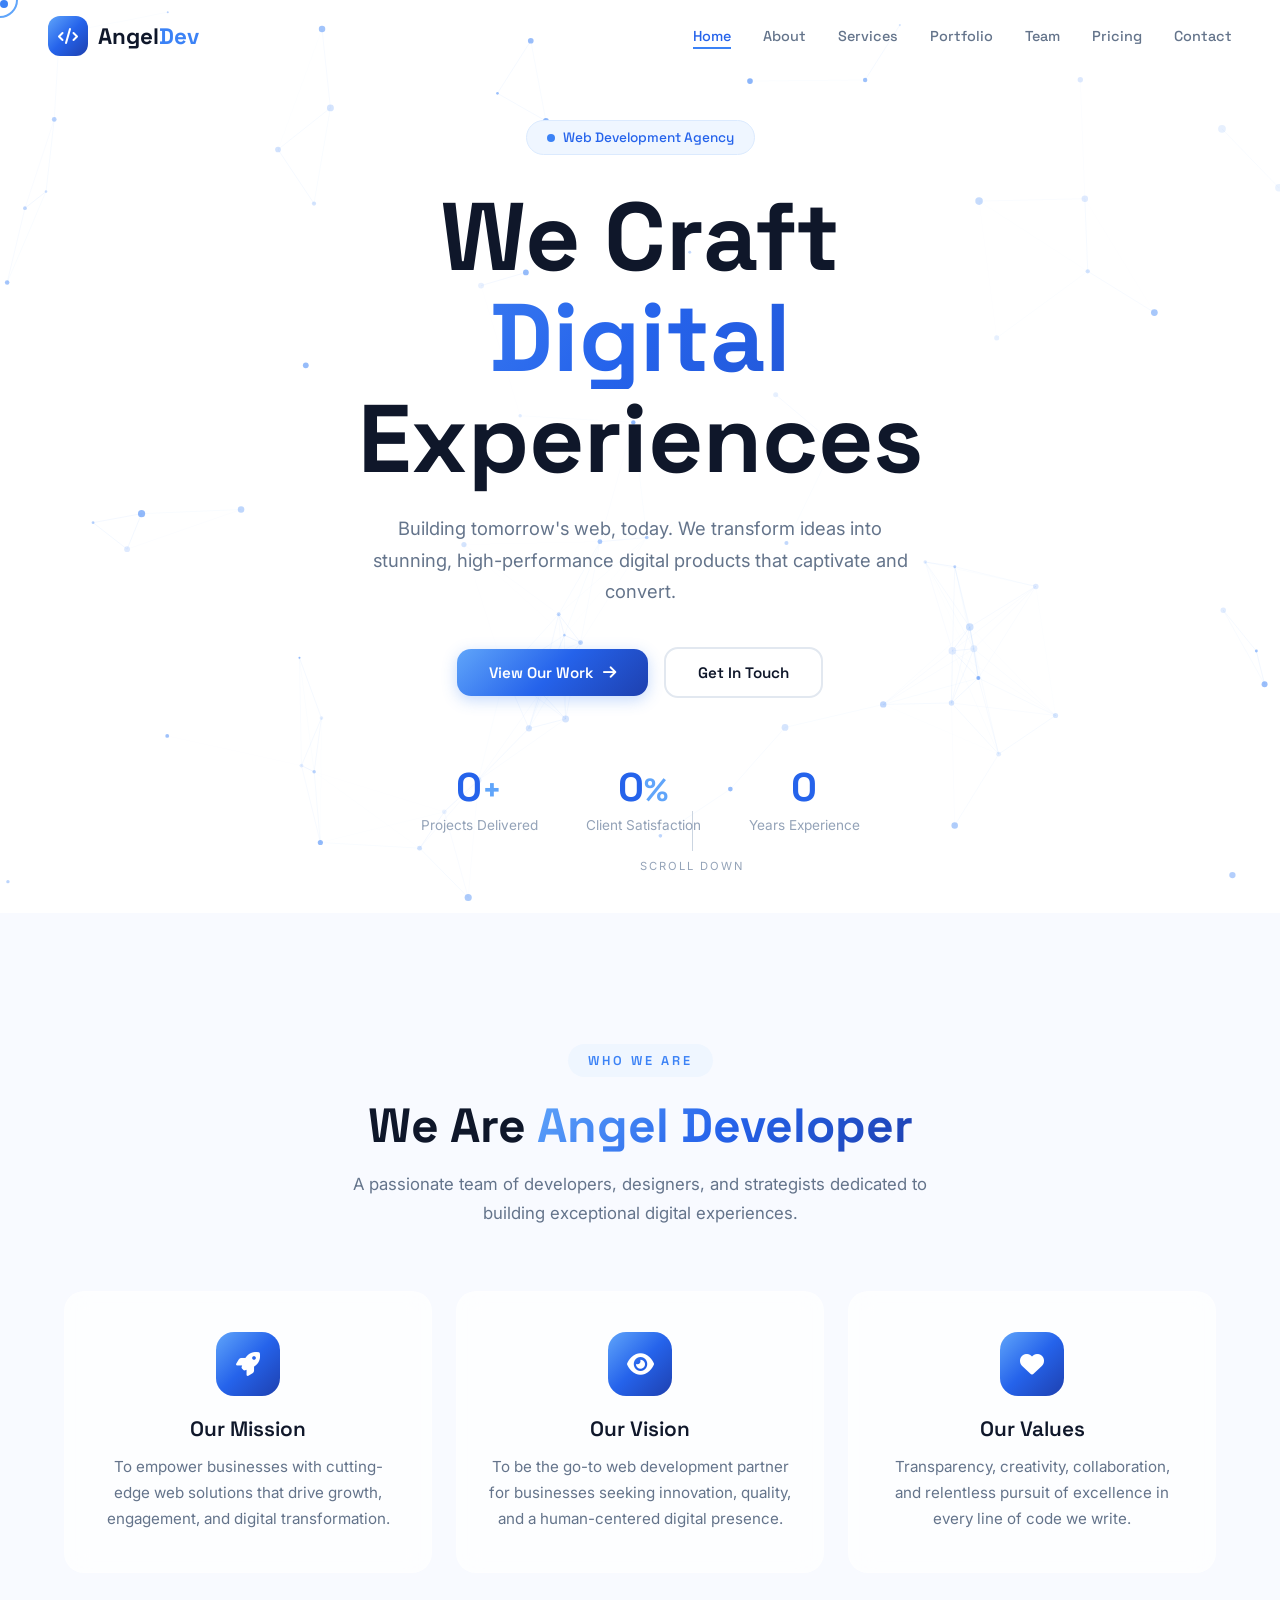
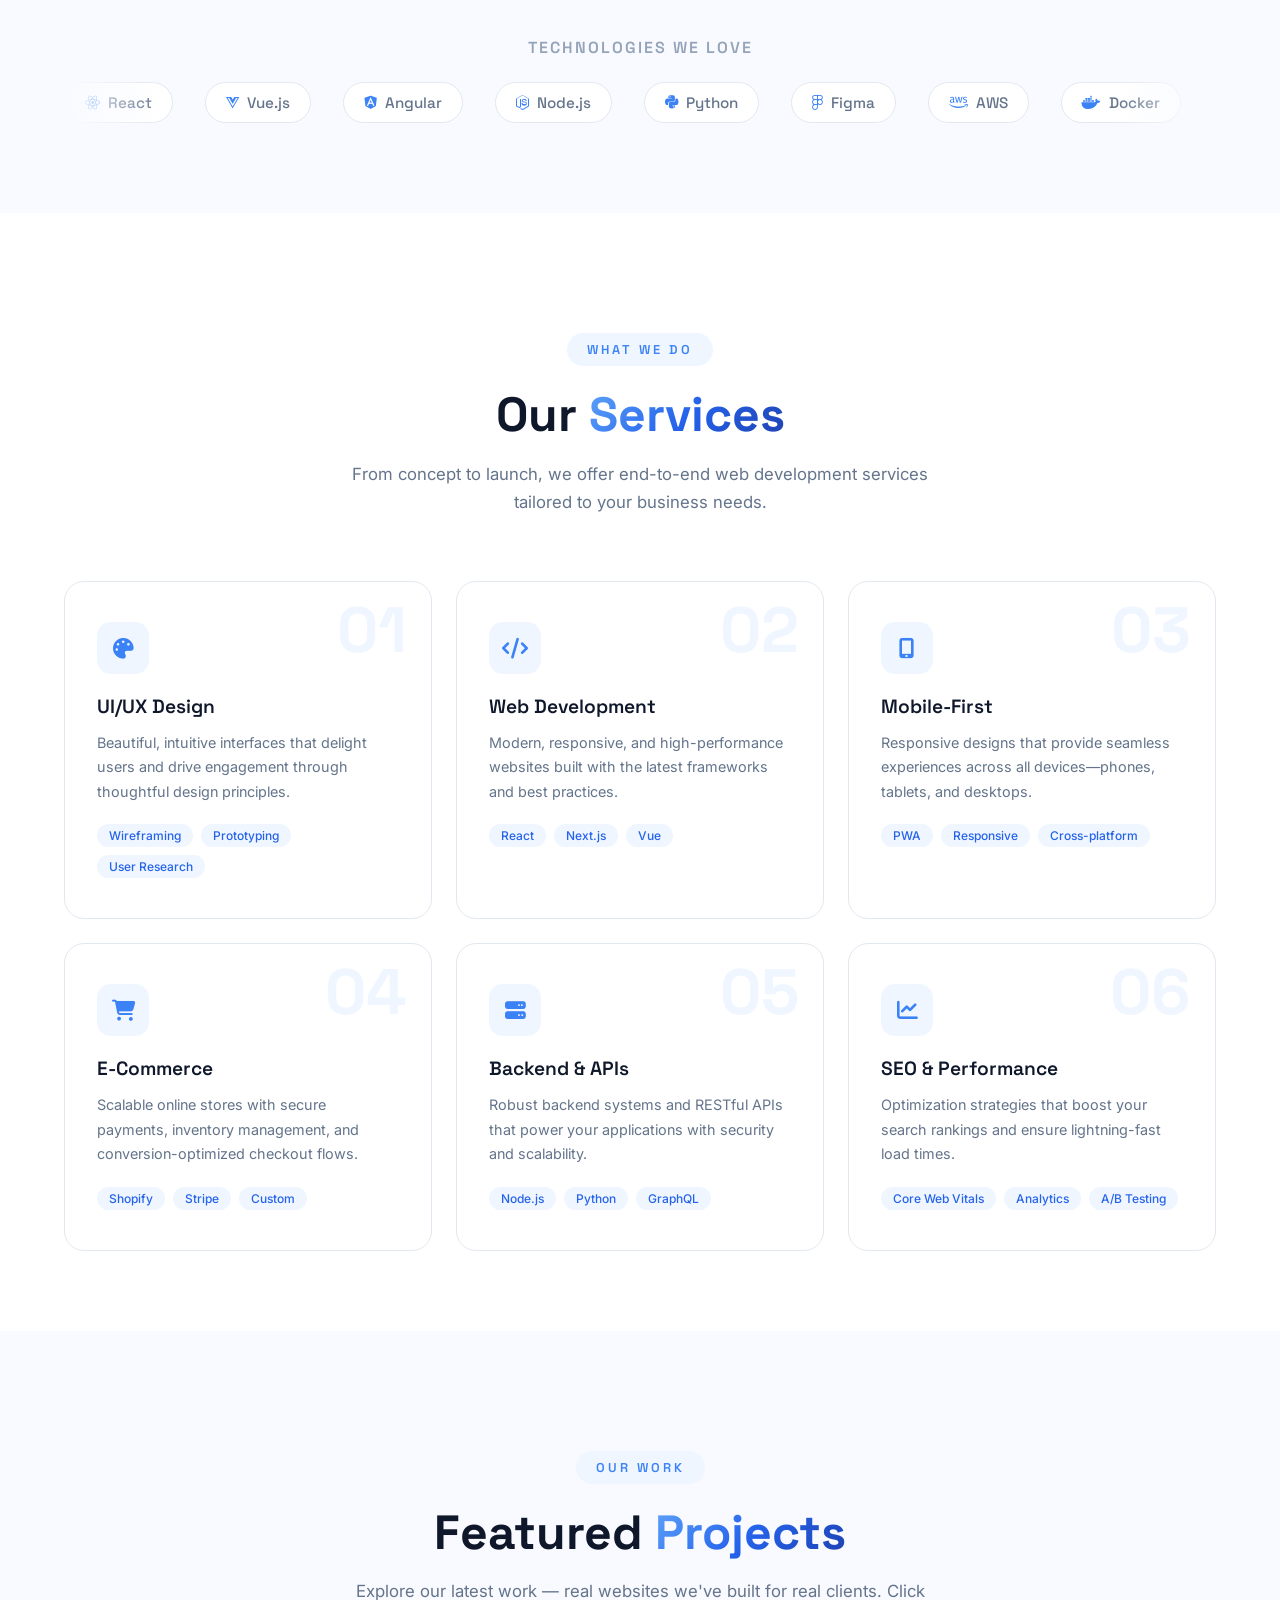
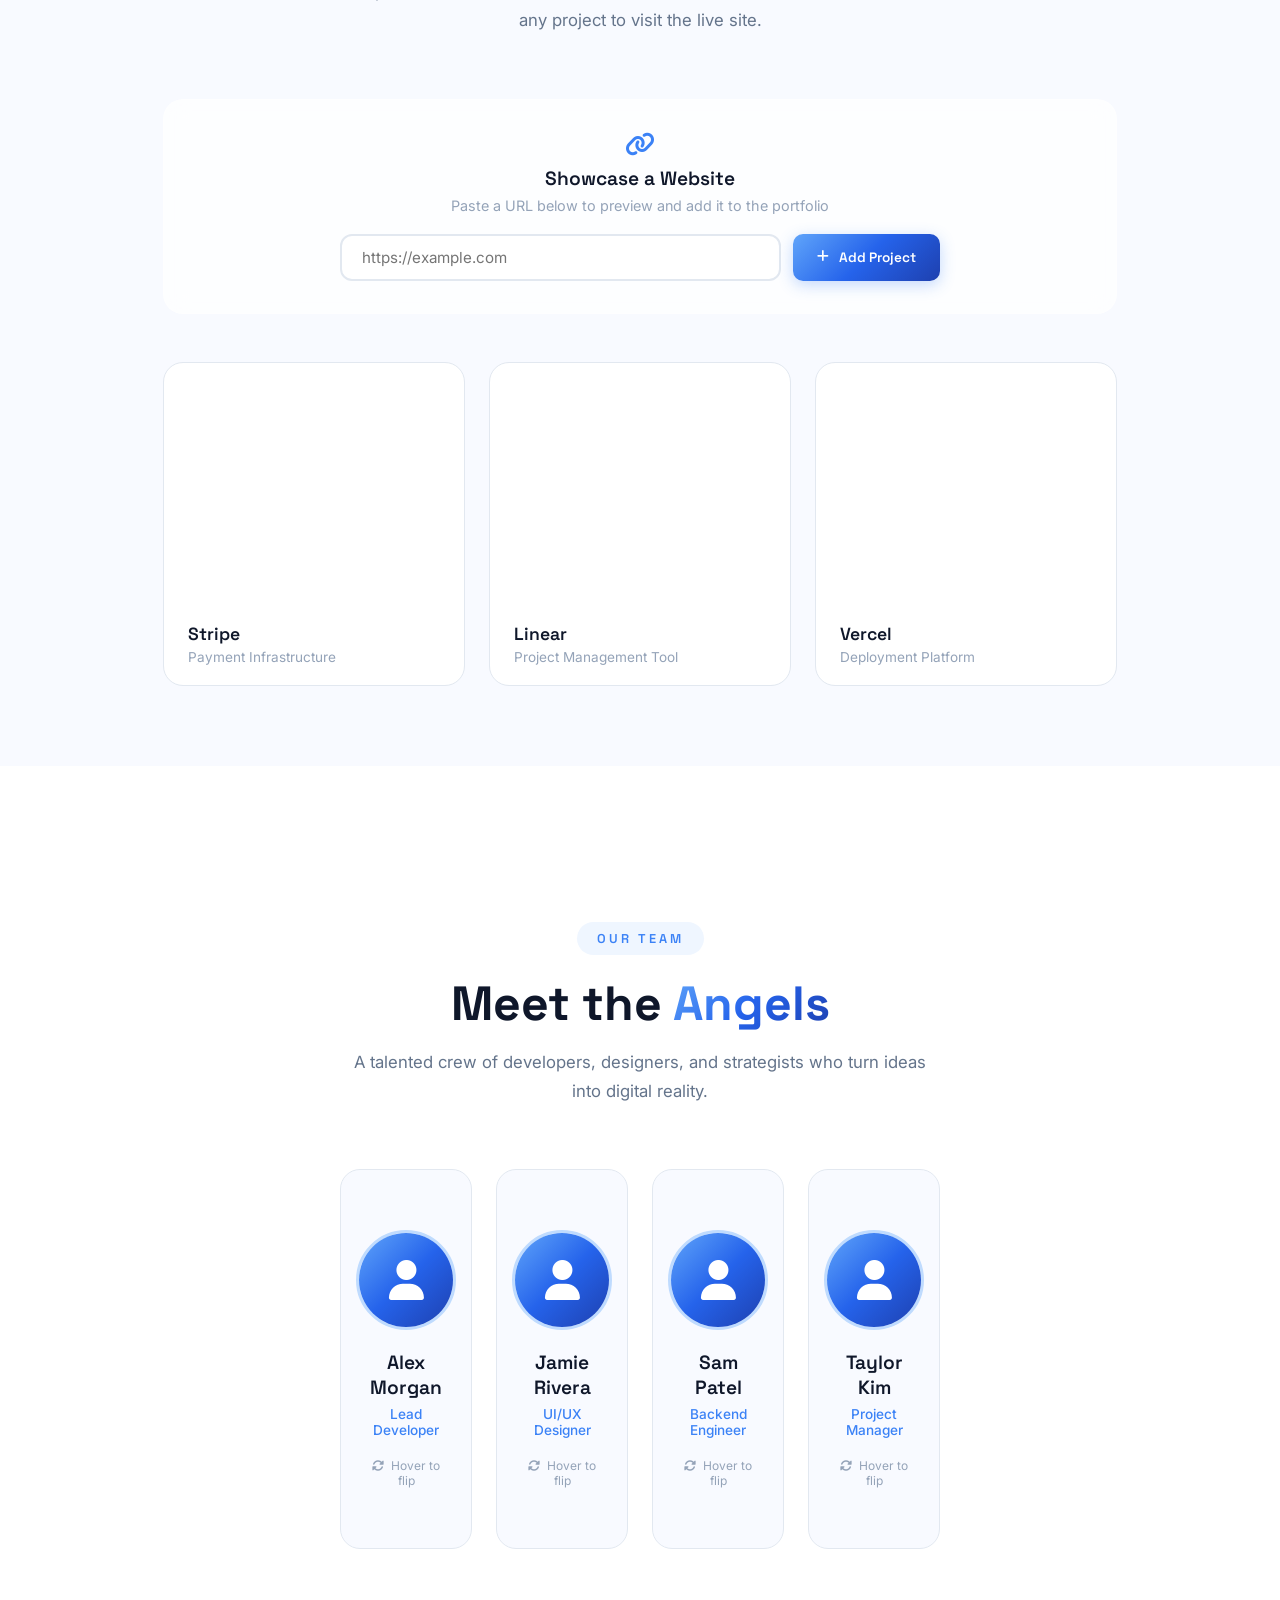
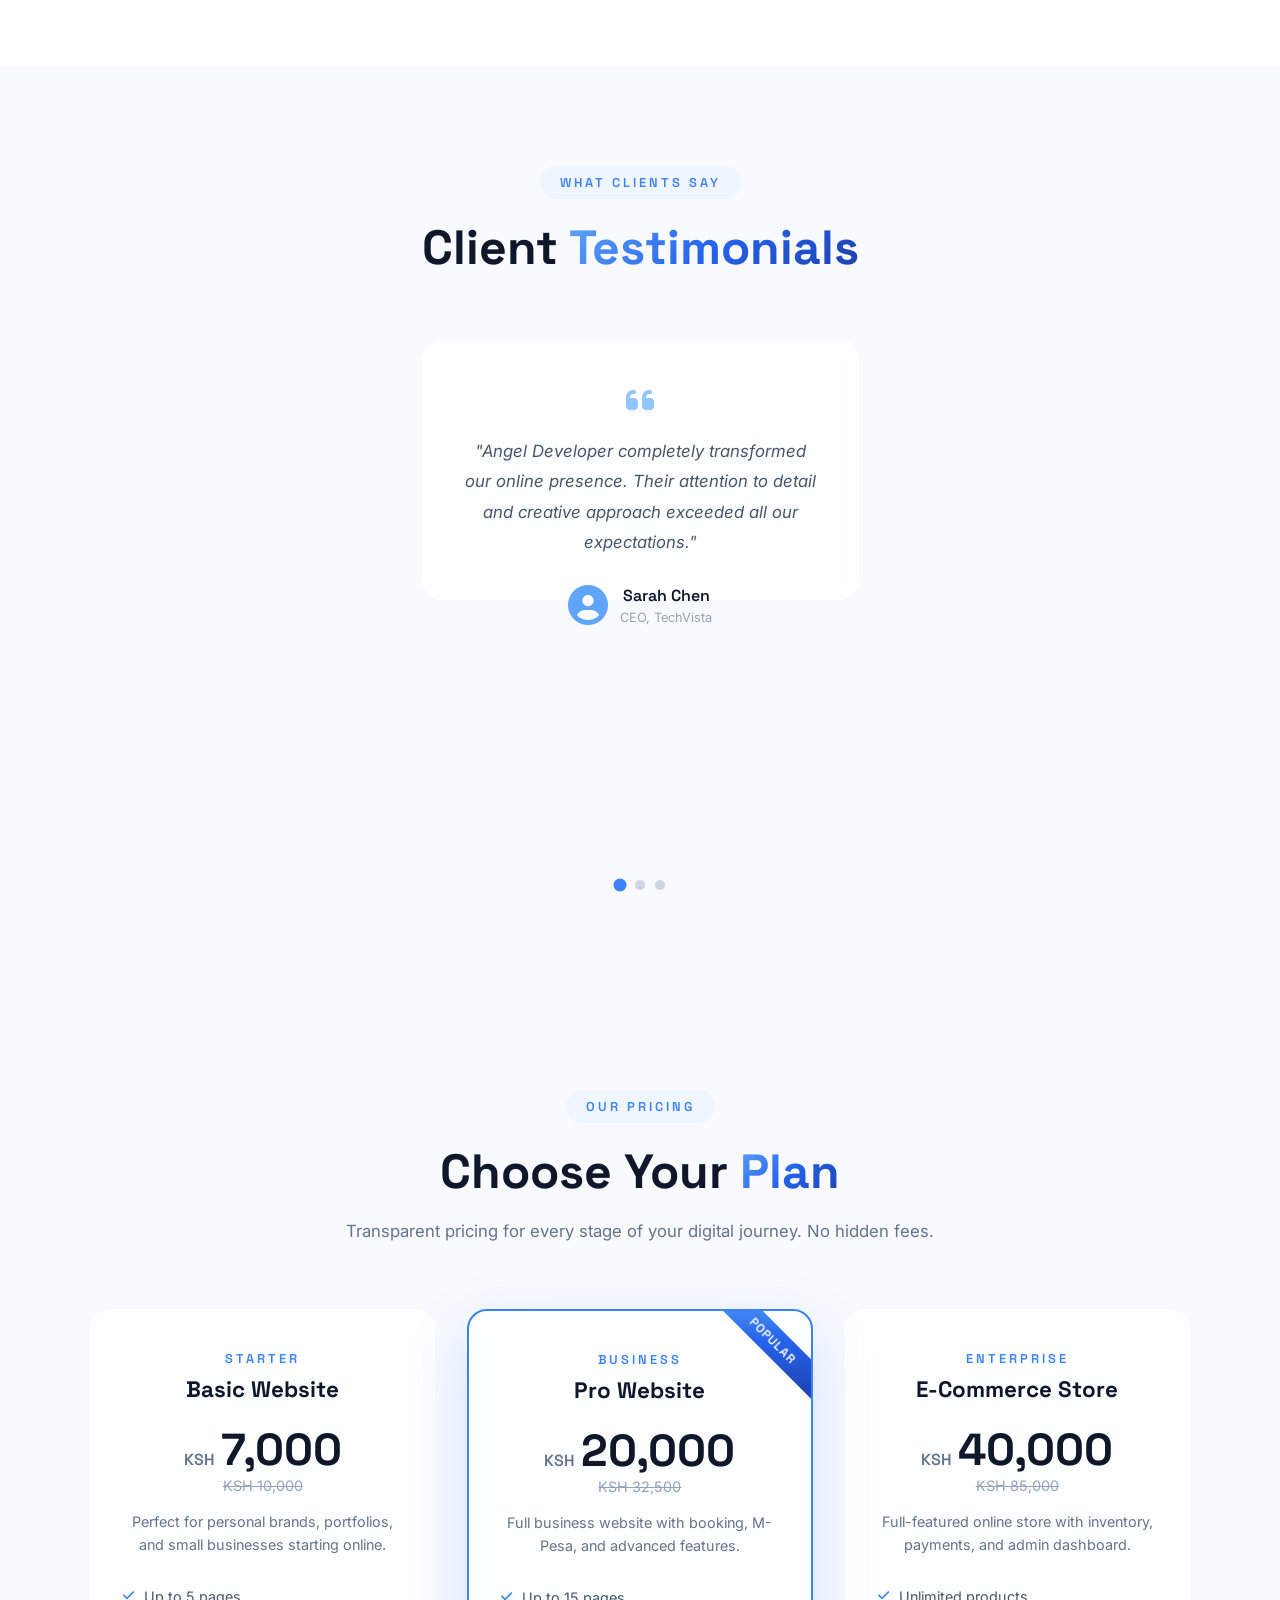
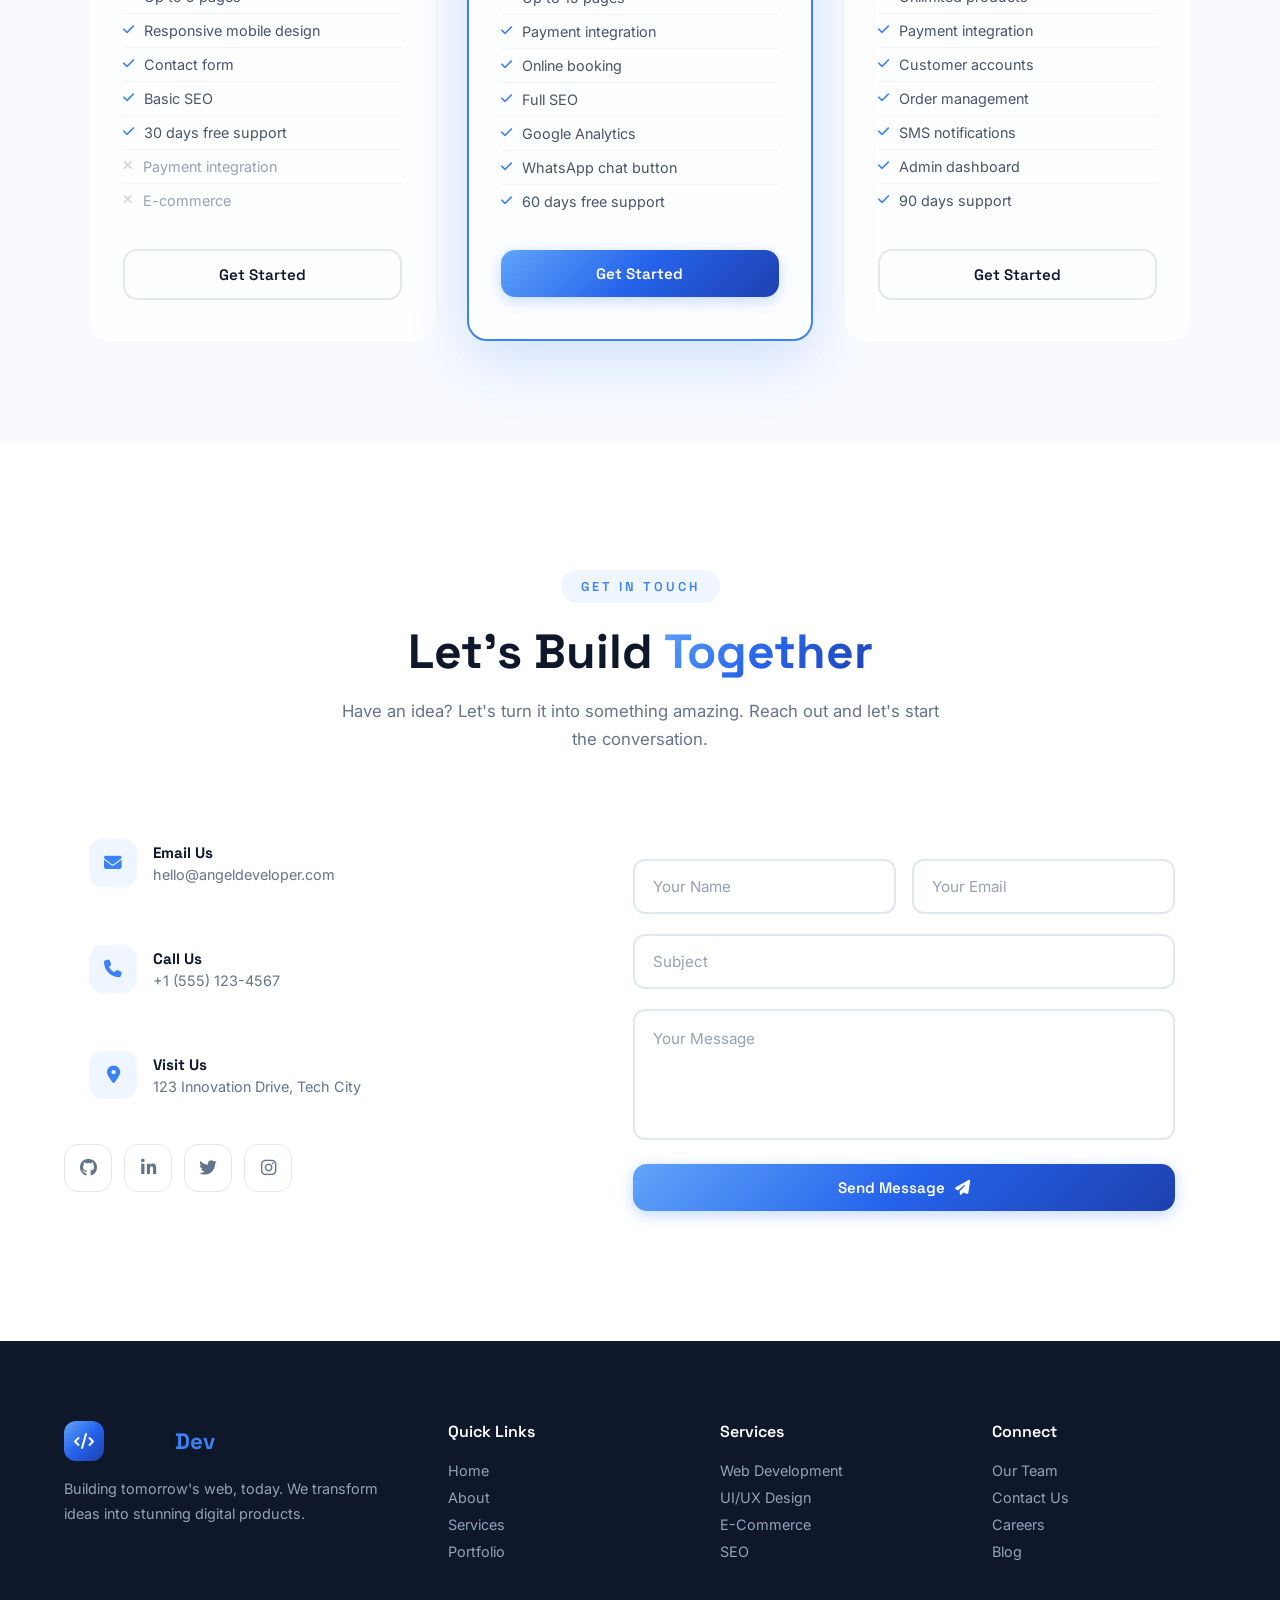
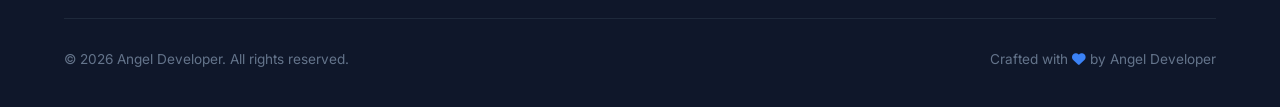
==== index.html @ 8f836504 "Add pricing section with Starter, Business, and Enterprise plans Co-Authored-By: kvukp37799 <austine" ====
<!DOCTYPE html>
<html lang="en">
<head>
  <meta charset="UTF-8" />
  <meta name="viewport" content="width=device-width, initial-scale=1.0" />
  <title>Angel Developer — We Build Digital Experiences</title>
  <link rel="stylesheet" href="css/style.css" />
  <link rel="preconnect" href="https://fonts.googleapis.com" />
  <link rel="preconnect" href="https://fonts.gstatic.com" crossorigin />
  <link href="https://fonts.googleapis.com/css2?family=Space+Grotesk:wght@300;400;500;600;700&family=Inter:wght@300;400;500;600;700&display=swap" rel="stylesheet" />
  <link rel="stylesheet" href="https://cdnjs.cloudflare.com/ajax/libs/font-awesome/6.5.1/css/all.min.css" />
</head>
<body>
  <!-- Custom Cursor -->
  <div class="cursor-dot" id="cursorDot"></div>
  <div class="cursor-ring" id="cursorRing"></div>

  <!-- Loader -->
  <div class="loader" id="loader">
    <div class="loader-content">
      <div class="loader-logo">
        <span class="loader-angel">Angel</span>
        <span class="loader-dev">Developer</span>
      </div>
      <div class="loader-bar">
        <div class="loader-bar-fill"></div>
      </div>
    </div>
  </div>

  <!-- Navigation -->
  <nav class="nav" id="nav">
    <div class="nav-logo">
      <span class="nav-logo-icon"><i class="fas fa-code"></i></span>
      <span class="nav-logo-text">Angel<span class="highlight">Dev</span></span>
    </div>
    <div class="nav-links" id="navLinks">
      <a href="#home" class="nav-link active" data-section="home">Home</a>
      <a href="#about" class="nav-link" data-section="about">About</a>
      <a href="#services" class="nav-link" data-section="services">Services</a>
      <a href="#portfolio" class="nav-link" data-section="portfolio">Portfolio</a>
      <a href="#team" class="nav-link" data-section="team">Team</a>
      <a href="#pricing" class="nav-link" data-section="pricing">Pricing</a>
      <a href="#contact" class="nav-link" data-section="contact">Contact</a>
    </div>
    <button class="nav-toggle" id="navToggle" aria-label="Toggle navigation">
      <span></span><span></span><span></span>
    </button>
  </nav>

  <!-- Mobile Menu Overlay -->
  <div class="mobile-menu" id="mobileMenu">
    <div class="mobile-menu-links">
      <a href="#home" class="mobile-link" data-section="home">Home</a>
      <a href="#about" class="mobile-link" data-section="about">About</a>
      <a href="#services" class="mobile-link" data-section="services">Services</a>
      <a href="#portfolio" class="mobile-link" data-section="portfolio">Portfolio</a>
      <a href="#team" class="mobile-link" data-section="team">Team</a>
      <a href="#pricing" class="mobile-link" data-section="pricing">Pricing</a>
      <a href="#contact" class="mobile-link" data-section="contact">Contact</a>
    </div>
  </div>

  <!-- Hero Section -->
  <section class="section hero" id="home">
    <canvas id="particleCanvas"></canvas>
    <div class="hero-content">
      <div class="hero-badge">
        <span class="badge-dot"></span>
        <span>Web Development Agency</span>
      </div>
      <h1 class="hero-title">
        <span class="title-line" data-delay="0">We Craft</span>
        <span class="title-line gradient-text" data-delay="1">Digital</span>
        <span class="title-line" data-delay="2">Experiences</span>
      </h1>
      <p class="hero-subtitle">Building tomorrow's web, today. We transform ideas into stunning, high-performance digital products that captivate and convert.</p>
      <div class="hero-cta">
        <a href="#portfolio" class="btn btn-primary">
          <span>View Our Work</span>
          <i class="fas fa-arrow-right"></i>
        </a>
        <a href="#contact" class="btn btn-outline">
          <span>Get In Touch</span>
        </a>
      </div>
      <div class="hero-stats">
        <div class="stat">
          <span class="stat-number" data-count="150">0</span><span class="stat-plus">+</span>
          <span class="stat-label">Projects Delivered</span>
        </div>
        <div class="stat">
          <span class="stat-number" data-count="98">0</span><span class="stat-plus">%</span>
          <span class="stat-label">Client Satisfaction</span>
        </div>
        <div class="stat">
          <span class="stat-number" data-count="4">0</span><span class="stat-plus"></span>
          <span class="stat-label">Years Experience</span>
        </div>
      </div>
    </div>
    <div class="scroll-indicator">
      <div class="scroll-line"></div>
      <span>Scroll Down</span>
    </div>
  </section>

  <!-- About Section -->
  <section class="section about" id="about">
    <div class="container">
      <div class="section-header">
        <span class="section-tag">Who We Are</span>
        <h2 class="section-title">We Are <span class="gradient-text">Angel Developer</span></h2>
        <p class="section-desc">A passionate team of developers, designers, and strategists dedicated to building exceptional digital experiences.</p>
      </div>
      <div class="about-grid">
        <div class="about-card glass-card">
          <div class="about-card-icon"><i class="fas fa-rocket"></i></div>
          <h3>Our Mission</h3>
          <p>To empower businesses with cutting-edge web solutions that drive growth, engagement, and digital transformation.</p>
        </div>
        <div class="about-card glass-card">
          <div class="about-card-icon"><i class="fas fa-eye"></i></div>
          <h3>Our Vision</h3>
          <p>To be the go-to web development partner for businesses seeking innovation, quality, and a human-centered digital presence.</p>
        </div>
        <div class="about-card glass-card">
          <div class="about-card-icon"><i class="fas fa-heart"></i></div>
          <h3>Our Values</h3>
          <p>Transparency, creativity, collaboration, and relentless pursuit of excellence in every line of code we write.</p>
        </div>
      </div>
      <div class="about-tech">
        <h3 class="tech-title">Technologies We Love</h3>
        <div class="tech-marquee">
          <div class="tech-track">
            <span class="tech-item"><i class="fab fa-react"></i> React</span>
            <span class="tech-item"><i class="fab fa-vuejs"></i> Vue.js</span>
            <span class="tech-item"><i class="fab fa-angular"></i> Angular</span>
            <span class="tech-item"><i class="fab fa-node-js"></i> Node.js</span>
            <span class="tech-item"><i class="fab fa-python"></i> Python</span>
            <span class="tech-item"><i class="fab fa-figma"></i> Figma</span>
            <span class="tech-item"><i class="fab fa-aws"></i> AWS</span>
            <span class="tech-item"><i class="fab fa-docker"></i> Docker</span>
            <span class="tech-item"><i class="fab fa-js-square"></i> TypeScript</span>
            <span class="tech-item"><i class="fas fa-database"></i> PostgreSQL</span>
            <span class="tech-item"><i class="fab fa-react"></i> React</span>
            <span class="tech-item"><i class="fab fa-vuejs"></i> Vue.js</span>
            <span class="tech-item"><i class="fab fa-angular"></i> Angular</span>
            <span class="tech-item"><i class="fab fa-node-js"></i> Node.js</span>
            <span class="tech-item"><i class="fab fa-python"></i> Python</span>
            <span class="tech-item"><i class="fab fa-figma"></i> Figma</span>
            <span class="tech-item"><i class="fab fa-aws"></i> AWS</span>
            <span class="tech-item"><i class="fab fa-docker"></i> Docker</span>
            <span class="tech-item"><i class="fab fa-js-square"></i> TypeScript</span>
            <span class="tech-item"><i class="fas fa-database"></i> PostgreSQL</span>
          </div>
        </div>
      </div>
    </div>
  </section>

  <!-- Services Section -->
  <section class="section services" id="services">
    <div class="container">
      <div class="section-header">
        <span class="section-tag">What We Do</span>
        <h2 class="section-title">Our <span class="gradient-text">Services</span></h2>
        <p class="section-desc">From concept to launch, we offer end-to-end web development services tailored to your business needs.</p>
      </div>
      <div class="services-grid">
        <div class="service-card" data-tilt>
          <div class="service-number">01</div>
          <div class="service-icon"><i class="fas fa-palette"></i></div>
          <h3>UI/UX Design</h3>
          <p>Beautiful, intuitive interfaces that delight users and drive engagement through thoughtful design principles.</p>
          <div class="service-tags">
            <span>Wireframing</span><span>Prototyping</span><span>User Research</span>
          </div>
        </div>
        <div class="service-card" data-tilt>
          <div class="service-number">02</div>
          <div class="service-icon"><i class="fas fa-code"></i></div>
          <h3>Web Development</h3>
          <p>Modern, responsive, and high-performance websites built with the latest frameworks and best practices.</p>
          <div class="service-tags">
            <span>React</span><span>Next.js</span><span>Vue</span>
          </div>
        </div>
        <div class="service-card" data-tilt>
          <div class="service-number">03</div>
          <div class="service-icon"><i class="fas fa-mobile-alt"></i></div>
          <h3>Mobile-First</h3>
          <p>Responsive designs that provide seamless experiences across all devices—phones, tablets, and desktops.</p>
          <div class="service-tags">
            <span>PWA</span><span>Responsive</span><span>Cross-platform</span>
          </div>
        </div>
        <div class="service-card" data-tilt>
          <div class="service-number">04</div>
          <div class="service-icon"><i class="fas fa-shopping-cart"></i></div>
          <h3>E-Commerce</h3>
          <p>Scalable online stores with secure payments, inventory management, and conversion-optimized checkout flows.</p>
          <div class="service-tags">
            <span>Shopify</span><span>Stripe</span><span>Custom</span>
          </div>
        </div>
        <div class="service-card" data-tilt>
          <div class="service-number">05</div>
          <div class="service-icon"><i class="fas fa-server"></i></div>
          <h3>Backend & APIs</h3>
          <p>Robust backend systems and RESTful APIs that power your applications with security and scalability.</p>
          <div class="service-tags">
            <span>Node.js</span><span>Python</span><span>GraphQL</span>
          </div>
        </div>
        <div class="service-card" data-tilt>
          <div class="service-number">06</div>
          <div class="service-icon"><i class="fas fa-chart-line"></i></div>
          <h3>SEO & Performance</h3>
          <p>Optimization strategies that boost your search rankings and ensure lightning-fast load times.</p>
          <div class="service-tags">
            <span>Core Web Vitals</span><span>Analytics</span><span>A/B Testing</span>
          </div>
        </div>
      </div>
    </div>
  </section>

  <!-- Portfolio Section -->
  <section class="section portfolio" id="portfolio">
    <div class="container">
      <div class="section-header">
        <span class="section-tag">Our Work</span>
        <h2 class="section-title">Featured <span class="gradient-text">Projects</span></h2>
        <p class="section-desc">Explore our latest work — real websites we've built for real clients. Click any project to visit the live site.</p>
      </div>

      <!-- Portfolio Link Input -->
      <div class="portfolio-input-area glass-card">
        <div class="input-header">
          <i class="fas fa-link"></i>
          <h3>Showcase a Website</h3>
          <p>Paste a URL below to preview and add it to the portfolio</p>
        </div>
        <div class="input-group">
          <input type="url" id="portfolioUrl" placeholder="https://example.com" class="url-input" />
          <button id="addPortfolioBtn" class="btn btn-primary btn-sm">
            <i class="fas fa-plus"></i> Add Project
          </button>
        </div>
      </div>

      <!-- Portfolio Grid -->
      <div class="portfolio-grid" id="portfolioGrid">
        <!-- Default showcase items -->
        <div class="portfolio-item" data-url="https://stripe.com">
          <div class="portfolio-preview">
            <div class="portfolio-iframe-wrap">
              <iframe src="https://stripe.com" loading="lazy" sandbox="allow-scripts allow-same-origin" title="Stripe"></iframe>
            </div>
            <div class="portfolio-overlay">
              <a href="https://stripe.com" target="_blank" rel="noopener noreferrer" class="portfolio-visit">
                <i class="fas fa-external-link-alt"></i> Visit Site
              </a>
            </div>
          </div>
          <div class="portfolio-info">
            <h4>Stripe</h4>
            <p>Payment Infrastructure</p>
          </div>
        </div>
        <div class="portfolio-item" data-url="https://linear.app">
          <div class="portfolio-preview">
            <div class="portfolio-iframe-wrap">
              <iframe src="https://linear.app" loading="lazy" sandbox="allow-scripts allow-same-origin" title="Linear"></iframe>
            </div>
            <div class="portfolio-overlay">
              <a href="https://linear.app" target="_blank" rel="noopener noreferrer" class="portfolio-visit">
                <i class="fas fa-external-link-alt"></i> Visit Site
              </a>
            </div>
          </div>
          <div class="portfolio-info">
            <h4>Linear</h4>
            <p>Project Management Tool</p>
          </div>
        </div>
        <div class="portfolio-item" data-url="https://vercel.com">
          <div class="portfolio-preview">
            <div class="portfolio-iframe-wrap">
              <iframe src="https://vercel.com" loading="lazy" sandbox="allow-scripts allow-same-origin" title="Vercel"></iframe>
            </div>
            <div class="portfolio-overlay">
              <a href="https://vercel.com" target="_blank" rel="noopener noreferrer" class="portfolio-visit">
                <i class="fas fa-external-link-alt"></i> Visit Site
              </a>
            </div>
          </div>
          <div class="portfolio-info">
            <h4>Vercel</h4>
            <p>Deployment Platform</p>
          </div>
        </div>
      </div>
    </div>
  </section>

  <!-- Team Section -->
  <section class="section team" id="team">
    <div class="container">
      <div class="section-header">
        <span class="section-tag">Our Team</span>
        <h2 class="section-title">Meet the <span class="gradient-text">Angels</span></h2>
        <p class="section-desc">A talented crew of developers, designers, and strategists who turn ideas into digital reality.</p>
      </div>
      <div class="team-grid">
        <div class="team-card">
          <div class="team-card-inner">
            <div class="team-card-front">
              <div class="team-avatar">
                <div class="avatar-placeholder"><i class="fas fa-user"></i></div>
              </div>
              <h4>Alex Morgan</h4>
              <span class="team-role">Lead Developer</span>
              <div class="team-hover-hint"><i class="fas fa-sync-alt"></i> Hover to flip</div>
            </div>
            <div class="team-card-back">
              <h4>Alex Morgan</h4>
              <p>Full-stack wizard with 5+ years of experience in React, Node.js, and cloud architecture. Loves clean code and strong coffee.</p>
              <div class="team-socials">
                <a href="#"><i class="fab fa-github"></i></a>
                <a href="#"><i class="fab fa-linkedin-in"></i></a>
                <a href="#"><i class="fab fa-twitter"></i></a>
              </div>
            </div>
          </div>
        </div>
        <div class="team-card">
          <div class="team-card-inner">
            <div class="team-card-front">
              <div class="team-avatar">
                <div class="avatar-placeholder"><i class="fas fa-user"></i></div>
              </div>
              <h4>Jamie Rivera</h4>
              <span class="team-role">UI/UX Designer</span>
              <div class="team-hover-hint"><i class="fas fa-sync-alt"></i> Hover to flip</div>
            </div>
            <div class="team-card-back">
              <h4>Jamie Rivera</h4>
              <p>Creative designer passionate about user-centered design. Expert in Figma, motion design, and creating experiences that feel effortless.</p>
              <div class="team-socials">
                <a href="#"><i class="fab fa-dribbble"></i></a>
                <a href="#"><i class="fab fa-linkedin-in"></i></a>
                <a href="#"><i class="fab fa-behance"></i></a>
              </div>
            </div>
          </div>
        </div>
        <div class="team-card">
          <div class="team-card-inner">
            <div class="team-card-front">
              <div class="team-avatar">
                <div class="avatar-placeholder"><i class="fas fa-user"></i></div>
              </div>
              <h4>Sam Patel</h4>
              <span class="team-role">Backend Engineer</span>
              <div class="team-hover-hint"><i class="fas fa-sync-alt"></i> Hover to flip</div>
            </div>
            <div class="team-card-back">
              <h4>Sam Patel</h4>
              <p>API architect and database guru. Specializes in building scalable, secure backend systems with Python, Go, and PostgreSQL.</p>
              <div class="team-socials">
                <a href="#"><i class="fab fa-github"></i></a>
                <a href="#"><i class="fab fa-linkedin-in"></i></a>
                <a href="#"><i class="fab fa-stack-overflow"></i></a>
              </div>
            </div>
          </div>
        </div>
        <div class="team-card">
          <div class="team-card-inner">
            <div class="team-card-front">
              <div class="team-avatar">
                <div class="avatar-placeholder"><i class="fas fa-user"></i></div>
              </div>
              <h4>Taylor Kim</h4>
              <span class="team-role">Project Manager</span>
              <div class="team-hover-hint"><i class="fas fa-sync-alt"></i> Hover to flip</div>
            </div>
            <div class="team-card-back">
              <h4>Taylor Kim</h4>
              <p>Strategic thinker who keeps projects on track. Expert in Agile methodologies, client communication, and turning chaos into clarity.</p>
              <div class="team-socials">
                <a href="#"><i class="fab fa-linkedin-in"></i></a>
                <a href="#"><i class="fab fa-twitter"></i></a>
                <a href="#"><i class="fas fa-envelope"></i></a>
              </div>
            </div>
          </div>
        </div>
      </div>
    </div>
  </section>

  <!-- Testimonials -->
  <section class="section testimonials" id="testimonials">
    <div class="container">
      <div class="section-header">
        <span class="section-tag">What Clients Say</span>
        <h2 class="section-title">Client <span class="gradient-text">Testimonials</span></h2>
      </div>
      <div class="testimonial-carousel" id="testimonialCarousel">
        <div class="testimonial-card glass-card active">
          <div class="testimonial-quote"><i class="fas fa-quote-left"></i></div>
          <p>"Angel Developer completely transformed our online presence. Their attention to detail and creative approach exceeded all our expectations."</p>
          <div class="testimonial-author">
            <div class="author-avatar"><i class="fas fa-user-circle"></i></div>
            <div>
              <strong>Sarah Chen</strong>
              <span>CEO, TechVista</span>
            </div>
          </div>
        </div>
        <div class="testimonial-card glass-card">
          <div class="testimonial-quote"><i class="fas fa-quote-left"></i></div>
          <p>"Working with this team was a game-changer. They delivered a pixel-perfect, high-performance site that boosted our conversions by 40%."</p>
          <div class="testimonial-author">
            <div class="author-avatar"><i class="fas fa-user-circle"></i></div>
            <div>
              <strong>Marcus Lee</strong>
              <span>Founder, GrowthLab</span>
            </div>
          </div>
        </div>
        <div class="testimonial-card glass-card">
          <div class="testimonial-quote"><i class="fas fa-quote-left"></i></div>
          <p>"Professional, responsive, and incredibly talented. Angel Developer is our go-to team for all web projects. Highly recommended!"</p>
          <div class="testimonial-author">
            <div class="author-avatar"><i class="fas fa-user-circle"></i></div>
            <div>
              <strong>Priya Sharma</strong>
              <span>CMO, BrightPath</span>
            </div>
          </div>
        </div>
      </div>
      <div class="testimonial-dots" id="testimonialDots">
        <span class="dot active" data-index="0"></span>
        <span class="dot" data-index="1"></span>
        <span class="dot" data-index="2"></span>
      </div>
    </div>
  </section>

  <!-- Pricing Section -->
  <section class="section pricing" id="pricing">
    <div class="container">
      <div class="section-header">
        <span class="section-tag">Our Pricing</span>
        <h2 class="section-title">Choose Your <span class="gradient-text">Plan</span></h2>
        <p class="section-desc">Transparent pricing for every stage of your digital journey. No hidden fees.</p>
      </div>
      <div class="pricing-grid">
        <!-- Starter Plan -->
        <div class="pricing-card glass-card">
          <div class="pricing-tier">Starter</div>
          <h3 class="pricing-name">Basic Website</h3>
          <div class="pricing-price">
            <span class="pricing-currency">KSH</span>
            <span class="pricing-amount">7,000</span>
          </div>
          <div class="pricing-original">KSH 10,000</div>
          <p class="pricing-desc">Perfect for personal brands, portfolios, and small businesses starting online.</p>
          <ul class="pricing-features">
            <li class="included"><i class="fas fa-check"></i> Up to 5 pages</li>
            <li class="included"><i class="fas fa-check"></i> Responsive mobile design</li>
            <li class="included"><i class="fas fa-check"></i> Contact form</li>
            <li class="included"><i class="fas fa-check"></i> Basic SEO</li>
            <li class="included"><i class="fas fa-check"></i> 30 days free support</li>
            <li class="excluded"><i class="fas fa-times"></i> Payment integration</li>
            <li class="excluded"><i class="fas fa-times"></i> E-commerce</li>
          </ul>
          <a href="#contact" class="btn btn-outline btn-full">Get Started</a>
        </div>
        <!-- Business Plan -->
        <div class="pricing-card glass-card popular">
          <div class="pricing-badge">Popular</div>
          <div class="pricing-tier">Business</div>
          <h3 class="pricing-name">Pro Website</h3>
          <div class="pricing-price">
            <span class="pricing-currency">KSH</span>
            <span class="pricing-amount">20,000</span>
          </div>
          <div class="pricing-original">KSH 32,500</div>
          <p class="pricing-desc">Full business website with booking, M-Pesa, and advanced features.</p>
          <ul class="pricing-features">
            <li class="included"><i class="fas fa-check"></i> Up to 15 pages</li>
            <li class="included"><i class="fas fa-check"></i> Payment integration</li>
            <li class="included"><i class="fas fa-check"></i> Online booking</li>
            <li class="included"><i class="fas fa-check"></i> Full SEO</li>
            <li class="included"><i class="fas fa-check"></i> Google Analytics</li>
            <li class="included"><i class="fas fa-check"></i> WhatsApp chat button</li>
            <li class="included"><i class="fas fa-check"></i> 60 days free support</li>
          </ul>
          <a href="#contact" class="btn btn-primary btn-full">Get Started</a>
        </div>
        <!-- Enterprise Plan -->
        <div class="pricing-card glass-card">
          <div class="pricing-tier">Enterprise</div>
          <h3 class="pricing-name">E-Commerce Store</h3>
          <div class="pricing-price">
            <span class="pricing-currency">KSH</span>
            <span class="pricing-amount">40,000</span>
          </div>
          <div class="pricing-original">KSH 85,000</div>
          <p class="pricing-desc">Full-featured online store with inventory, payments, and admin dashboard.</p>
          <ul class="pricing-features">
            <li class="included"><i class="fas fa-check"></i> Unlimited products</li>
            <li class="included"><i class="fas fa-check"></i> Payment integration</li>
            <li class="included"><i class="fas fa-check"></i> Customer accounts</li>
            <li class="included"><i class="fas fa-check"></i> Order management</li>
            <li class="included"><i class="fas fa-check"></i> SMS notifications</li>
            <li class="included"><i class="fas fa-check"></i> Admin dashboard</li>
            <li class="included"><i class="fas fa-check"></i> 90 days support</li>
          </ul>
          <a href="#contact" class="btn btn-outline btn-full">Get Started</a>
        </div>
      </div>
    </div>
  </section>

  <!-- Contact Section -->
  <section class="section contact" id="contact">
    <div class="container">
      <div class="section-header">
        <span class="section-tag">Get In Touch</span>
        <h2 class="section-title">Let's Build <span class="gradient-text">Together</span></h2>
        <p class="section-desc">Have an idea? Let's turn it into something amazing. Reach out and let's start the conversation.</p>
      </div>
      <div class="contact-grid">
        <div class="contact-info">
          <div class="contact-info-item glass-card">
            <i class="fas fa-envelope"></i>
            <div>
              <strong>Email Us</strong>
              <p>hello@angeldeveloper.com</p>
            </div>
          </div>
          <div class="contact-info-item glass-card">
            <i class="fas fa-phone"></i>
            <div>
              <strong>Call Us</strong>
              <p>+1 (555) 123-4567</p>
            </div>
          </div>
          <div class="contact-info-item glass-card">
            <i class="fas fa-map-marker-alt"></i>
            <div>
              <strong>Visit Us</strong>
              <p>123 Innovation Drive, Tech City</p>
            </div>
          </div>
          <div class="contact-socials">
            <a href="#" class="social-link"><i class="fab fa-github"></i></a>
            <a href="#" class="social-link"><i class="fab fa-linkedin-in"></i></a>
            <a href="#" class="social-link"><i class="fab fa-twitter"></i></a>
            <a href="#" class="social-link"><i class="fab fa-instagram"></i></a>
          </div>
        </div>
        <form class="contact-form glass-card" id="contactForm">
          <div class="form-row">
            <div class="form-group">
              <input type="text" id="name" placeholder=" " required />
              <label for="name">Your Name</label>
            </div>
            <div class="form-group">
              <input type="email" id="email" placeholder=" " required />
              <label for="email">Your Email</label>
            </div>
          </div>
          <div class="form-group">
            <input type="text" id="subject" placeholder=" " />
            <label for="subject">Subject</label>
          </div>
          <div class="form-group">
            <textarea id="message" rows="5" placeholder=" " required></textarea>
            <label for="message">Your Message</label>
          </div>
          <button type="submit" class="btn btn-primary btn-full">
            <span>Send Message</span>
            <i class="fas fa-paper-plane"></i>
          </button>
        </form>
      </div>
    </div>
  </section>

  <!-- Footer -->
  <footer class="footer">
    <div class="container">
      <div class="footer-grid">
        <div class="footer-brand">
          <div class="nav-logo">
            <span class="nav-logo-icon"><i class="fas fa-code"></i></span>
            <span class="nav-logo-text">Angel<span class="highlight">Dev</span></span>
          </div>
          <p>Building tomorrow's web, today. We transform ideas into stunning digital products.</p>
        </div>
        <div class="footer-links">
          <h4>Quick Links</h4>
          <a href="#home">Home</a>
          <a href="#about">About</a>
          <a href="#services">Services</a>
          <a href="#portfolio">Portfolio</a>
        </div>
        <div class="footer-links">
          <h4>Services</h4>
          <a href="#services">Web Development</a>
          <a href="#services">UI/UX Design</a>
          <a href="#services">E-Commerce</a>
          <a href="#services">SEO</a>
        </div>
        <div class="footer-links">
          <h4>Connect</h4>
          <a href="#team">Our Team</a>
          <a href="#contact">Contact Us</a>
          <a href="#">Careers</a>
          <a href="#">Blog</a>
        </div>
      </div>
      <div class="footer-bottom">
        <p>&copy; 2026 Angel Developer. All rights reserved.</p>
        <p>Crafted with <i class="fas fa-heart" style="color: var(--blue-500);"></i> by Angel Developer</p>
      </div>
    </div>
  </footer>

  <script src="js/main.js"></script>
</body>
</html>
---- css/style.css ----
/* ===== VARIABLES ===== */
:root {
  --white: #ffffff;
  --off-white: #f8faff;
  --blue-50: #eff6ff;
  --blue-100: #dbeafe;
  --blue-200: #bfdbfe;
  --blue-300: #93c5fd;
  --blue-400: #60a5fa;
  --blue-500: #3b82f6;
  --blue-600: #2563eb;
  --blue-700: #1d4ed8;
  --blue-800: #1e40af;
  --blue-900: #1e3a8a;
  --dark: #0f172a;
  --dark-light: #1e293b;
  --gray-100: #f1f5f9;
  --gray-200: #e2e8f0;
  --gray-300: #cbd5e1;
  --gray-400: #94a3b8;
  --gray-500: #64748b;
  --gray-600: #475569;
  --gradient-blue: linear-gradient(135deg, var(--blue-400), var(--blue-600), var(--blue-800));
  --gradient-light: linear-gradient(135deg, var(--blue-50), var(--white), var(--blue-100));
  --glass-bg: rgba(255, 255, 255, 0.7);
  --glass-border: rgba(255, 255, 255, 0.3);
  --shadow-sm: 0 1px 3px rgba(0, 0, 0, 0.06);
  --shadow-md: 0 4px 20px rgba(59, 130, 246, 0.1);
  --shadow-lg: 0 10px 40px rgba(59, 130, 246, 0.15);
  --shadow-xl: 0 20px 60px rgba(59, 130, 246, 0.2);
  --font-primary: 'Space Grotesk', sans-serif;
  --font-secondary: 'Inter', sans-serif;
  --transition: all 0.4s cubic-bezier(0.4, 0, 0.2, 1);
}

/* ===== RESET ===== */
*, *::before, *::after { margin: 0; padding: 0; box-sizing: border-box; }

html {
  scroll-behavior: smooth;
  font-size: 16px;
  overflow-x: hidden;
}

body {
  font-family: var(--font-secondary);
  color: var(--dark);
  background: var(--off-white);
  overflow-x: hidden;
  cursor: none;
}

a { text-decoration: none; color: inherit; cursor: none; }
button { cursor: none; }
img { max-width: 100%; display: block; }
ul { list-style: none; }

/* ===== CUSTOM CURSOR ===== */
.cursor-dot {
  position: fixed;
  width: 8px;
  height: 8px;
  background: var(--blue-500);
  border-radius: 50%;
  pointer-events: none;
  z-index: 10001;
  transition: transform 0.1s ease;
}

.cursor-ring {
  position: fixed;
  width: 36px;
  height: 36px;
  border: 2px solid var(--blue-400);
  border-radius: 50%;
  pointer-events: none;
  z-index: 10000;
  transition: transform 0.15s ease, width 0.3s ease, height 0.3s ease, border-color 0.3s ease;
}

.cursor-ring.hover {
  width: 56px;
  height: 56px;
  border-color: var(--blue-600);
  background: rgba(59, 130, 246, 0.08);
}

/* ===== LOADER ===== */
.loader {
  position: fixed;
  inset: 0;
  background: var(--white);
  z-index: 9999;
  display: flex;
  align-items: center;
  justify-content: center;
  transition: opacity 0.6s ease, visibility 0.6s ease;
}

.loader.hidden {
  opacity: 0;
  visibility: hidden;
}

.loader-content { text-align: center; }

.loader-logo {
  display: flex;
  flex-direction: column;
  gap: 4px;
  margin-bottom: 32px;
}

.loader-angel {
  font-family: var(--font-primary);
  font-size: 2.5rem;
  font-weight: 700;
  color: var(--dark);
}

.loader-dev {
  font-family: var(--font-primary);
  font-size: 1.2rem;
  font-weight: 400;
  color: var(--blue-500);
  letter-spacing: 6px;
  text-transform: uppercase;
}

.loader-bar {
  width: 200px;
  height: 3px;
  background: var(--gray-200);
  border-radius: 3px;
  overflow: hidden;
  margin: 0 auto;
}

.loader-bar-fill {
  height: 100%;
  width: 0;
  background: var(--gradient-blue);
  border-radius: 3px;
  animation: loaderFill 1.8s ease-in-out forwards;
}

@keyframes loaderFill {
  0% { width: 0; }
  100% { width: 100%; }
}

/* ===== NAVIGATION ===== */
.nav {
  position: fixed;
  top: 0;
  left: 0;
  right: 0;
  z-index: 1000;
  display: flex;
  align-items: center;
  justify-content: space-between;
  padding: 16px 48px;
  transition: var(--transition);
}

.nav.scrolled {
  background: rgba(255, 255, 255, 0.85);
  backdrop-filter: blur(20px);
  -webkit-backdrop-filter: blur(20px);
  box-shadow: var(--shadow-sm);
  padding: 12px 48px;
}

.nav-logo {
  display: flex;
  align-items: center;
  gap: 10px;
}

.nav-logo-icon {
  width: 40px;
  height: 40px;
  background: var(--gradient-blue);
  border-radius: 12px;
  display: flex;
  align-items: center;
  justify-content: center;
  color: var(--white);
  font-size: 1rem;
}

.nav-logo-text {
  font-family: var(--font-primary);
  font-size: 1.4rem;
  font-weight: 700;
  color: var(--dark);
}

.nav-logo-text .highlight { color: var(--blue-500); }

.nav-links {
  display: flex;
  align-items: center;
  gap: 32px;
}

.nav-link {
  font-family: var(--font-primary);
  font-size: 0.9rem;
  font-weight: 500;
  color: var(--gray-500);
  position: relative;
  transition: var(--transition);
}

.nav-link::after {
  content: '';
  position: absolute;
  bottom: -4px;
  left: 0;
  width: 0;
  height: 2px;
  background: var(--blue-500);
  transition: width 0.3s ease;
}

.nav-link:hover,
.nav-link.active {
  color: var(--blue-600);
}

.nav-link:hover::after,
.nav-link.active::after {
  width: 100%;
}

.nav-toggle {
  display: none;
  flex-direction: column;
  gap: 5px;
  background: none;
  border: none;
  padding: 4px;
}

.nav-toggle span {
  display: block;
  width: 24px;
  height: 2px;
  background: var(--dark);
  border-radius: 2px;
  transition: var(--transition);
}

.nav-toggle.active span:nth-child(1) { transform: rotate(45deg) translate(5px, 5px); }
.nav-toggle.active span:nth-child(2) { opacity: 0; }
.nav-toggle.active span:nth-child(3) { transform: rotate(-45deg) translate(5px, -5px); }

/* Mobile Menu */
.mobile-menu {
  position: fixed;
  inset: 0;
  background: rgba(255, 255, 255, 0.95);
  backdrop-filter: blur(20px);
  z-index: 999;
  display: flex;
  align-items: center;
  justify-content: center;
  opacity: 0;
  visibility: hidden;
  transition: var(--transition);
}

.mobile-menu.active {
  opacity: 1;
  visibility: visible;
}

.mobile-menu-links {
  display: flex;
  flex-direction: column;
  align-items: center;
  gap: 24px;
}

.mobile-link {
  font-family: var(--font-primary);
  font-size: 2rem;
  font-weight: 600;
  color: var(--dark);
  transition: var(--transition);
}

.mobile-link:hover { color: var(--blue-500); }

/* ===== COMMON ===== */
.container {
  max-width: 1200px;
  margin: 0 auto;
  padding: 0 24px;
}

.section {
  min-height: 100vh;
  display: flex;
  flex-direction: column;
  justify-content: center;
  padding: 120px 0 80px;
  position: relative;
}

.section-header {
  text-align: center;
  margin-bottom: 64px;
}

.section-tag {
  display: inline-block;
  font-family: var(--font-primary);
  font-size: 0.8rem;
  font-weight: 600;
  letter-spacing: 3px;
  text-transform: uppercase;
  color: var(--blue-500);
  background: var(--blue-50);
  padding: 8px 20px;
  border-radius: 30px;
  margin-bottom: 20px;
}

.section-title {
  font-family: var(--font-primary);
  font-size: clamp(2rem, 5vw, 3rem);
  font-weight: 700;
  color: var(--dark);
  line-height: 1.2;
  margin-bottom: 16px;
}

.section-desc {
  font-size: 1.05rem;
  color: var(--gray-500);
  max-width: 600px;
  margin: 0 auto;
  line-height: 1.7;
}

.gradient-text {
  background: var(--gradient-blue);
  -webkit-background-clip: text;
  -webkit-text-fill-color: transparent;
  background-clip: text;
}

.glass-card {
  background: var(--glass-bg);
  backdrop-filter: blur(12px);
  -webkit-backdrop-filter: blur(12px);
  border: 1px solid var(--glass-border);
  border-radius: 20px;
}

/* Buttons */
.btn {
  display: inline-flex;
  align-items: center;
  gap: 10px;
  padding: 14px 32px;
  border-radius: 14px;
  font-family: var(--font-primary);
  font-size: 0.95rem;
  font-weight: 600;
  border: none;
  transition: var(--transition);
}

.btn-primary {
  background: var(--gradient-blue);
  color: var(--white);
  box-shadow: 0 4px 15px rgba(59, 130, 246, 0.3);
}

.btn-primary:hover {
  transform: translateY(-2px);
  box-shadow: 0 8px 25px rgba(59, 130, 246, 0.4);
}

.btn-outline {
  background: transparent;
  color: var(--dark);
  border: 2px solid var(--gray-200);
}

.btn-outline:hover {
  border-color: var(--blue-500);
  color: var(--blue-500);
  transform: translateY(-2px);
}

.btn-sm {
  padding: 10px 24px;
  font-size: 0.85rem;
  border-radius: 10px;
}

.btn-full { width: 100%; justify-content: center; }

/* ===== HERO ===== */
.hero {
  position: relative;
  background: var(--white);
  overflow: hidden;
}

#particleCanvas {
  position: absolute;
  inset: 0;
  width: 100%;
  height: 100%;
  z-index: 0;
}

.hero-content {
  position: relative;
  z-index: 1;
  text-align: center;
  padding: 0 24px;
}

.hero-badge {
  display: inline-flex;
  align-items: center;
  gap: 8px;
  background: var(--blue-50);
  border: 1px solid var(--blue-100);
  padding: 8px 20px;
  border-radius: 30px;
  font-family: var(--font-primary);
  font-size: 0.85rem;
  font-weight: 500;
  color: var(--blue-600);
  margin-bottom: 32px;
  opacity: 0;
  animation: fadeInUp 0.8s ease forwards 2s;
}

.badge-dot {
  width: 8px;
  height: 8px;
  background: var(--blue-500);
  border-radius: 50%;
  animation: pulse 2s ease infinite;
}

@keyframes pulse {
  0%, 100% { opacity: 1; transform: scale(1); }
  50% { opacity: 0.5; transform: scale(1.5); }
}

.hero-title {
  font-family: var(--font-primary);
  font-size: clamp(3rem, 8vw, 6rem);
  font-weight: 700;
  line-height: 1.05;
  margin-bottom: 24px;
}

.title-line {
  display: block;
  opacity: 0;
  animation: fadeInUp 0.8s ease forwards;
}

.title-line[data-delay="0"] { animation-delay: 2.1s; }
.title-line[data-delay="1"] { animation-delay: 2.3s; }
.title-line[data-delay="2"] { animation-delay: 2.5s; }

.hero-subtitle {
  font-size: 1.15rem;
  color: var(--gray-500);
  max-width: 560px;
  margin: 0 auto 40px;
  line-height: 1.7;
  opacity: 0;
  animation: fadeInUp 0.8s ease forwards 2.7s;
}

.hero-cta {
  display: flex;
  align-items: center;
  justify-content: center;
  gap: 16px;
  margin-bottom: 64px;
  opacity: 0;
  animation: fadeInUp 0.8s ease forwards 2.9s;
}

.hero-stats {
  display: flex;
  align-items: center;
  justify-content: center;
  gap: 48px;
  opacity: 0;
  animation: fadeInUp 0.8s ease forwards 3.1s;
}

.stat { text-align: center; }

.stat-number {
  font-family: var(--font-primary);
  font-size: 2.5rem;
  font-weight: 700;
  color: var(--blue-600);
}

.stat-plus {
  font-family: var(--font-primary);
  font-size: 2rem;
  font-weight: 700;
  color: var(--blue-400);
}

.stat-label {
  display: block;
  font-size: 0.85rem;
  color: var(--gray-400);
  margin-top: 4px;
}

@keyframes fadeInUp {
  from { opacity: 0; transform: translateY(30px); }
  to { opacity: 1; transform: translateY(0); }
}

.scroll-indicator {
  position: absolute;
  bottom: 40px;
  left: 50%;
  transform: translateX(-50%);
  display: flex;
  flex-direction: column;
  align-items: center;
  gap: 8px;
  opacity: 0;
  animation: fadeInUp 0.8s ease forwards 3.3s;
}

.scroll-line {
  width: 1px;
  height: 40px;
  background: var(--gray-300);
  position: relative;
  overflow: hidden;
}

.scroll-line::after {
  content: '';
  position: absolute;
  top: -40px;
  left: 0;
  width: 100%;
  height: 40px;
  background: var(--blue-500);
  animation: scrollAnim 2s ease infinite;
}

@keyframes scrollAnim {
  0% { top: -40px; }
  100% { top: 40px; }
}

.scroll-indicator span {
  font-size: 0.7rem;
  letter-spacing: 2px;
  text-transform: uppercase;
  color: var(--gray-400);
}

/* ===== ABOUT ===== */
.about {
  background: var(--off-white);
}

.about-grid {
  display: grid;
  grid-template-columns: repeat(3, 1fr);
  gap: 24px;
  margin-bottom: 64px;
}

.about-card {
  padding: 40px 32px;
  text-align: center;
  transition: var(--transition);
}

.about-card:hover {
  transform: translateY(-8px);
  box-shadow: var(--shadow-lg);
}

.about-card-icon {
  width: 64px;
  height: 64px;
  background: var(--gradient-blue);
  border-radius: 18px;
  display: flex;
  align-items: center;
  justify-content: center;
  color: var(--white);
  font-size: 1.5rem;
  margin: 0 auto 20px;
}

.about-card h3 {
  font-family: var(--font-primary);
  font-size: 1.3rem;
  font-weight: 600;
  margin-bottom: 12px;
}

.about-card p {
  font-size: 0.95rem;
  color: var(--gray-500);
  line-height: 1.7;
}

/* Tech Marquee */
.about-tech {
  text-align: center;
}

.tech-title {
  font-family: var(--font-primary);
  font-size: 1rem;
  font-weight: 600;
  color: var(--gray-400);
  letter-spacing: 2px;
  text-transform: uppercase;
  margin-bottom: 24px;
}

.tech-marquee {
  overflow: hidden;
  position: relative;
}

.tech-marquee::before,
.tech-marquee::after {
  content: '';
  position: absolute;
  top: 0;
  bottom: 0;
  width: 100px;
  z-index: 2;
}

.tech-marquee::before {
  left: 0;
  background: linear-gradient(to right, var(--off-white), transparent);
}

.tech-marquee::after {
  right: 0;
  background: linear-gradient(to left, var(--off-white), transparent);
}

.tech-track {
  display: flex;
  gap: 32px;
  animation: marquee 30s linear infinite;
  width: max-content;
}

.tech-item {
  display: flex;
  align-items: center;
  gap: 8px;
  font-family: var(--font-primary);
  font-size: 0.95rem;
  font-weight: 500;
  color: var(--gray-500);
  white-space: nowrap;
  padding: 10px 20px;
  border: 1px solid var(--gray-200);
  border-radius: 30px;
  background: var(--white);
}

.tech-item i { color: var(--blue-500); }

@keyframes marquee {
  0% { transform: translateX(0); }
  100% { transform: translateX(-50%); }
}

/* ===== SERVICES ===== */
.services {
  background: var(--white);
}

.services-grid {
  display: grid;
  grid-template-columns: repeat(3, 1fr);
  gap: 24px;
}

.service-card {
  position: relative;
  background: var(--white);
  border: 1px solid var(--gray-200);
  border-radius: 20px;
  padding: 40px 32px;
  transition: var(--transition);
  overflow: hidden;
}

.service-card::before {
  content: '';
  position: absolute;
  top: 0;
  left: 0;
  right: 0;
  height: 3px;
  background: var(--gradient-blue);
  transform: scaleX(0);
  transition: transform 0.4s ease;
}

.service-card:hover::before {
  transform: scaleX(1);
}

.service-card:hover {
  transform: translateY(-8px);
  box-shadow: var(--shadow-lg);
  border-color: var(--blue-100);
}

.service-number {
  font-family: var(--font-primary);
  font-size: 4rem;
  font-weight: 700;
  color: var(--blue-50);
  position: absolute;
  top: 16px;
  right: 24px;
  line-height: 1;
  transition: var(--transition);
}

.service-card:hover .service-number {
  color: var(--blue-100);
}

.service-icon {
  width: 52px;
  height: 52px;
  background: var(--blue-50);
  border-radius: 14px;
  display: flex;
  align-items: center;
  justify-content: center;
  color: var(--blue-500);
  font-size: 1.3rem;
  margin-bottom: 20px;
  transition: var(--transition);
}

.service-card:hover .service-icon {
  background: var(--gradient-blue);
  color: var(--white);
}

.service-card h3 {
  font-family: var(--font-primary);
  font-size: 1.2rem;
  font-weight: 600;
  margin-bottom: 12px;
}

.service-card p {
  font-size: 0.9rem;
  color: var(--gray-500);
  line-height: 1.7;
  margin-bottom: 20px;
}

.service-tags {
  display: flex;
  flex-wrap: wrap;
  gap: 8px;
}

.service-tags span {
  font-size: 0.75rem;
  font-weight: 500;
  color: var(--blue-600);
  background: var(--blue-50);
  padding: 4px 12px;
  border-radius: 20px;
}

/* ===== PORTFOLIO ===== */
.portfolio {
  background: var(--off-white);
}

.portfolio-input-area {
  padding: 32px;
  margin-bottom: 48px;
  text-align: center;
}

.input-header {
  margin-bottom: 20px;
}

.input-header i {
  font-size: 1.5rem;
  color: var(--blue-500);
  margin-bottom: 10px;
}

.input-header h3 {
  font-family: var(--font-primary);
  font-size: 1.2rem;
  font-weight: 600;
  margin-bottom: 6px;
}

.input-header p {
  font-size: 0.9rem;
  color: var(--gray-400);
}

.input-group {
  display: flex;
  gap: 12px;
  max-width: 600px;
  margin: 0 auto;
}

.url-input {
  flex: 1;
  padding: 12px 20px;
  border: 2px solid var(--gray-200);
  border-radius: 12px;
  font-family: var(--font-secondary);
  font-size: 0.95rem;
  outline: none;
  transition: var(--transition);
  background: var(--white);
}

.url-input:focus {
  border-color: var(--blue-500);
  box-shadow: 0 0 0 4px rgba(59, 130, 246, 0.1);
}

.portfolio-grid {
  display: grid;
  grid-template-columns: repeat(3, 1fr);
  gap: 24px;
}

.portfolio-item {
  border-radius: 20px;
  overflow: hidden;
  background: var(--white);
  border: 1px solid var(--gray-200);
  transition: var(--transition);
}

.portfolio-item:hover {
  transform: translateY(-8px);
  box-shadow: var(--shadow-lg);
}

.portfolio-preview {
  position: relative;
  height: 240px;
  overflow: hidden;
}

.portfolio-iframe-wrap {
  width: 200%;
  height: 200%;
  transform: scale(0.5);
  transform-origin: top left;
  pointer-events: none;
}

.portfolio-iframe-wrap iframe {
  width: 100%;
  height: 100%;
  border: none;
}

.portfolio-overlay {
  position: absolute;
  inset: 0;
  background: rgba(15, 23, 42, 0.6);
  display: flex;
  align-items: center;
  justify-content: center;
  opacity: 0;
  transition: var(--transition);
}

.portfolio-item:hover .portfolio-overlay {
  opacity: 1;
}

.portfolio-visit {
  padding: 12px 28px;
  background: var(--white);
  color: var(--dark);
  border-radius: 12px;
  font-family: var(--font-primary);
  font-size: 0.9rem;
  font-weight: 600;
  transition: var(--transition);
}

.portfolio-visit:hover {
  background: var(--blue-500);
  color: var(--white);
}

.portfolio-info {
  padding: 20px 24px;
}

.portfolio-info h4 {
  font-family: var(--font-primary);
  font-size: 1.1rem;
  font-weight: 600;
  margin-bottom: 4px;
}

.portfolio-info p {
  font-size: 0.85rem;
  color: var(--gray-400);
}

/* ===== TEAM ===== */
.team {
  background: var(--white);
}

.team-grid {
  display: grid;
  grid-template-columns: repeat(4, 1fr);
  gap: 24px;
}

.team-card {
  perspective: 1000px;
  height: 380px;
}

.team-card-inner {
  position: relative;
  width: 100%;
  height: 100%;
  transition: transform 0.7s cubic-bezier(0.4, 0, 0.2, 1);
  transform-style: preserve-3d;
}

.team-card:hover .team-card-inner {
  transform: rotateY(180deg);
}

.team-card-front,
.team-card-back {
  position: absolute;
  inset: 0;
  backface-visibility: hidden;
  border-radius: 20px;
  padding: 40px 24px;
  display: flex;
  flex-direction: column;
  align-items: center;
  justify-content: center;
  text-align: center;
}

.team-card-front {
  background: var(--off-white);
  border: 1px solid var(--gray-200);
}

.team-card-back {
  background: var(--gradient-blue);
  color: var(--white);
  transform: rotateY(180deg);
}

.team-avatar {
  width: 100px;
  height: 100px;
  border-radius: 50%;
  margin-bottom: 20px;
  overflow: hidden;
  border: 3px solid var(--blue-200);
}

.avatar-placeholder {
  width: 100%;
  height: 100%;
  background: var(--gradient-blue);
  display: flex;
  align-items: center;
  justify-content: center;
  color: var(--white);
  font-size: 2.5rem;
}

.team-card-front h4 {
  font-family: var(--font-primary);
  font-size: 1.2rem;
  font-weight: 600;
  margin-bottom: 6px;
}

.team-role {
  font-size: 0.85rem;
  color: var(--blue-500);
  font-weight: 500;
}

.team-hover-hint {
  margin-top: 20px;
  font-size: 0.75rem;
  color: var(--gray-400);
}

.team-hover-hint i { margin-right: 4px; }

.team-card-back h4 {
  font-family: var(--font-primary);
  font-size: 1.3rem;
  font-weight: 600;
  margin-bottom: 16px;
}

.team-card-back p {
  font-size: 0.9rem;
  line-height: 1.7;
  opacity: 0.9;
  margin-bottom: 24px;
}

.team-socials {
  display: flex;
  gap: 12px;
}

.team-socials a {
  width: 40px;
  height: 40px;
  border-radius: 50%;
  border: 2px solid rgba(255, 255, 255, 0.3);
  display: flex;
  align-items: center;
  justify-content: center;
  color: var(--white);
  transition: var(--transition);
}

.team-socials a:hover {
  background: var(--white);
  color: var(--blue-600);
}

/* ===== TESTIMONIALS ===== */
.testimonials {
  background: var(--off-white);
  min-height: auto;
  padding: 100px 0;
}

.testimonial-carousel {
  position: relative;
  max-width: 700px;
  margin: 0 auto;
  min-height: 260px;
}

.testimonial-card {
  position: absolute;
  inset: 0;
  padding: 40px;
  text-align: center;
  opacity: 0;
  transform: translateX(60px);
  transition: all 0.6s cubic-bezier(0.4, 0, 0.2, 1);
  pointer-events: none;
}

.testimonial-card.active {
  opacity: 1;
  transform: translateX(0);
  pointer-events: all;
}

.testimonial-quote {
  font-size: 2rem;
  color: var(--blue-300);
  margin-bottom: 16px;
}

.testimonial-card p {
  font-size: 1.05rem;
  color: var(--gray-600);
  line-height: 1.8;
  font-style: italic;
  margin-bottom: 24px;
}

.testimonial-author {
  display: flex;
  align-items: center;
  justify-content: center;
  gap: 12px;
}

.author-avatar {
  font-size: 2.5rem;
  color: var(--blue-400);
}

.testimonial-author strong {
  display: block;
  font-family: var(--font-primary);
  font-weight: 600;
  font-size: 1rem;
}

.testimonial-author span {
  font-size: 0.8rem;
  color: var(--gray-400);
}

.testimonial-dots {
  display: flex;
  justify-content: center;
  gap: 10px;
  margin-top: 280px;
}

.dot {
  width: 10px;
  height: 10px;
  border-radius: 50%;
  background: var(--gray-300);
  cursor: pointer;
  transition: var(--transition);
}

.dot.active {
  background: var(--blue-500);
  transform: scale(1.3);
}

/* ===== PRICING ===== */
.pricing {
  background: var(--off-white);
  min-height: auto;
  padding: 100px 0;
}

.pricing-grid {
  display: grid;
  grid-template-columns: repeat(3, 1fr);
  gap: 32px;
  max-width: 1100px;
  margin: 0 auto;
}

.pricing-card {
  padding: 40px 32px;
  text-align: center;
  position: relative;
  transition: var(--transition);
  overflow: hidden;
}

.pricing-card:hover {
  transform: translateY(-8px);
  box-shadow: var(--shadow-lg);
}

.pricing-card.popular {
  border: 2px solid var(--blue-500);
  transform: scale(1.05);
  box-shadow: var(--shadow-xl);
}

.pricing-card.popular:hover {
  transform: scale(1.05) translateY(-8px);
}

.pricing-badge {
  position: absolute;
  top: 16px;
  right: -32px;
  background: var(--gradient-blue);
  color: var(--white);
  font-family: var(--font-primary);
  font-size: 0.75rem;
  font-weight: 600;
  letter-spacing: 1px;
  text-transform: uppercase;
  padding: 6px 40px;
  transform: rotate(45deg);
}

.pricing-tier {
  font-family: var(--font-primary);
  font-size: 0.8rem;
  font-weight: 600;
  letter-spacing: 3px;
  text-transform: uppercase;
  color: var(--blue-500);
  margin-bottom: 8px;
}

.pricing-name {
  font-family: var(--font-primary);
  font-size: 1.4rem;
  font-weight: 700;
  color: var(--dark);
  margin-bottom: 24px;
}

.pricing-price {
  display: flex;
  align-items: baseline;
  justify-content: center;
  gap: 6px;
  margin-bottom: 4px;
}

.pricing-currency {
  font-family: var(--font-primary);
  font-size: 1rem;
  font-weight: 600;
  color: var(--gray-500);
}

.pricing-amount {
  font-family: var(--font-primary);
  font-size: 2.8rem;
  font-weight: 700;
  color: var(--dark);
  line-height: 1;
}

.pricing-original {
  font-size: 0.9rem;
  color: var(--gray-400);
  text-decoration: line-through;
  margin-bottom: 16px;
}

.pricing-desc {
  font-size: 0.9rem;
  color: var(--gray-500);
  line-height: 1.6;
  margin-bottom: 24px;
}

.pricing-features {
  text-align: left;
  margin-bottom: 32px;
}

.pricing-features li {
  display: flex;
  align-items: center;
  gap: 10px;
  padding: 8px 0;
  font-size: 0.9rem;
  color: var(--gray-600);
  border-bottom: 1px solid var(--gray-100);
}

.pricing-features li:last-child {
  border-bottom: none;
}

.pricing-features li.included i {
  color: var(--blue-500);
  font-size: 0.8rem;
}

.pricing-features li.excluded {
  color: var(--gray-400);
}

.pricing-features li.excluded i {
  color: var(--gray-300);
  font-size: 0.8rem;
}

.btn-full {
  width: 100%;
  justify-content: center;
}

/* ===== CONTACT ===== */
.contact {
  background: var(--white);
}

.contact-grid {
  display: grid;
  grid-template-columns: 1fr 1.3fr;
  gap: 48px;
  align-items: start;
}

.contact-info {
  display: flex;
  flex-direction: column;
  gap: 16px;
}

.contact-info-item {
  display: flex;
  align-items: center;
  gap: 16px;
  padding: 20px 24px;
}

.contact-info-item i {
  width: 48px;
  height: 48px;
  background: var(--blue-50);
  border-radius: 14px;
  display: flex;
  align-items: center;
  justify-content: center;
  color: var(--blue-500);
  font-size: 1.1rem;
  flex-shrink: 0;
}

.contact-info-item strong {
  font-family: var(--font-primary);
  font-size: 0.95rem;
  display: block;
  margin-bottom: 4px;
}

.contact-info-item p {
  font-size: 0.9rem;
  color: var(--gray-500);
}

.contact-socials {
  display: flex;
  gap: 12px;
  margin-top: 8px;
}

.social-link {
  width: 48px;
  height: 48px;
  border-radius: 14px;
  border: 1px solid var(--gray-200);
  display: flex;
  align-items: center;
  justify-content: center;
  color: var(--gray-500);
  font-size: 1.1rem;
  transition: var(--transition);
}

.social-link:hover {
  background: var(--gradient-blue);
  color: var(--white);
  border-color: transparent;
  transform: translateY(-4px);
}

.contact-form {
  padding: 40px;
}

.form-row {
  display: grid;
  grid-template-columns: 1fr 1fr;
  gap: 16px;
}

.form-group {
  position: relative;
  margin-bottom: 20px;
}

.form-group input,
.form-group textarea {
  width: 100%;
  padding: 16px 20px;
  border: 2px solid var(--gray-200);
  border-radius: 12px;
  font-family: var(--font-secondary);
  font-size: 0.95rem;
  outline: none;
  transition: var(--transition);
  background: var(--white);
  resize: none;
}

.form-group label {
  position: absolute;
  left: 20px;
  top: 50%;
  transform: translateY(-50%);
  font-size: 0.95rem;
  color: var(--gray-400);
  pointer-events: none;
  transition: var(--transition);
}

.form-group textarea ~ label {
  top: 20px;
  transform: none;
}

.form-group input:focus,
.form-group textarea:focus {
  border-color: var(--blue-500);
  box-shadow: 0 0 0 4px rgba(59, 130, 246, 0.1);
}

.form-group input:focus ~ label,
.form-group input:not(:placeholder-shown) ~ label,
.form-group textarea:focus ~ label,
.form-group textarea:not(:placeholder-shown) ~ label {
  top: -8px;
  left: 16px;
  font-size: 0.75rem;
  color: var(--blue-500);
  background: var(--white);
  padding: 0 6px;
}

/* ===== FOOTER ===== */
.footer {
  background: var(--dark);
  color: var(--white);
  padding: 80px 0 40px;
}

.footer-grid {
  display: grid;
  grid-template-columns: 1.5fr 1fr 1fr 1fr;
  gap: 48px;
  margin-bottom: 48px;
}

.footer-brand p {
  margin-top: 16px;
  font-size: 0.9rem;
  color: var(--gray-400);
  line-height: 1.7;
}

.footer-links h4 {
  font-family: var(--font-primary);
  font-size: 1rem;
  font-weight: 600;
  margin-bottom: 20px;
}

.footer-links a {
  display: block;
  font-size: 0.9rem;
  color: var(--gray-400);
  margin-bottom: 10px;
  transition: var(--transition);
}

.footer-links a:hover {
  color: var(--blue-400);
  transform: translateX(4px);
}

.footer-bottom {
  display: flex;
  justify-content: space-between;
  align-items: center;
  padding-top: 32px;
  border-top: 1px solid var(--dark-light);
  font-size: 0.85rem;
  color: var(--gray-500);
}

/* ===== SCROLL REVEAL ===== */
.reveal {
  opacity: 0;
  transform: translateY(40px);
  transition: all 0.8s cubic-bezier(0.4, 0, 0.2, 1);
}

.reveal.revealed {
  opacity: 1;
  transform: translateY(0);
}

/* ===== RESPONSIVE ===== */
@media (max-width: 1024px) {
  .services-grid { grid-template-columns: repeat(2, 1fr); }
  .team-grid { grid-template-columns: repeat(2, 1fr); }
  .pricing-grid { grid-template-columns: 1fr; max-width: 480px; }
  .pricing-card.popular { transform: none; }
  .pricing-card.popular:hover { transform: translateY(-8px); }
  .footer-grid { grid-template-columns: repeat(2, 1fr); }
}

@media (max-width: 768px) {
  .cursor-dot, .cursor-ring { display: none; }
  body { cursor: auto; }
  a, button { cursor: pointer; }

  .nav { padding: 12px 24px; }
  .nav-links { display: none; }
  .nav-toggle { display: flex; }

  .hero-title { font-size: clamp(2.5rem, 10vw, 4rem); }

  .hero-stats {
    flex-direction: column;
    gap: 20px;
  }

  .hero-cta { flex-direction: column; }

  .about-grid { grid-template-columns: 1fr; }
  .services-grid { grid-template-columns: 1fr; }
  .portfolio-grid { grid-template-columns: 1fr; }
  .team-grid { grid-template-columns: repeat(2, 1fr); }

  .pricing-grid { max-width: 400px; }
  .contact-grid { grid-template-columns: 1fr; }
  .form-row { grid-template-columns: 1fr; }

  .footer-grid { grid-template-columns: 1fr; }
  .footer-bottom { flex-direction: column; gap: 8px; text-align: center; }

  .input-group { flex-direction: column; }
}

@media (max-width: 480px) {
  .team-grid { grid-template-columns: 1fr; }
  .team-card { height: 340px; }
}
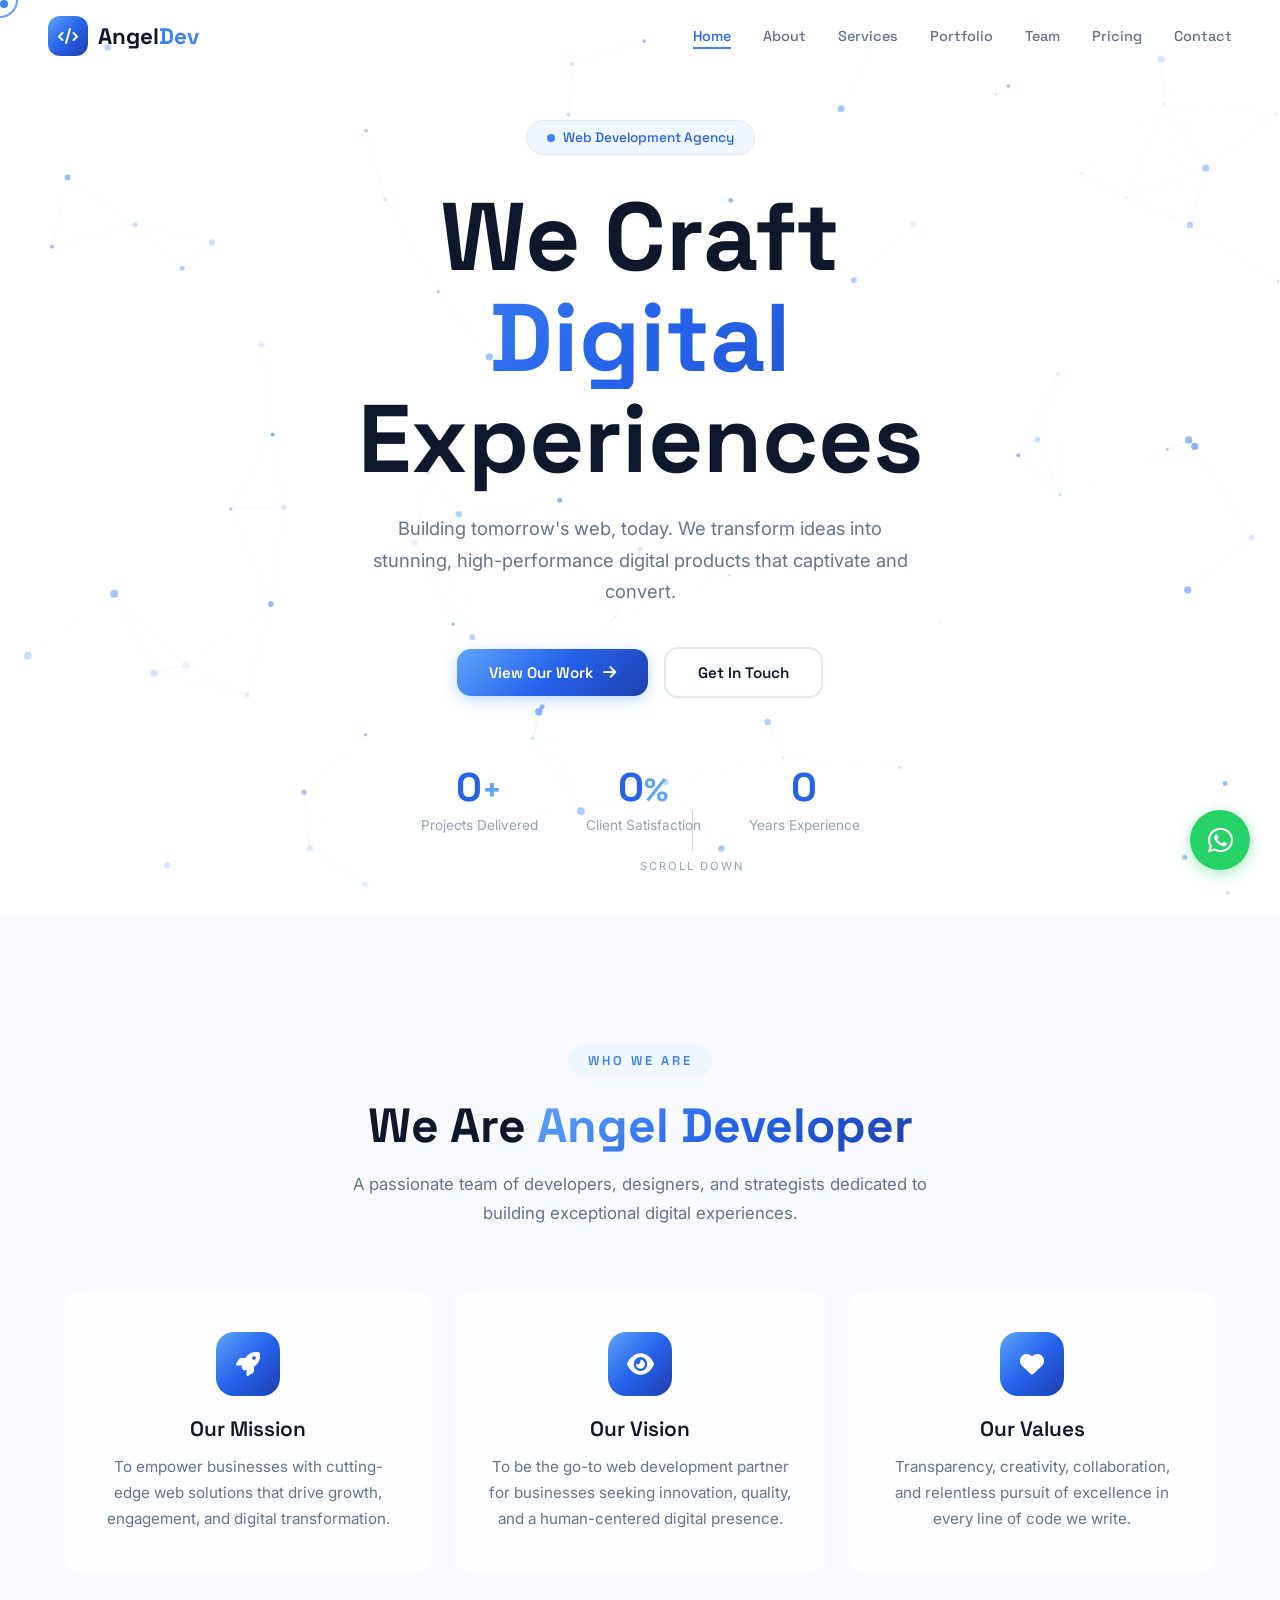
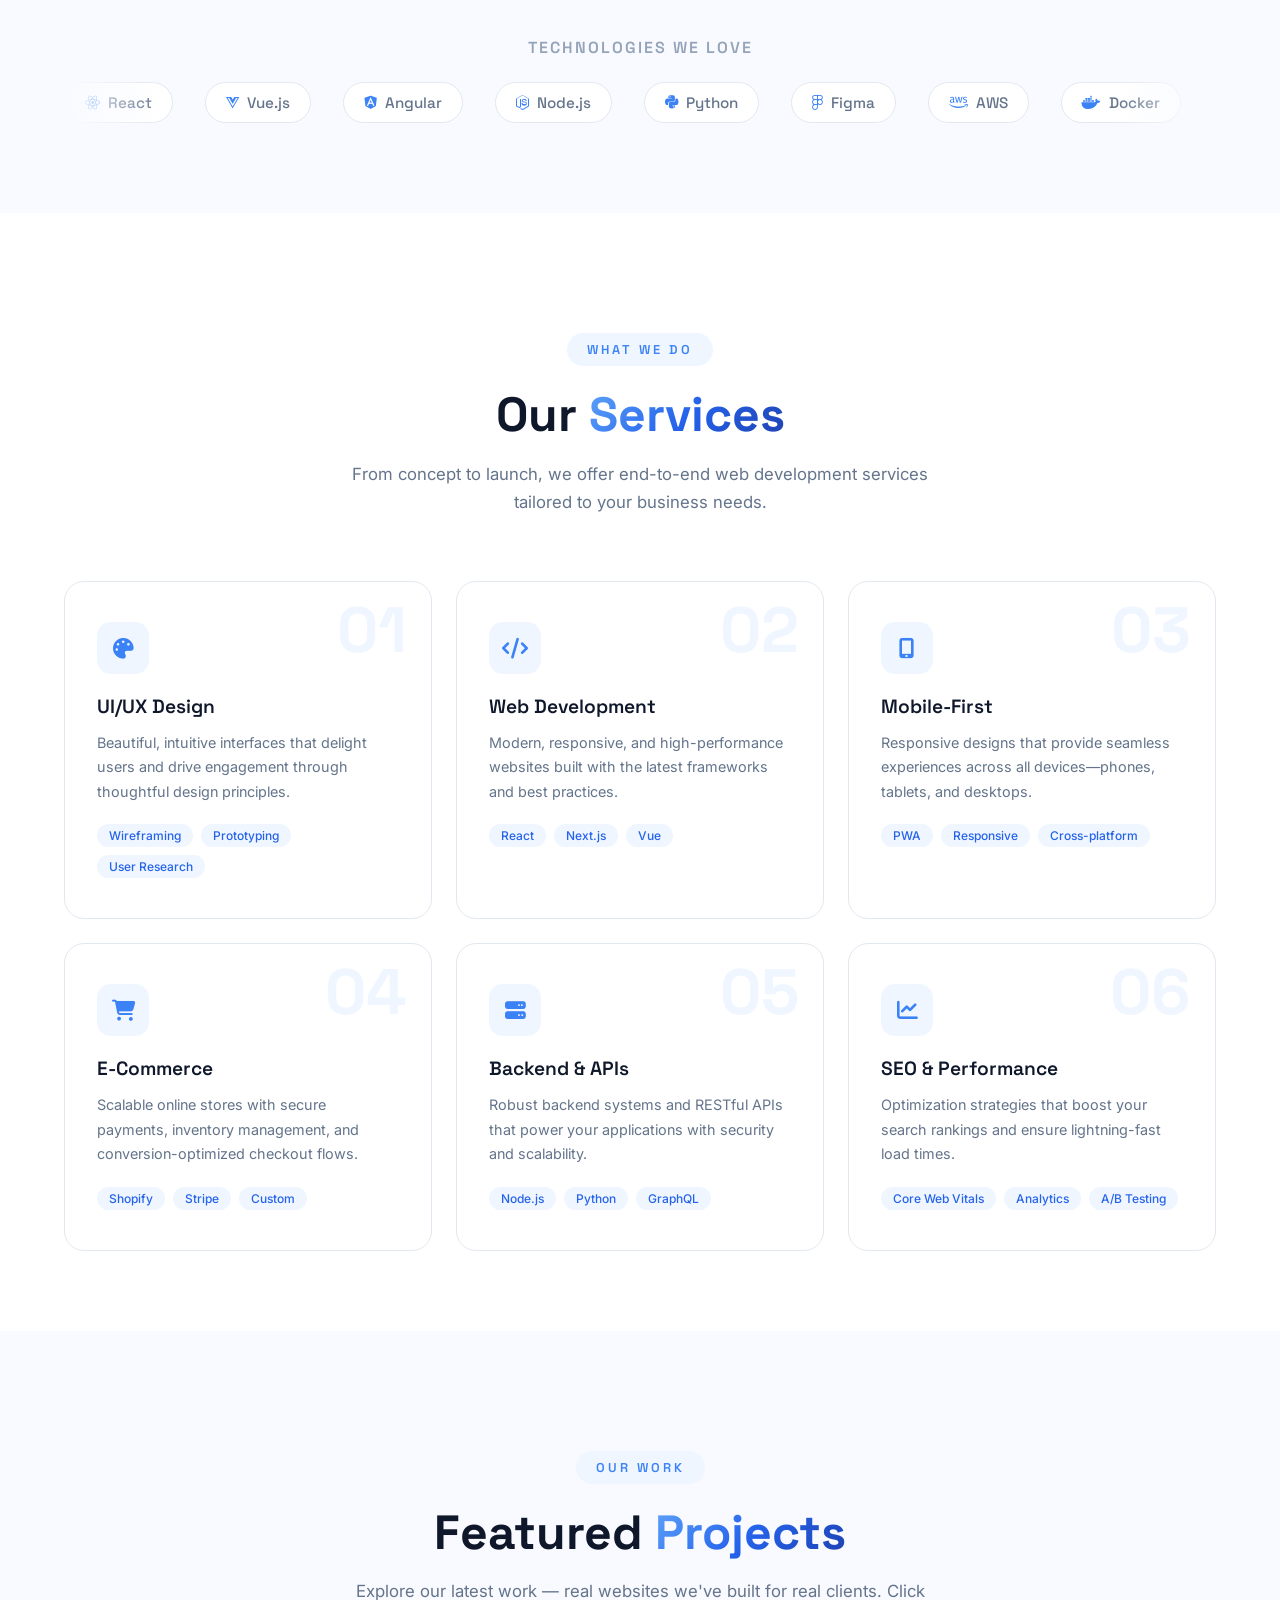
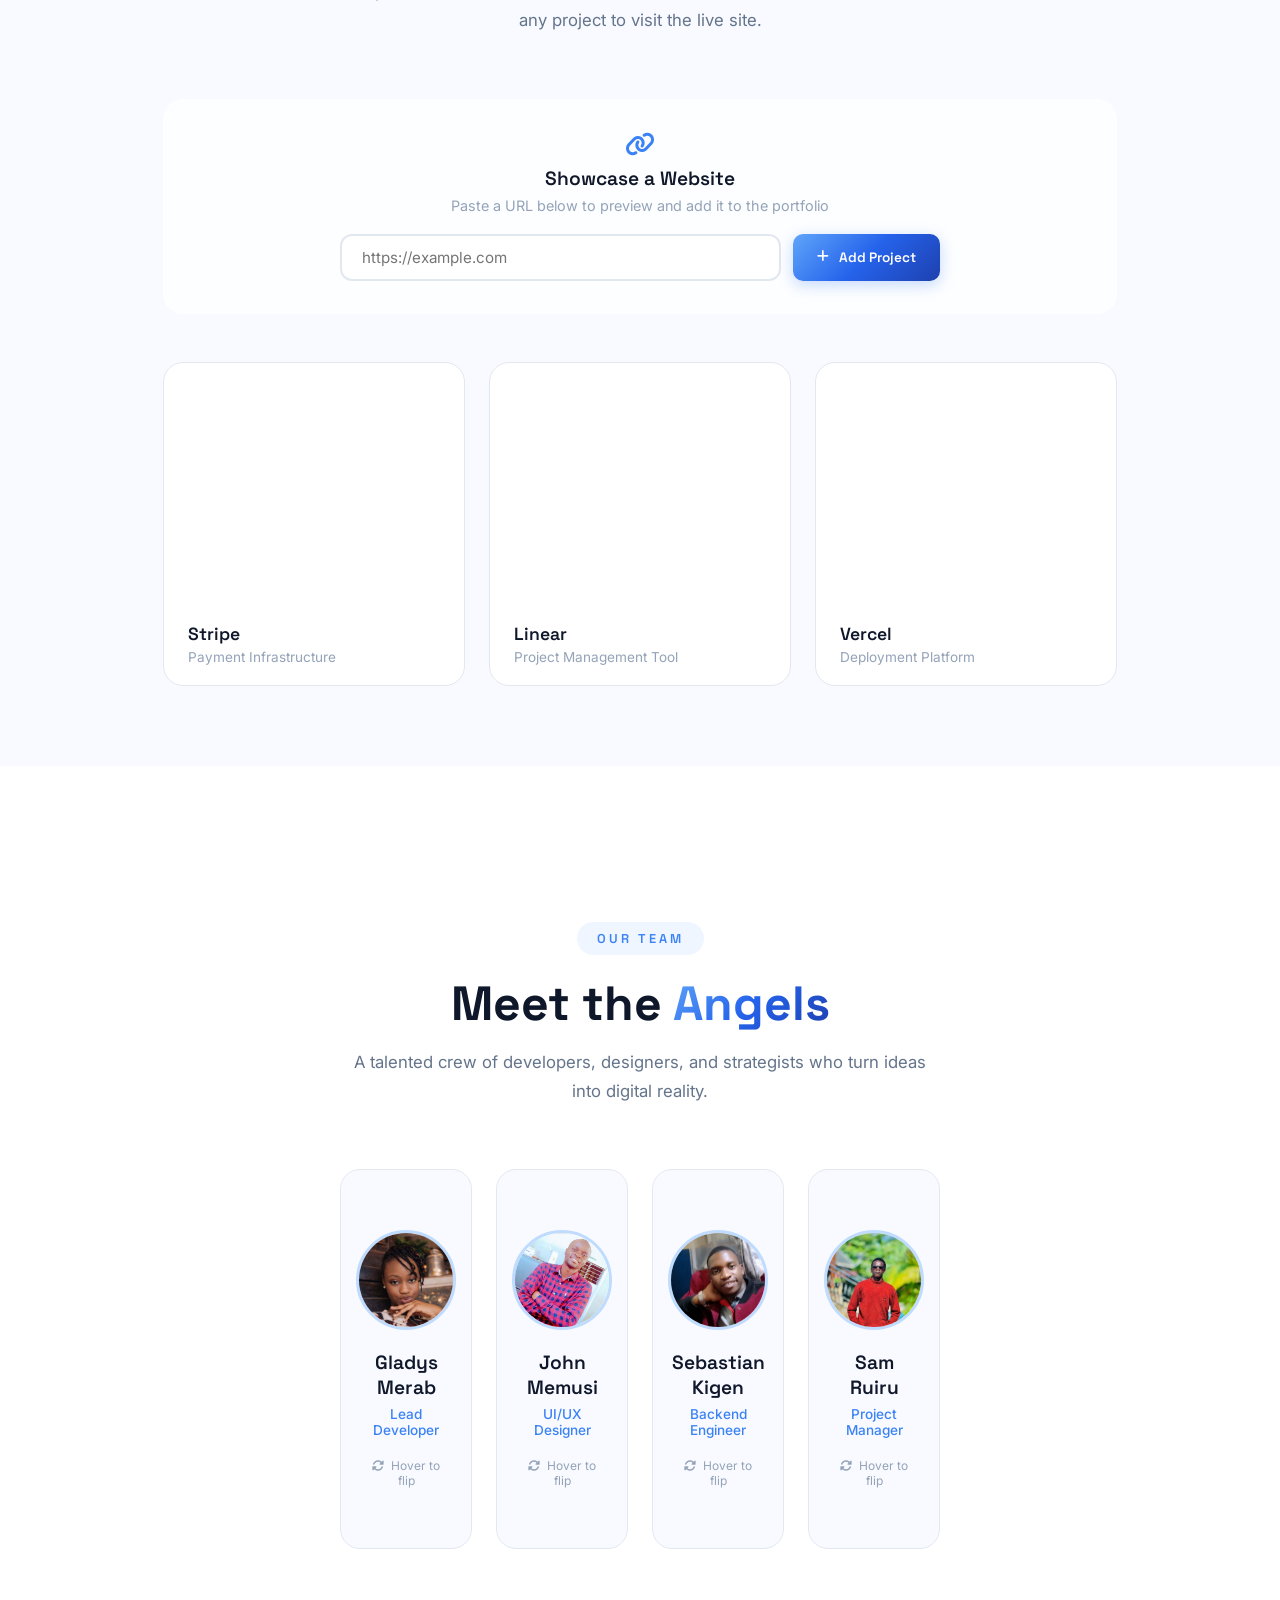
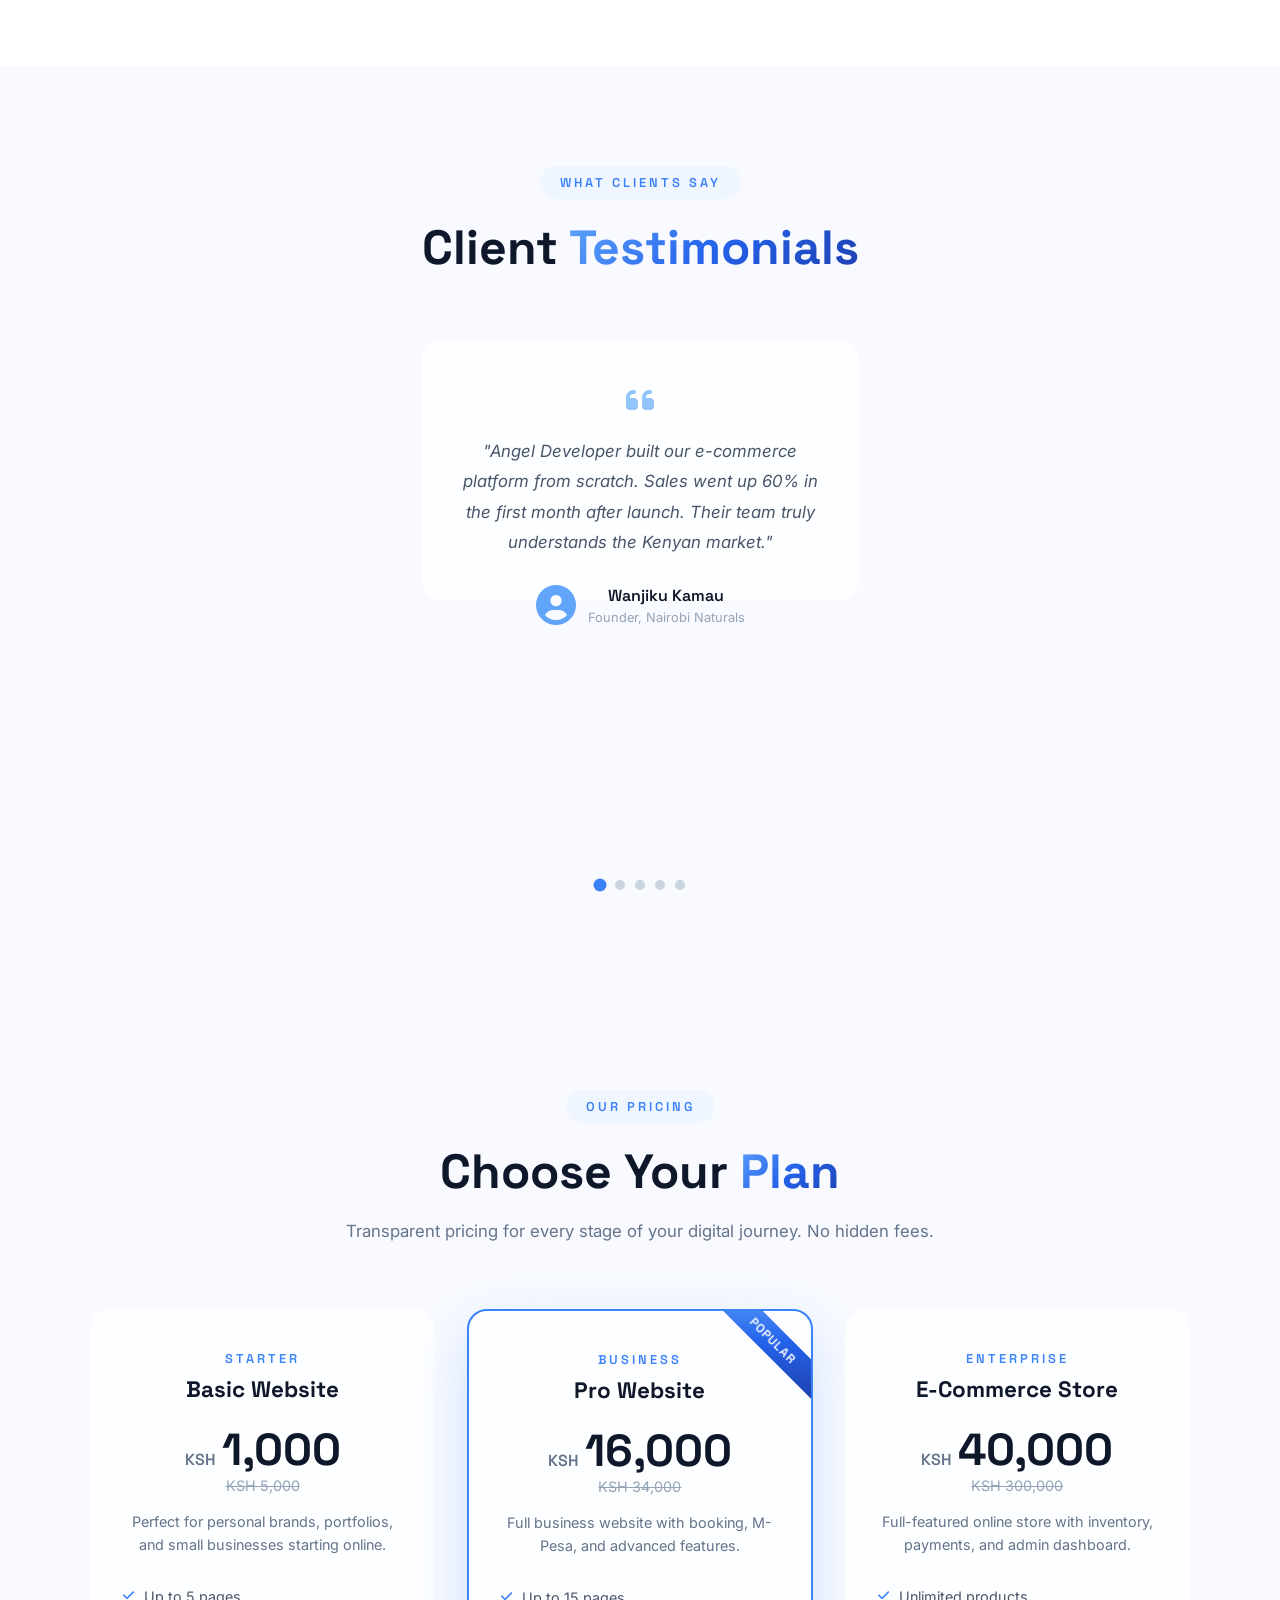
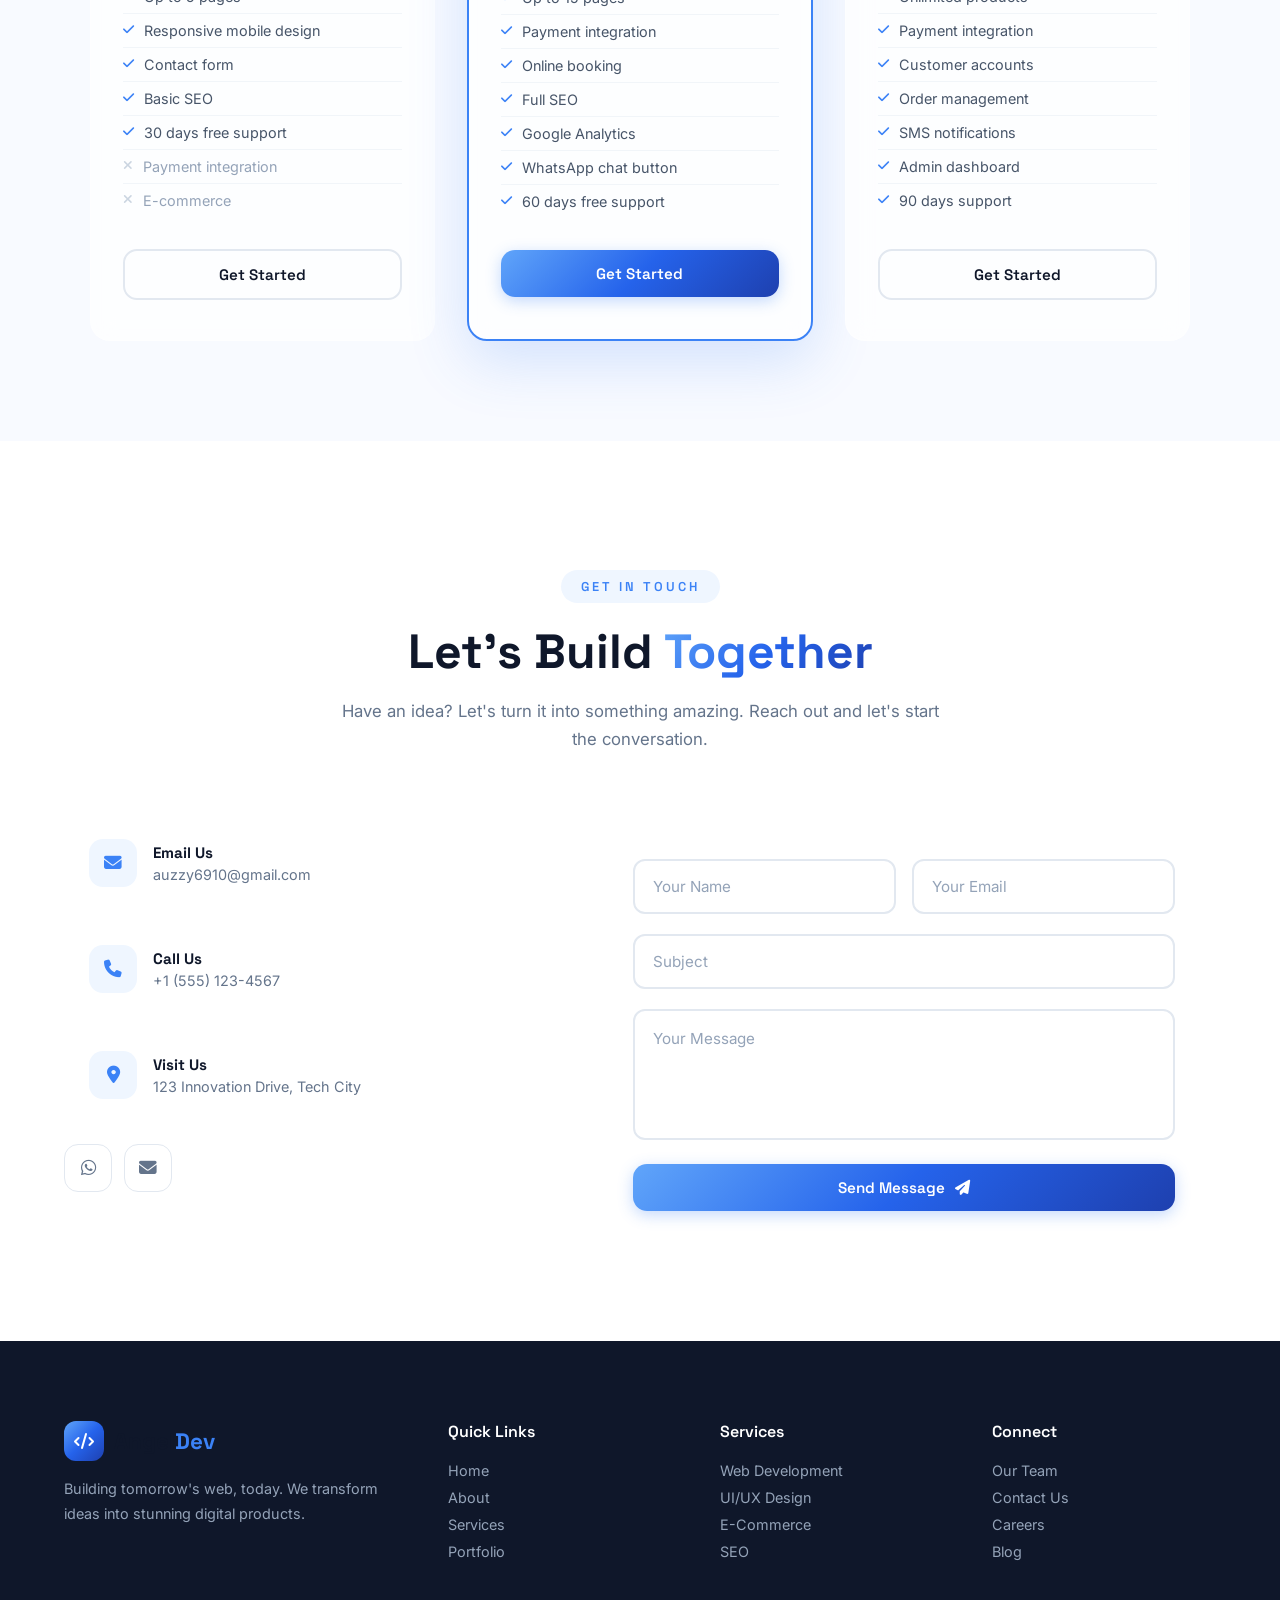
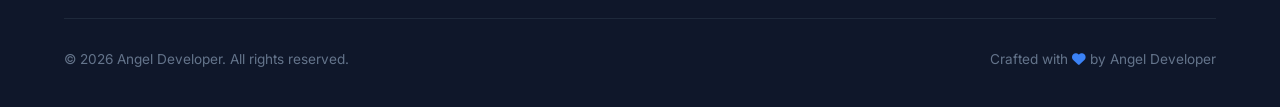
==== commit 0fa84b7c: "Update team, pricing, testimonials, WhatsApp button, and contact info - Replace team members with Gl" ====
--- a/index.html
+++ b/index.html
@@ -319,19 +319,17 @@
           <div class="team-card-inner">
             <div class="team-card-front">
               <div class="team-avatar">
-                <div class="avatar-placeholder"><i class="fas fa-user"></i></div>
-              </div>
-              <h4>Alex Morgan</h4>
+                <img src="images/gladys.jpg" alt="Gladys Merab" />
+              </div>
+              <h4>Gladys Merab</h4>
               <span class="team-role">Lead Developer</span>
               <div class="team-hover-hint"><i class="fas fa-sync-alt"></i> Hover to flip</div>
             </div>
             <div class="team-card-back">
-              <h4>Alex Morgan</h4>
-              <p>Full-stack wizard with 5+ years of experience in React, Node.js, and cloud architecture. Loves clean code and strong coffee.</p>
+              <h4>Gladys Merab</h4>
+              <p>Full-stack developer with expertise in React, Node.js, and cloud architecture. Passionate about building clean, scalable solutions.</p>
               <div class="team-socials">
-                <a href="#"><i class="fab fa-github"></i></a>
-                <a href="#"><i class="fab fa-linkedin-in"></i></a>
-                <a href="#"><i class="fab fa-twitter"></i></a>
+                <a href="https://wa.me/254714207523" target="_blank"><i class="fab fa-whatsapp"></i></a>
               </div>
             </div>
           </div>
@@ -340,19 +338,17 @@
           <div class="team-card-inner">
             <div class="team-card-front">
               <div class="team-avatar">
-                <div class="avatar-placeholder"><i class="fas fa-user"></i></div>
-              </div>
-              <h4>Jamie Rivera</h4>
+                <img src="images/john.jpg" alt="John Memusi" />
+              </div>
+              <h4>John Memusi</h4>
               <span class="team-role">UI/UX Designer</span>
               <div class="team-hover-hint"><i class="fas fa-sync-alt"></i> Hover to flip</div>
             </div>
             <div class="team-card-back">
-              <h4>Jamie Rivera</h4>
-              <p>Creative designer passionate about user-centered design. Expert in Figma, motion design, and creating experiences that feel effortless.</p>
+              <h4>John Memusi</h4>
+              <p>Creative designer passionate about user-centered design. Expert in Figma, motion design, and crafting experiences that feel effortless.</p>
               <div class="team-socials">
-                <a href="#"><i class="fab fa-dribbble"></i></a>
-                <a href="#"><i class="fab fa-linkedin-in"></i></a>
-                <a href="#"><i class="fab fa-behance"></i></a>
+                <a href="https://wa.me/254714207523" target="_blank"><i class="fab fa-whatsapp"></i></a>
               </div>
             </div>
           </div>
@@ -361,19 +357,17 @@
           <div class="team-card-inner">
             <div class="team-card-front">
               <div class="team-avatar">
-                <div class="avatar-placeholder"><i class="fas fa-user"></i></div>
-              </div>
-              <h4>Sam Patel</h4>
+                <img src="images/sebastian.jpg" alt="Sebastian Kigen" />
+              </div>
+              <h4>Sebastian Kigen</h4>
               <span class="team-role">Backend Engineer</span>
               <div class="team-hover-hint"><i class="fas fa-sync-alt"></i> Hover to flip</div>
             </div>
             <div class="team-card-back">
-              <h4>Sam Patel</h4>
-              <p>API architect and database guru. Specializes in building scalable, secure backend systems with Python, Go, and PostgreSQL.</p>
+              <h4>Sebastian Kigen</h4>
+              <p>API architect and database expert. Specializes in building scalable, secure backend systems with Python, Node.js, and PostgreSQL.</p>
               <div class="team-socials">
-                <a href="#"><i class="fab fa-github"></i></a>
-                <a href="#"><i class="fab fa-linkedin-in"></i></a>
-                <a href="#"><i class="fab fa-stack-overflow"></i></a>
+                <a href="https://wa.me/254714207523" target="_blank"><i class="fab fa-whatsapp"></i></a>
               </div>
             </div>
           </div>
@@ -382,19 +376,17 @@
           <div class="team-card-inner">
             <div class="team-card-front">
               <div class="team-avatar">
-                <div class="avatar-placeholder"><i class="fas fa-user"></i></div>
-              </div>
-              <h4>Taylor Kim</h4>
+                <img src="images/sam.jpg" alt="Sam Ruiru" />
+              </div>
+              <h4>Sam Ruiru</h4>
               <span class="team-role">Project Manager</span>
               <div class="team-hover-hint"><i class="fas fa-sync-alt"></i> Hover to flip</div>
             </div>
             <div class="team-card-back">
-              <h4>Taylor Kim</h4>
-              <p>Strategic thinker who keeps projects on track. Expert in Agile methodologies, client communication, and turning chaos into clarity.</p>
+              <h4>Sam Ruiru</h4>
+              <p>Strategic thinker who keeps projects on track. Expert in Agile methodologies, client communication, and delivering results on time.</p>
               <div class="team-socials">
-                <a href="#"><i class="fab fa-linkedin-in"></i></a>
-                <a href="#"><i class="fab fa-twitter"></i></a>
-                <a href="#"><i class="fas fa-envelope"></i></a>
+                <a href="https://wa.me/254714207523" target="_blank"><i class="fab fa-whatsapp"></i></a>
               </div>
             </div>
           </div>
@@ -413,34 +405,56 @@
       <div class="testimonial-carousel" id="testimonialCarousel">
         <div class="testimonial-card glass-card active">
           <div class="testimonial-quote"><i class="fas fa-quote-left"></i></div>
-          <p>"Angel Developer completely transformed our online presence. Their attention to detail and creative approach exceeded all our expectations."</p>
+          <p>"Angel Developer built our e-commerce platform from scratch. Sales went up 60% in the first month after launch. Their team truly understands the Kenyan market."</p>
           <div class="testimonial-author">
             <div class="author-avatar"><i class="fas fa-user-circle"></i></div>
             <div>
-              <strong>Sarah Chen</strong>
-              <span>CEO, TechVista</span>
+              <strong>Wanjiku Kamau</strong>
+              <span>Founder, Nairobi Naturals</span>
             </div>
           </div>
         </div>
         <div class="testimonial-card glass-card">
           <div class="testimonial-quote"><i class="fas fa-quote-left"></i></div>
-          <p>"Working with this team was a game-changer. They delivered a pixel-perfect, high-performance site that boosted our conversions by 40%."</p>
+          <p>"We needed a modern website for our safari tour business. Angel Developer delivered a stunning site with online booking and M-Pesa integration. Highly recommend!"</p>
           <div class="testimonial-author">
             <div class="author-avatar"><i class="fas fa-user-circle"></i></div>
             <div>
-              <strong>Marcus Lee</strong>
-              <span>Founder, GrowthLab</span>
+              <strong>James Ochieng</strong>
+              <span>CEO, Savanna Adventures</span>
             </div>
           </div>
         </div>
         <div class="testimonial-card glass-card">
           <div class="testimonial-quote"><i class="fas fa-quote-left"></i></div>
-          <p>"Professional, responsive, and incredibly talented. Angel Developer is our go-to team for all web projects. Highly recommended!"</p>
+          <p>"Professional, fast, and affordable. They redesigned our restaurant website and added WhatsApp ordering. Our online orders doubled within weeks!"</p>
           <div class="testimonial-author">
             <div class="author-avatar"><i class="fas fa-user-circle"></i></div>
             <div>
-              <strong>Priya Sharma</strong>
-              <span>CMO, BrightPath</span>
+              <strong>Amina Mwangi</strong>
+              <span>Owner, Mama's Kitchen Mombasa</span>
+            </div>
+          </div>
+        </div>
+        <div class="testimonial-card glass-card">
+          <div class="testimonial-quote"><i class="fas fa-quote-left"></i></div>
+          <p>"Angel Developer helped digitize our real estate listings. The site loads fast, looks amazing on mobile, and our client inquiries have tripled since launch."</p>
+          <div class="testimonial-author">
+            <div class="author-avatar"><i class="fas fa-user-circle"></i></div>
+            <div>
+              <strong>Kevin Mutua</strong>
+              <span>Director, Nyali Properties</span>
+            </div>
+          </div>
+        </div>
+        <div class="testimonial-card glass-card">
+          <div class="testimonial-quote"><i class="fas fa-quote-left"></i></div>
+          <p>"As a Nairobi-based startup, we needed a partner who understood our vision. Angel Developer delivered a world-class web app on time and within budget."</p>
+          <div class="testimonial-author">
+            <div class="author-avatar"><i class="fas fa-user-circle"></i></div>
+            <div>
+              <strong>Grace Njeri</strong>
+              <span>Co-founder, PaySoko</span>
             </div>
           </div>
         </div>
@@ -449,6 +463,8 @@
         <span class="dot active" data-index="0"></span>
         <span class="dot" data-index="1"></span>
         <span class="dot" data-index="2"></span>
+        <span class="dot" data-index="3"></span>
+        <span class="dot" data-index="4"></span>
       </div>
     </div>
   </section>
@@ -468,9 +484,9 @@
           <h3 class="pricing-name">Basic Website</h3>
           <div class="pricing-price">
             <span class="pricing-currency">KSH</span>
-            <span class="pricing-amount">7,000</span>
-          </div>
-          <div class="pricing-original">KSH 10,000</div>
+            <span class="pricing-amount">1,000</span>
+          </div>
+          <div class="pricing-original">KSH 5,000</div>
           <p class="pricing-desc">Perfect for personal brands, portfolios, and small businesses starting online.</p>
           <ul class="pricing-features">
             <li class="included"><i class="fas fa-check"></i> Up to 5 pages</li>
@@ -490,9 +506,9 @@
           <h3 class="pricing-name">Pro Website</h3>
           <div class="pricing-price">
             <span class="pricing-currency">KSH</span>
-            <span class="pricing-amount">20,000</span>
-          </div>
-          <div class="pricing-original">KSH 32,500</div>
+            <span class="pricing-amount">16,000</span>
+          </div>
+          <div class="pricing-original">KSH 34,000</div>
           <p class="pricing-desc">Full business website with booking, M-Pesa, and advanced features.</p>
           <ul class="pricing-features">
             <li class="included"><i class="fas fa-check"></i> Up to 15 pages</li>
@@ -513,7 +529,7 @@
             <span class="pricing-currency">KSH</span>
             <span class="pricing-amount">40,000</span>
           </div>
-          <div class="pricing-original">KSH 85,000</div>
+          <div class="pricing-original">KSH 300,000</div>
           <p class="pricing-desc">Full-featured online store with inventory, payments, and admin dashboard.</p>
           <ul class="pricing-features">
             <li class="included"><i class="fas fa-check"></i> Unlimited products</li>
@@ -544,7 +560,7 @@
             <i class="fas fa-envelope"></i>
             <div>
               <strong>Email Us</strong>
-              <p>hello@angeldeveloper.com</p>
+              <p>auzzy6910@gmail.com</p>
             </div>
           </div>
           <div class="contact-info-item glass-card">
@@ -562,10 +578,8 @@
             </div>
           </div>
           <div class="contact-socials">
-            <a href="#" class="social-link"><i class="fab fa-github"></i></a>
-            <a href="#" class="social-link"><i class="fab fa-linkedin-in"></i></a>
-            <a href="#" class="social-link"><i class="fab fa-twitter"></i></a>
-            <a href="#" class="social-link"><i class="fab fa-instagram"></i></a>
+            <a href="https://wa.me/254714207523" target="_blank" class="social-link"><i class="fab fa-whatsapp"></i></a>
+            <a href="mailto:auzzy6910@gmail.com" class="social-link"><i class="fas fa-envelope"></i></a>
           </div>
         </div>
         <form class="contact-form glass-card" id="contactForm">
@@ -636,6 +650,11 @@
     </div>
   </footer>
 
+  <!-- WhatsApp Floating Button -->
+  <a href="https://wa.me/254714207523" target="_blank" class="whatsapp-float" aria-label="Chat on WhatsApp">
+    <i class="fab fa-whatsapp"></i>
+  </a>
+
   <script src="js/main.js"></script>
 </body>
 </html>
--- a/css/style.css
+++ b/css/style.css
@@ -1006,6 +1006,12 @@
   border: 3px solid var(--blue-200);
 }
 
+.team-avatar img {
+  width: 100%;
+  height: 100%;
+  object-fit: cover;
+}
+
 .avatar-placeholder {
   width: 100%;
   height: 100%;
@@ -1559,3 +1565,38 @@
   .team-grid { grid-template-columns: 1fr; }
   .team-card { height: 340px; }
 }
+
+/* WhatsApp Floating Button */
+.whatsapp-float {
+  position: fixed;
+  bottom: 30px;
+  right: 30px;
+  width: 60px;
+  height: 60px;
+  background-color: #25D366;
+  color: white;
+  border-radius: 50%;
+  display: flex;
+  align-items: center;
+  justify-content: center;
+  font-size: 1.8rem;
+  box-shadow: 0 4px 15px rgba(37, 211, 102, 0.4);
+  z-index: 9999;
+  text-decoration: none;
+  transition: transform 0.3s ease, box-shadow 0.3s ease;
+}
+
+.whatsapp-float:hover {
+  transform: scale(1.1);
+  box-shadow: 0 6px 20px rgba(37, 211, 102, 0.6);
+}
+
+@media (max-width: 768px) {
+  .whatsapp-float {
+    bottom: 20px;
+    right: 20px;
+    width: 50px;
+    height: 50px;
+    font-size: 1.5rem;
+  }
+}
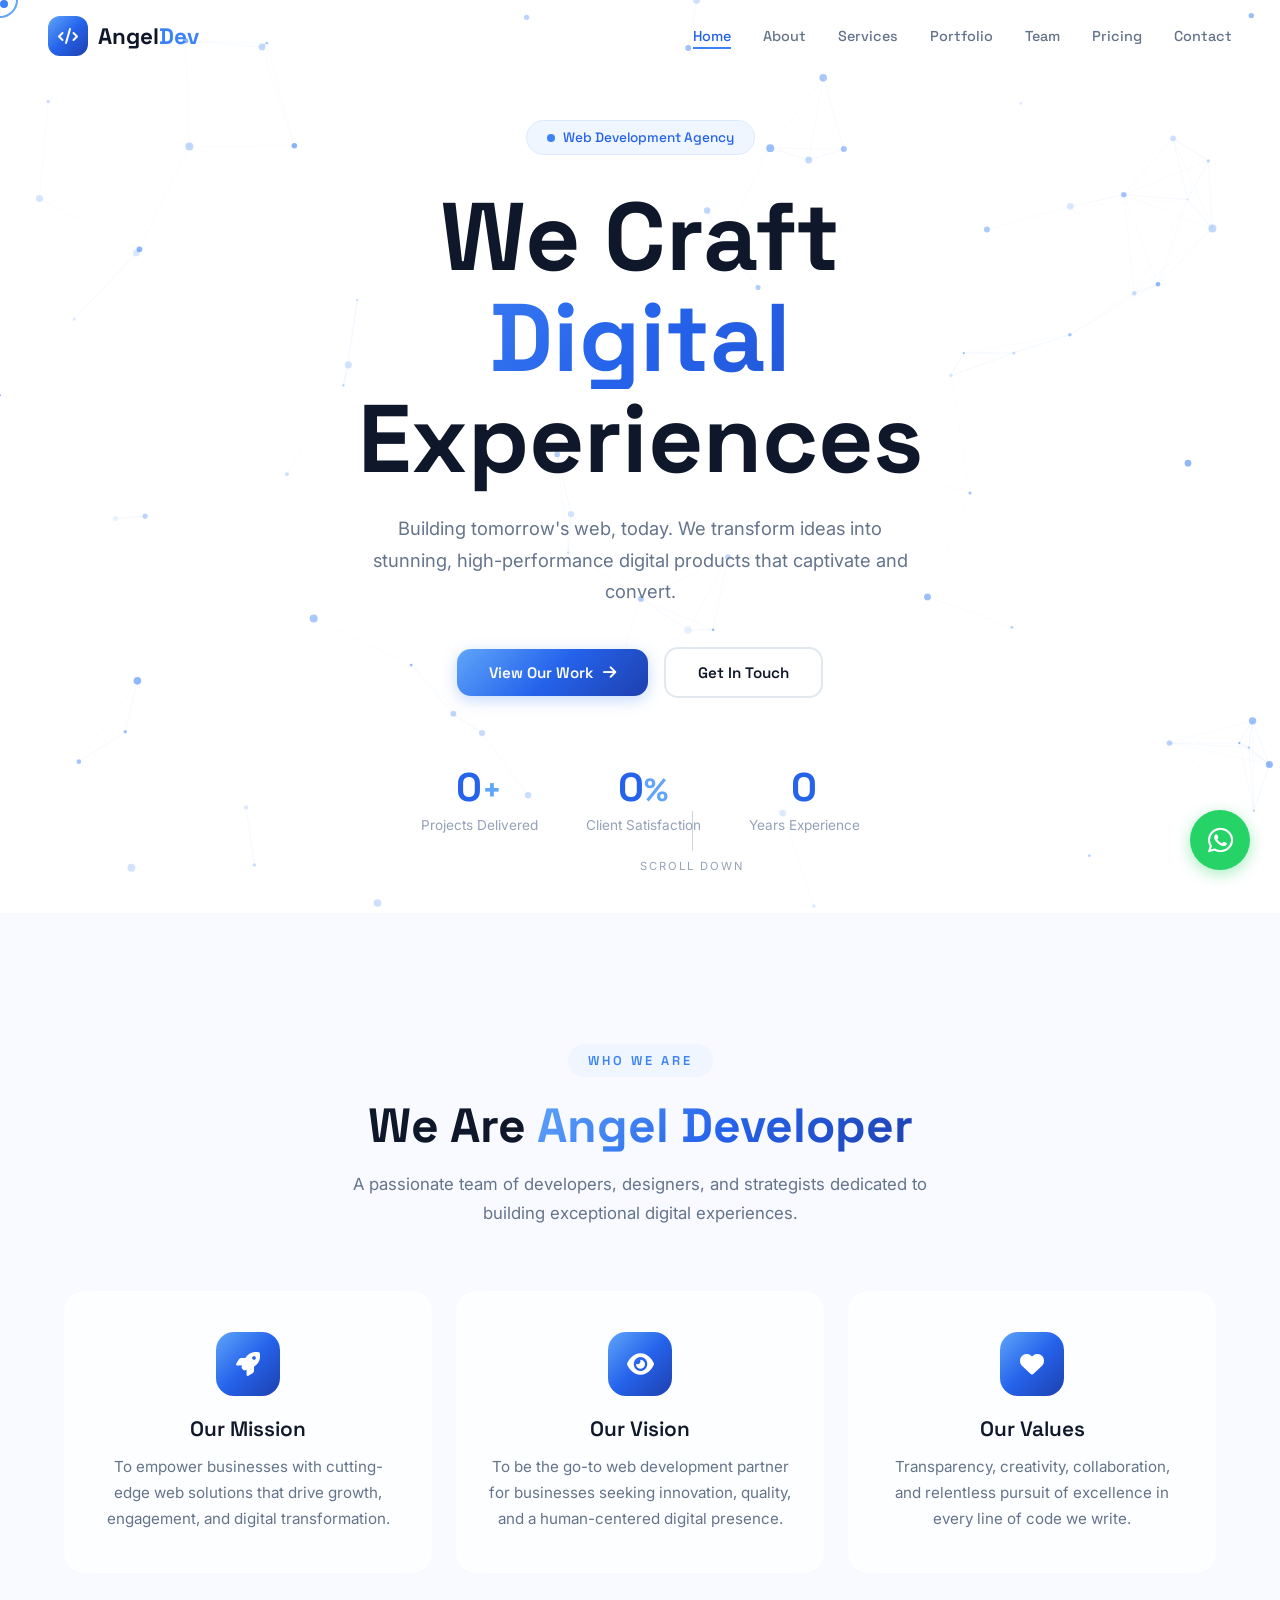
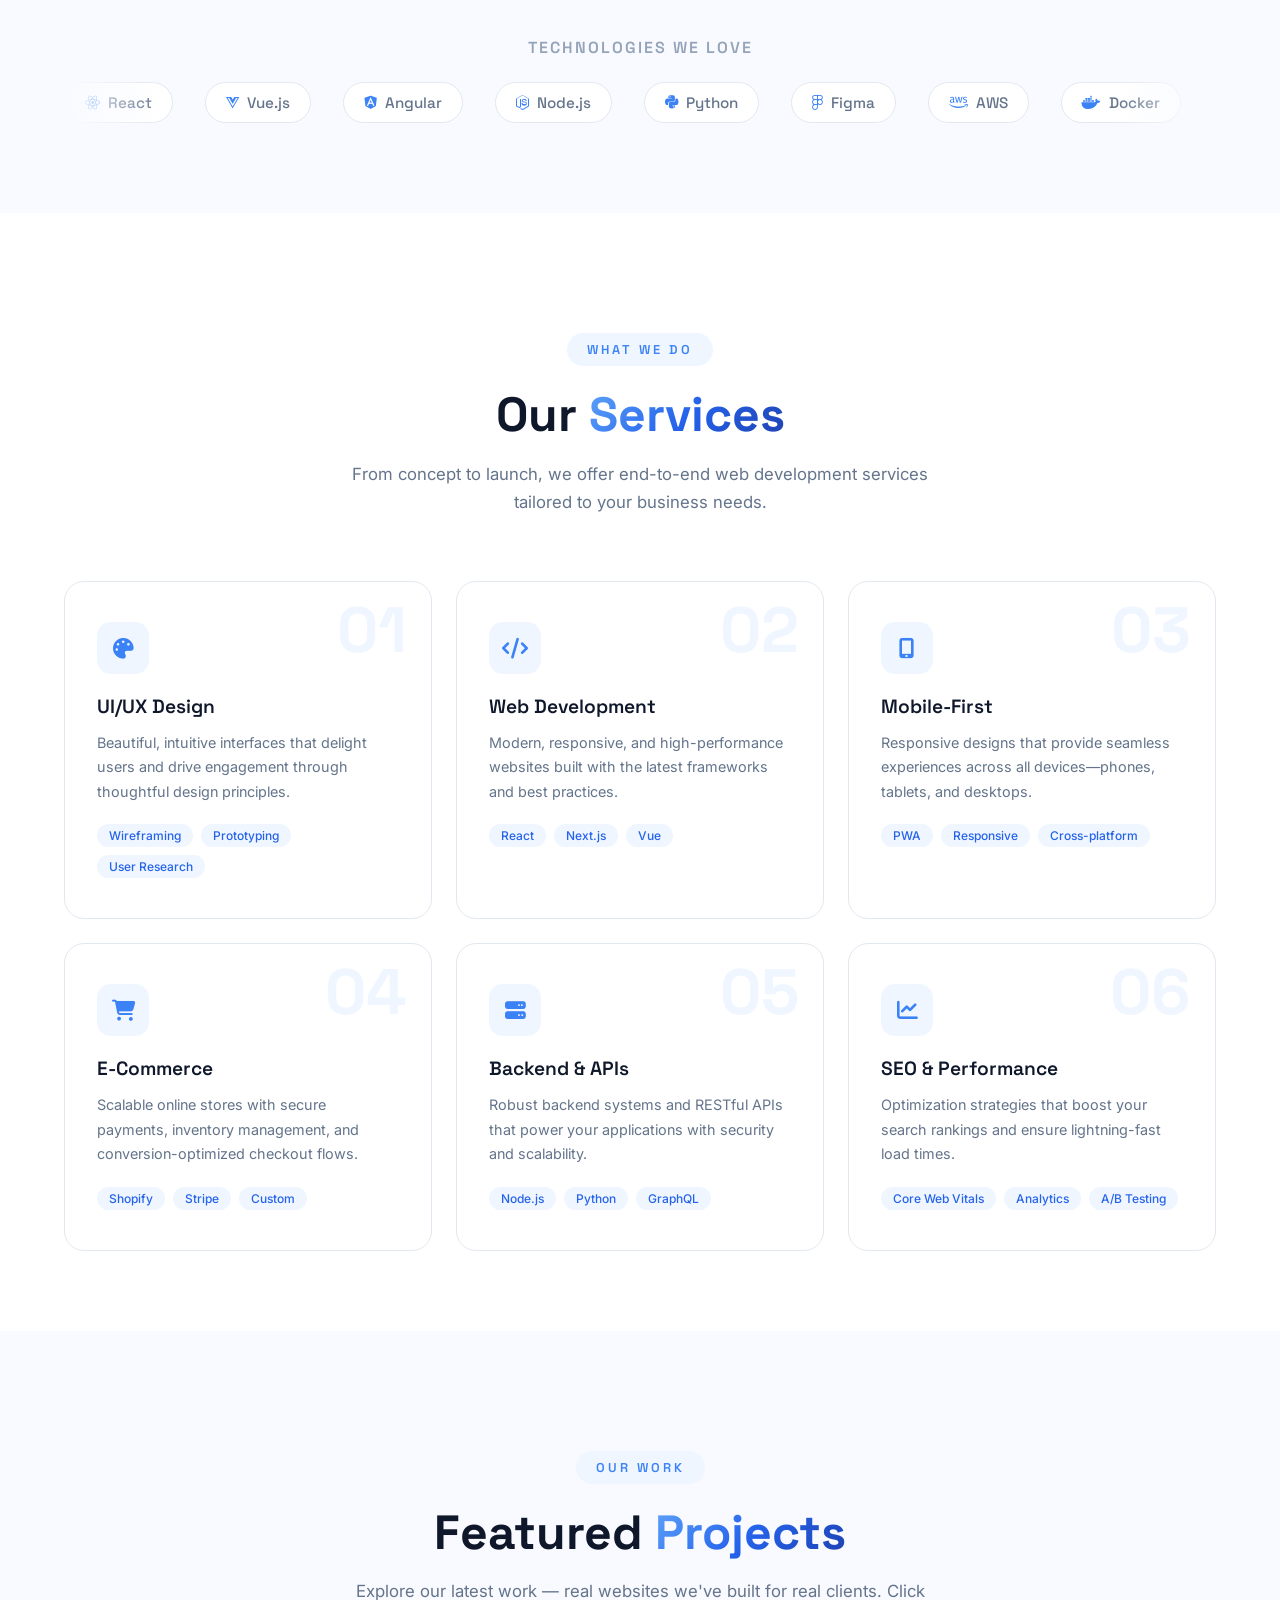
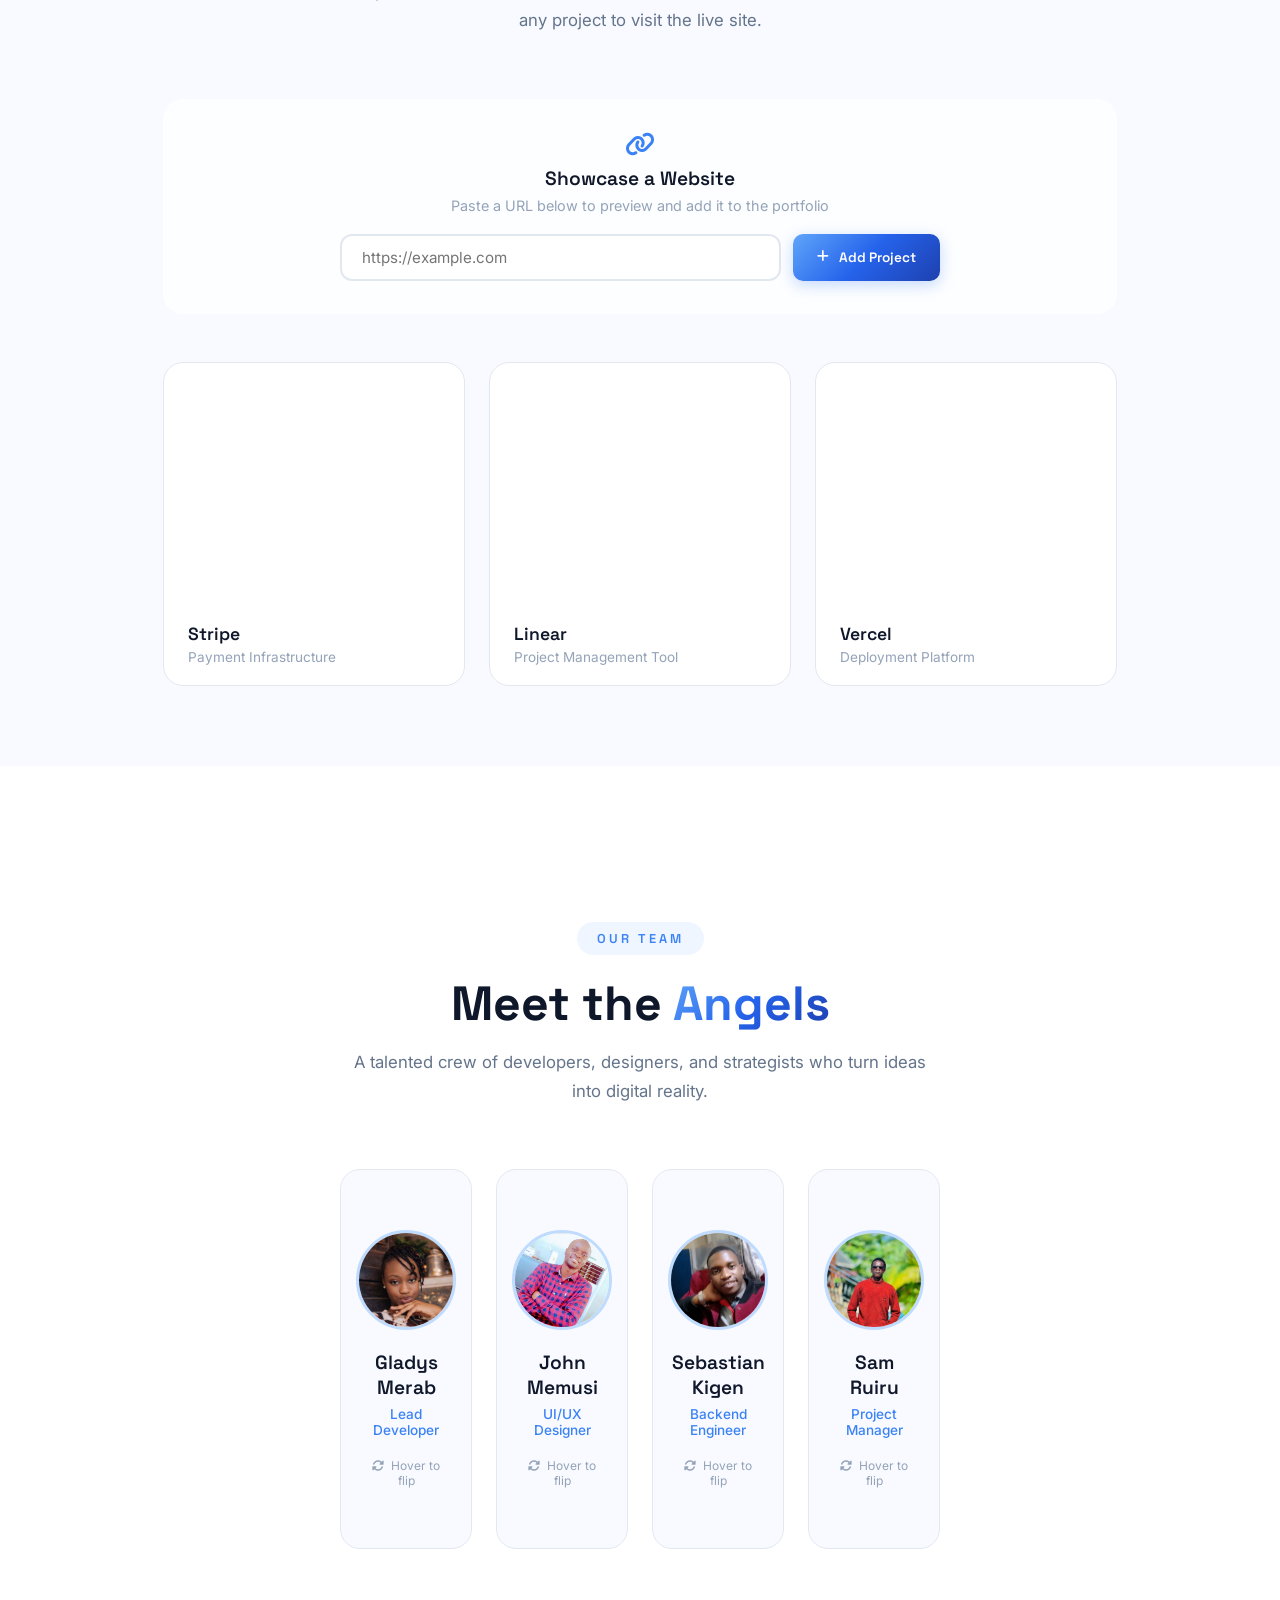
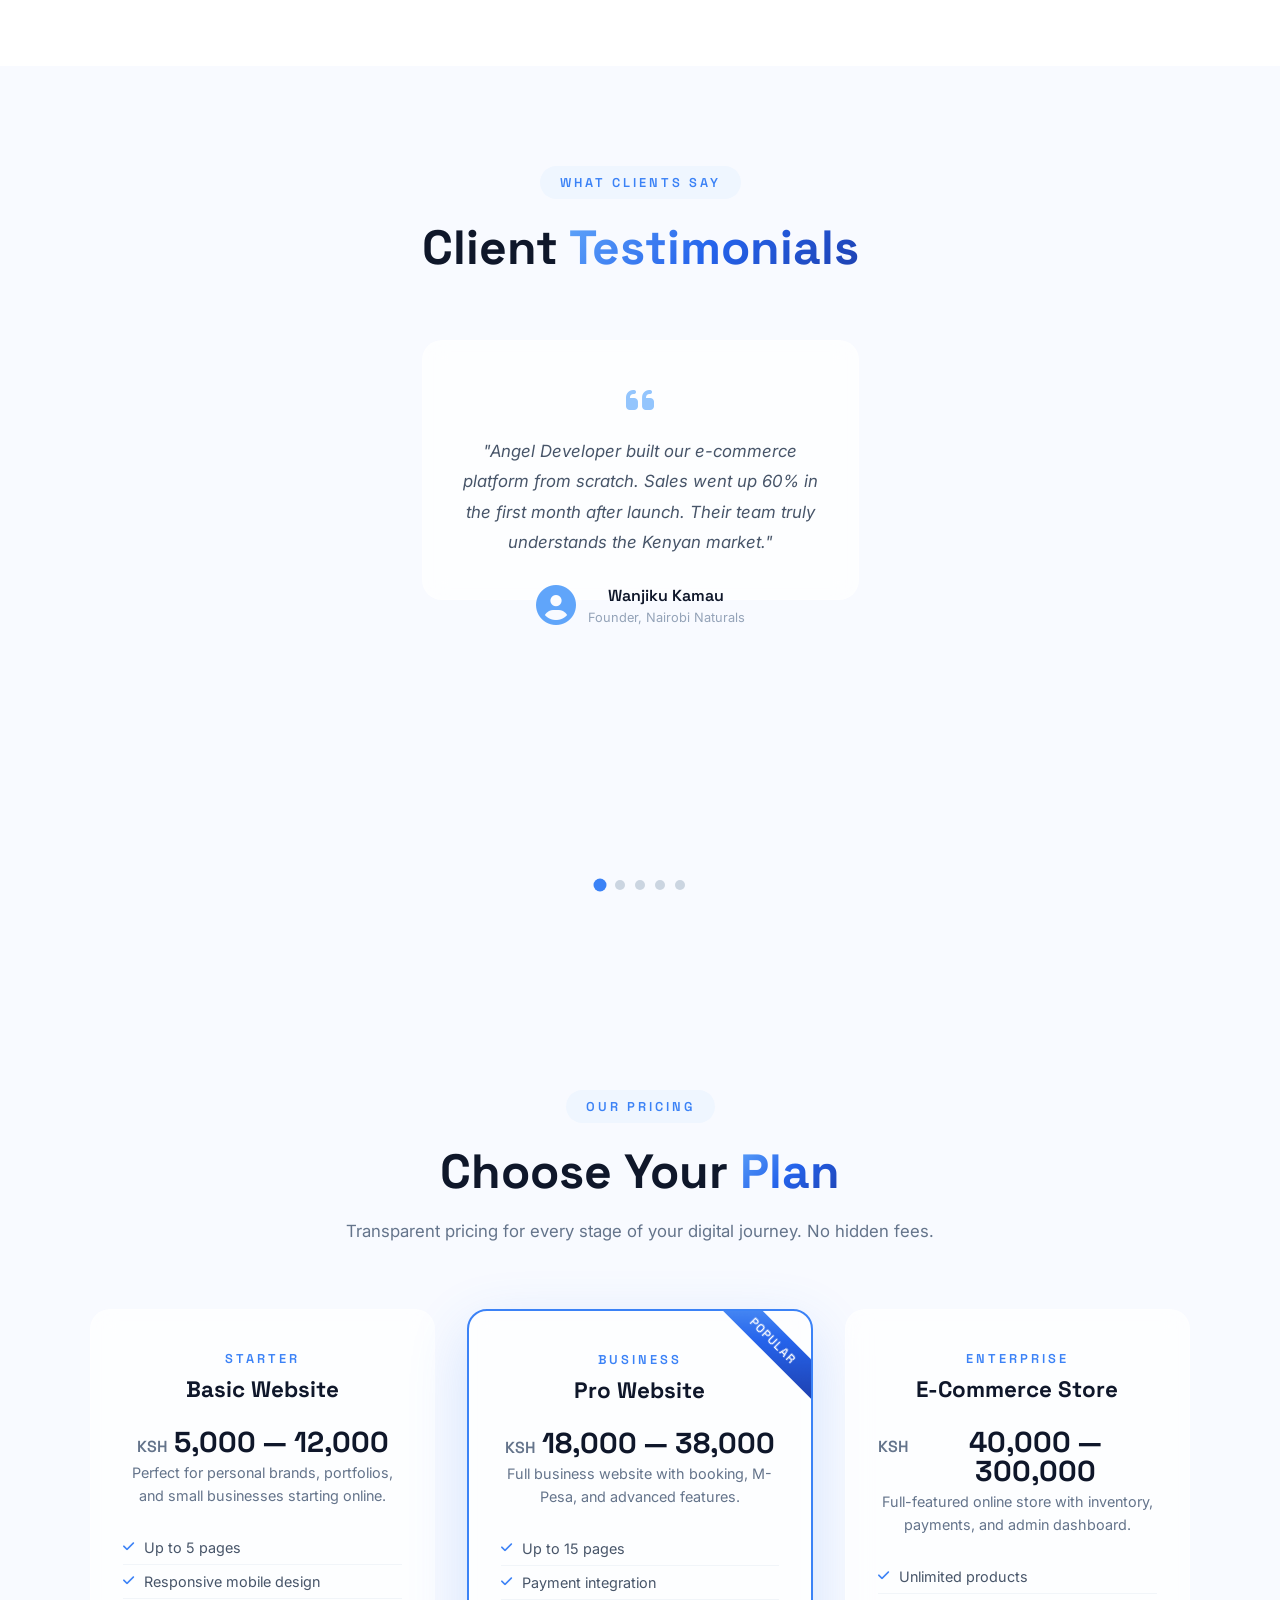
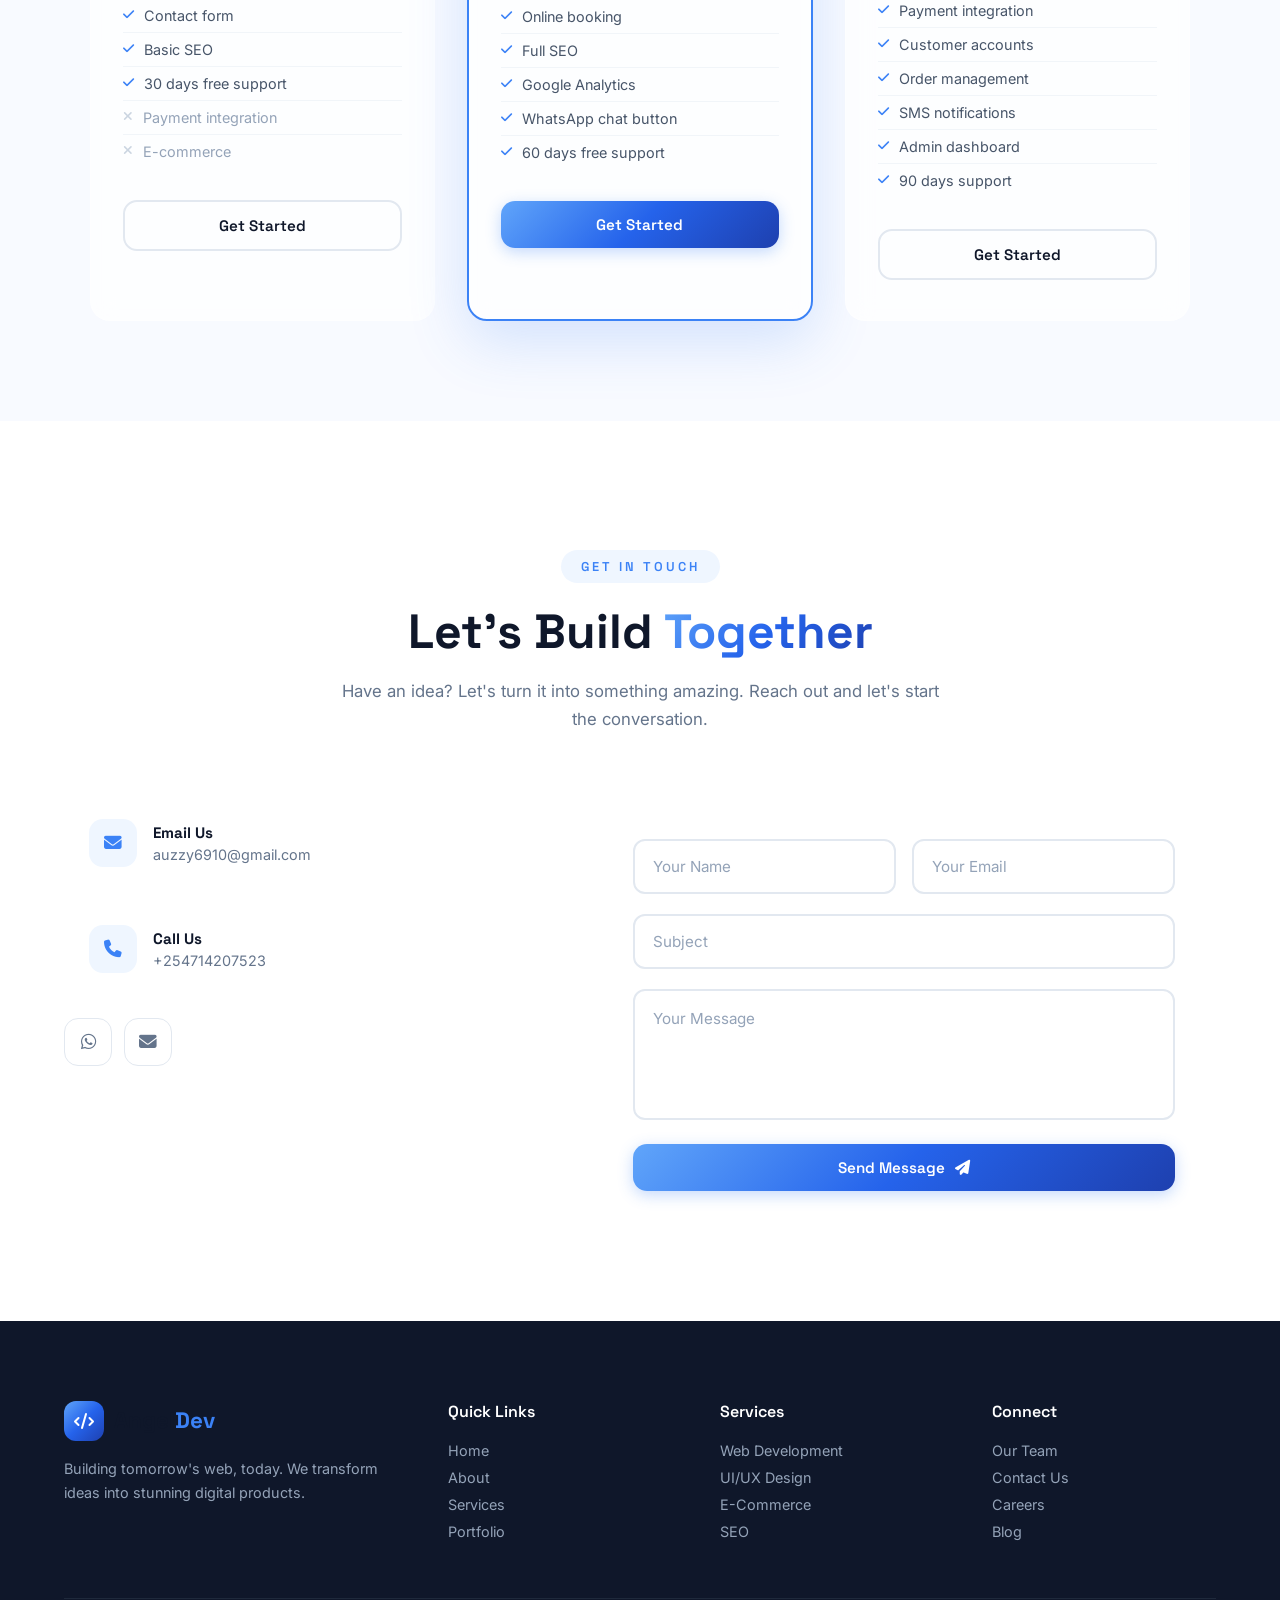
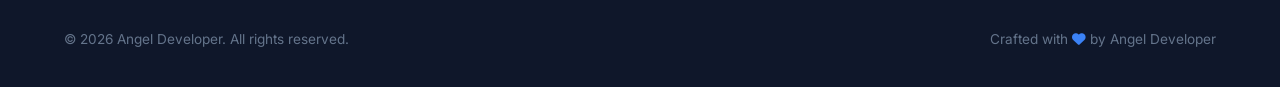
==== commit 1044fa52: "Update pricing to ranges, remove Visit Us, add phone number - Pricing now shows ranges: Starter KSH " ====
--- a/index.html
+++ b/index.html
@@ -484,9 +484,8 @@
           <h3 class="pricing-name">Basic Website</h3>
           <div class="pricing-price">
             <span class="pricing-currency">KSH</span>
-            <span class="pricing-amount">1,000</span>
-          </div>
-          <div class="pricing-original">KSH 5,000</div>
+            <span class="pricing-amount">5,000 — 12,000</span>
+          </div>
           <p class="pricing-desc">Perfect for personal brands, portfolios, and small businesses starting online.</p>
           <ul class="pricing-features">
             <li class="included"><i class="fas fa-check"></i> Up to 5 pages</li>
@@ -506,9 +505,8 @@
           <h3 class="pricing-name">Pro Website</h3>
           <div class="pricing-price">
             <span class="pricing-currency">KSH</span>
-            <span class="pricing-amount">16,000</span>
-          </div>
-          <div class="pricing-original">KSH 34,000</div>
+            <span class="pricing-amount">18,000 — 38,000</span>
+          </div>
           <p class="pricing-desc">Full business website with booking, M-Pesa, and advanced features.</p>
           <ul class="pricing-features">
             <li class="included"><i class="fas fa-check"></i> Up to 15 pages</li>
@@ -527,9 +525,8 @@
           <h3 class="pricing-name">E-Commerce Store</h3>
           <div class="pricing-price">
             <span class="pricing-currency">KSH</span>
-            <span class="pricing-amount">40,000</span>
-          </div>
-          <div class="pricing-original">KSH 300,000</div>
+            <span class="pricing-amount">40,000 — 300,000</span>
+          </div>
           <p class="pricing-desc">Full-featured online store with inventory, payments, and admin dashboard.</p>
           <ul class="pricing-features">
             <li class="included"><i class="fas fa-check"></i> Unlimited products</li>
@@ -567,14 +564,7 @@
             <i class="fas fa-phone"></i>
             <div>
               <strong>Call Us</strong>
-              <p>+1 (555) 123-4567</p>
-            </div>
-          </div>
-          <div class="contact-info-item glass-card">
-            <i class="fas fa-map-marker-alt"></i>
-            <div>
-              <strong>Visit Us</strong>
-              <p>123 Innovation Drive, Tech City</p>
+              <p>+254714207523</p>
             </div>
           </div>
           <div class="contact-socials">
--- a/css/style.css
+++ b/css/style.css
@@ -1258,7 +1258,7 @@
 
 .pricing-amount {
   font-family: var(--font-primary);
-  font-size: 2.8rem;
+  font-size: 1.8rem;
   font-weight: 700;
   color: var(--dark);
   line-height: 1;
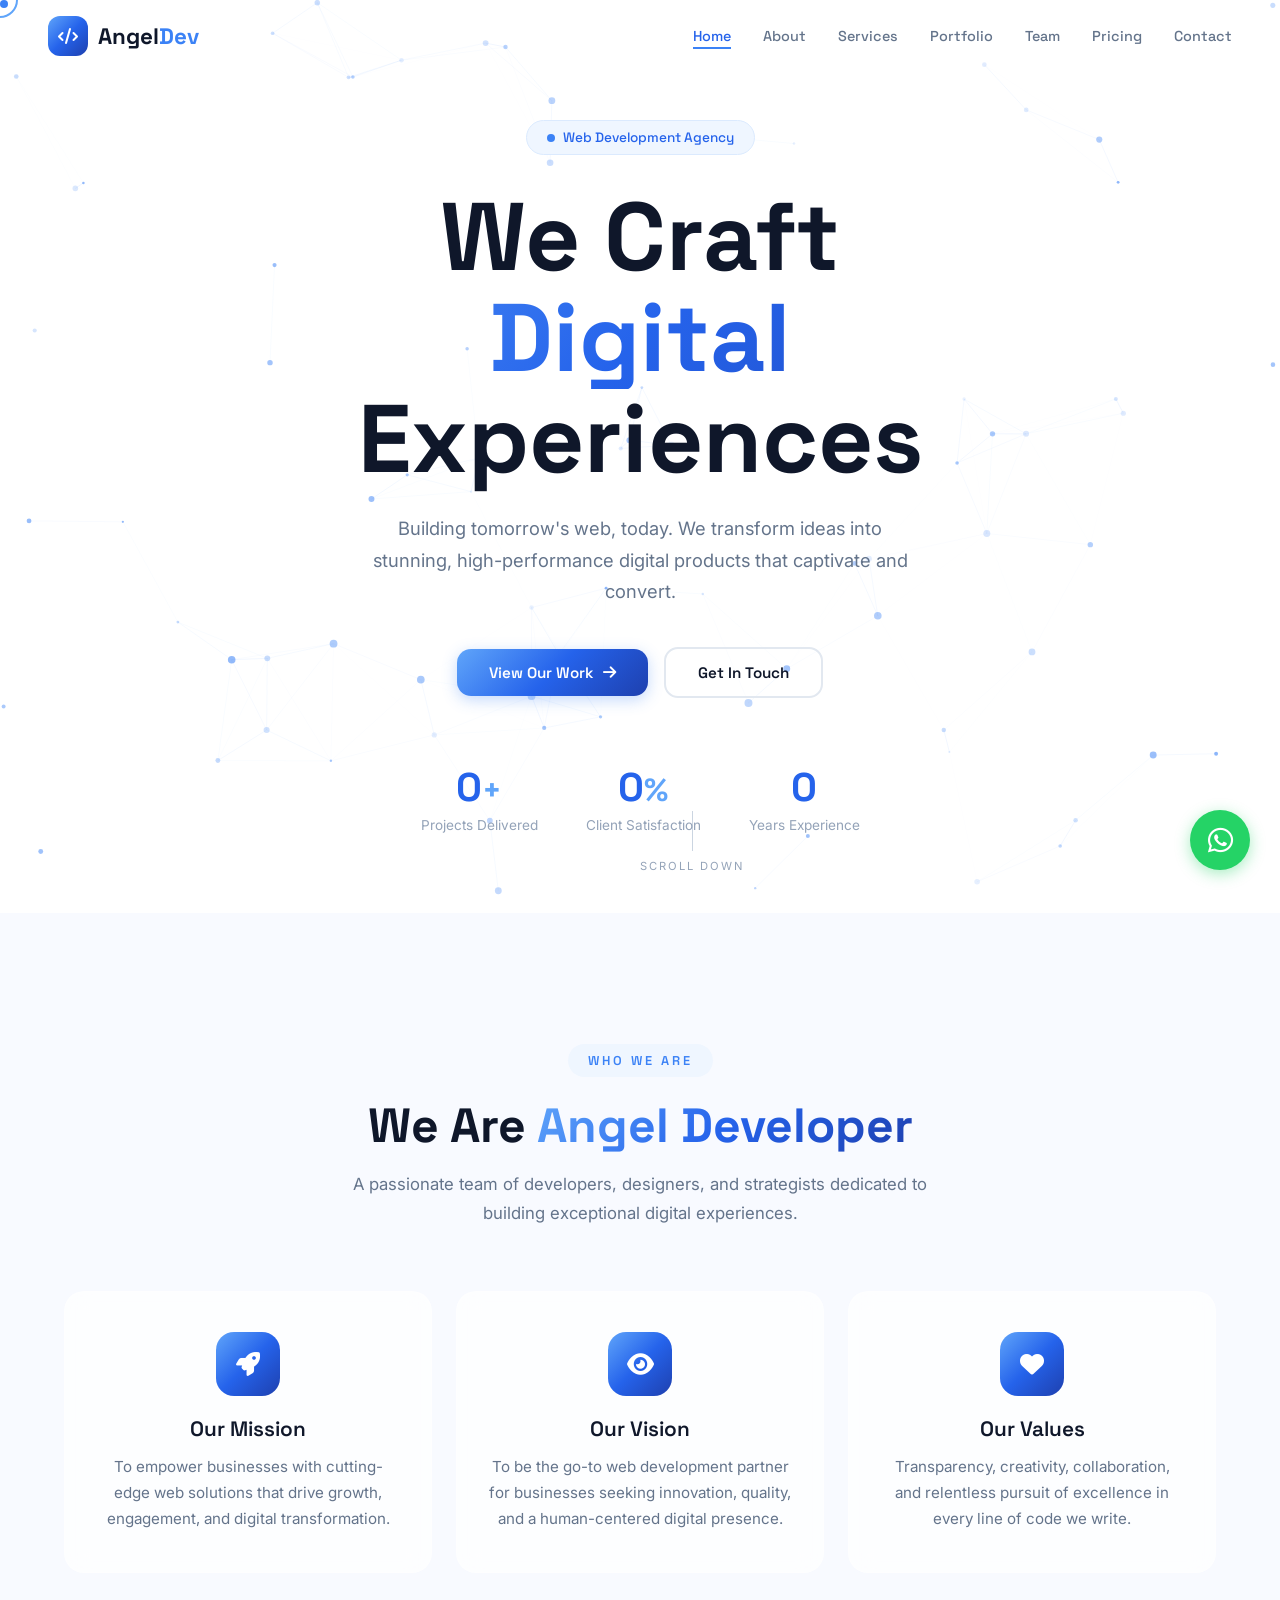
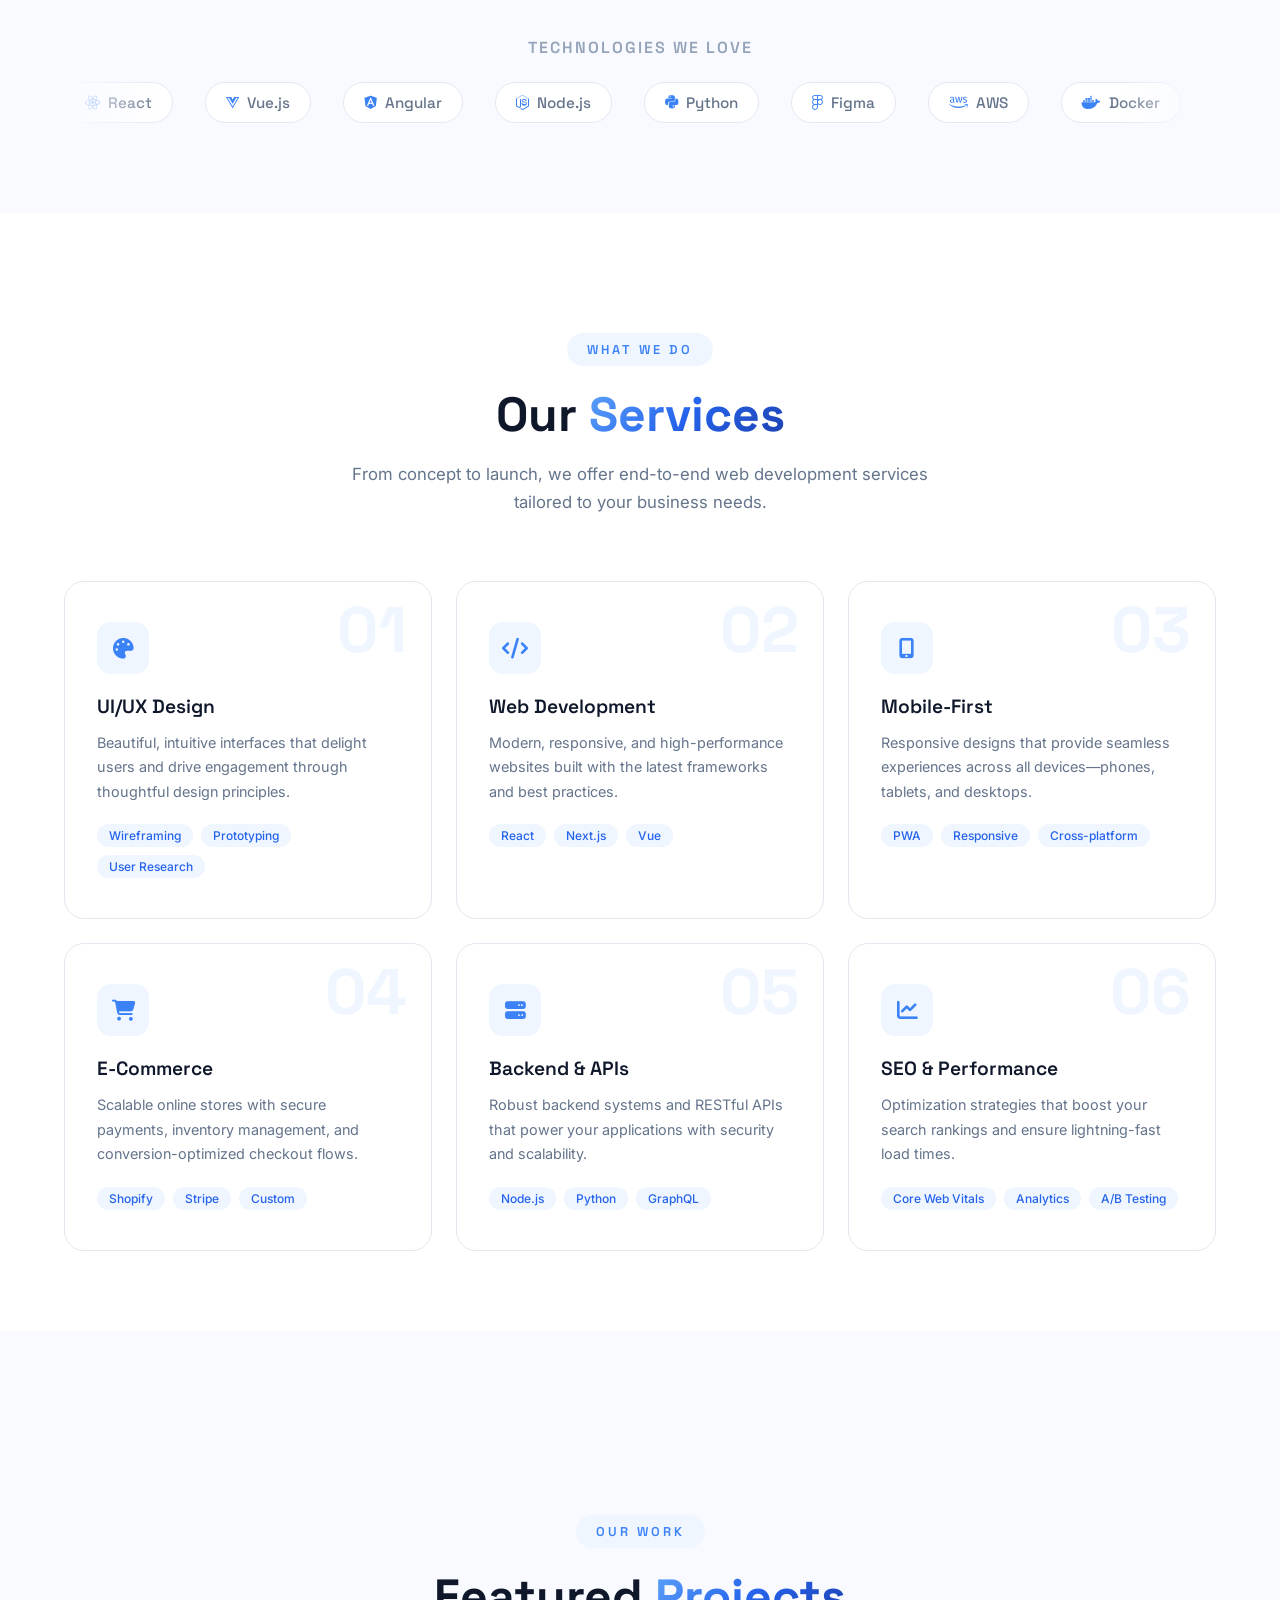
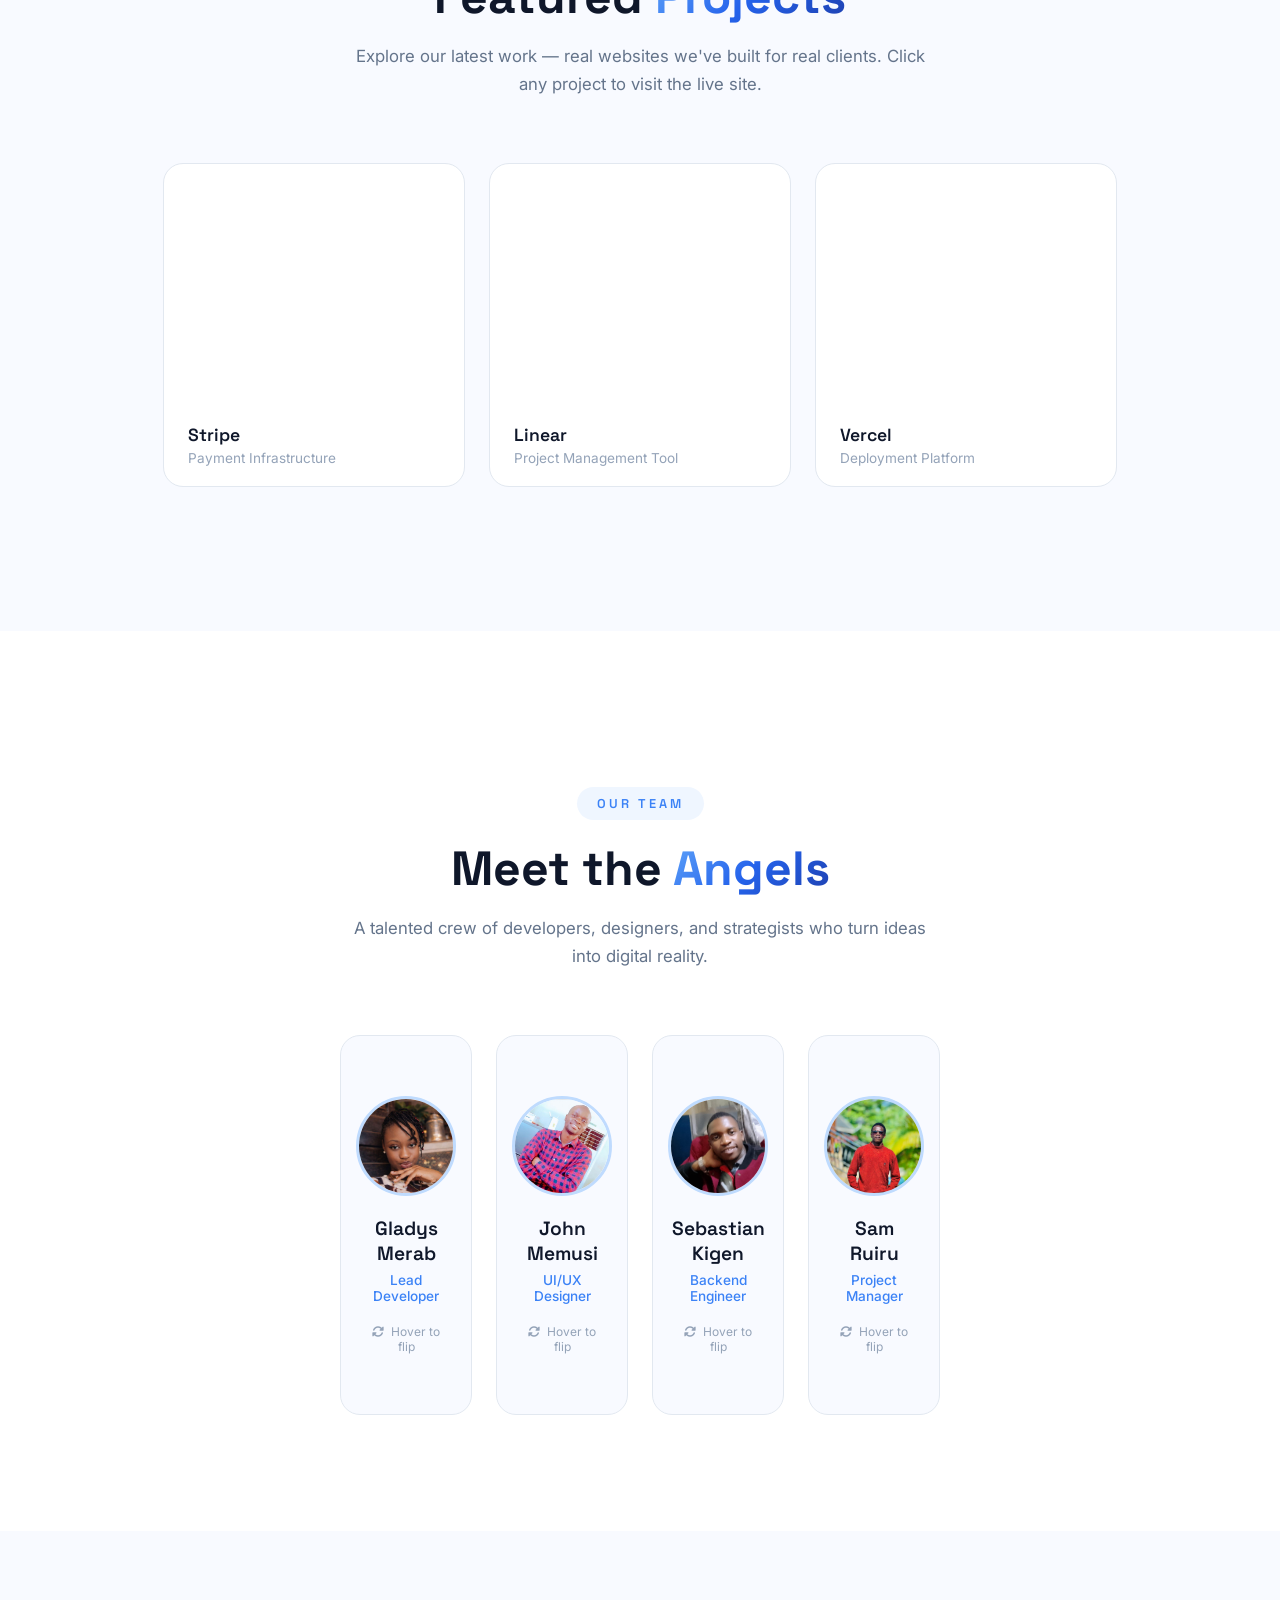
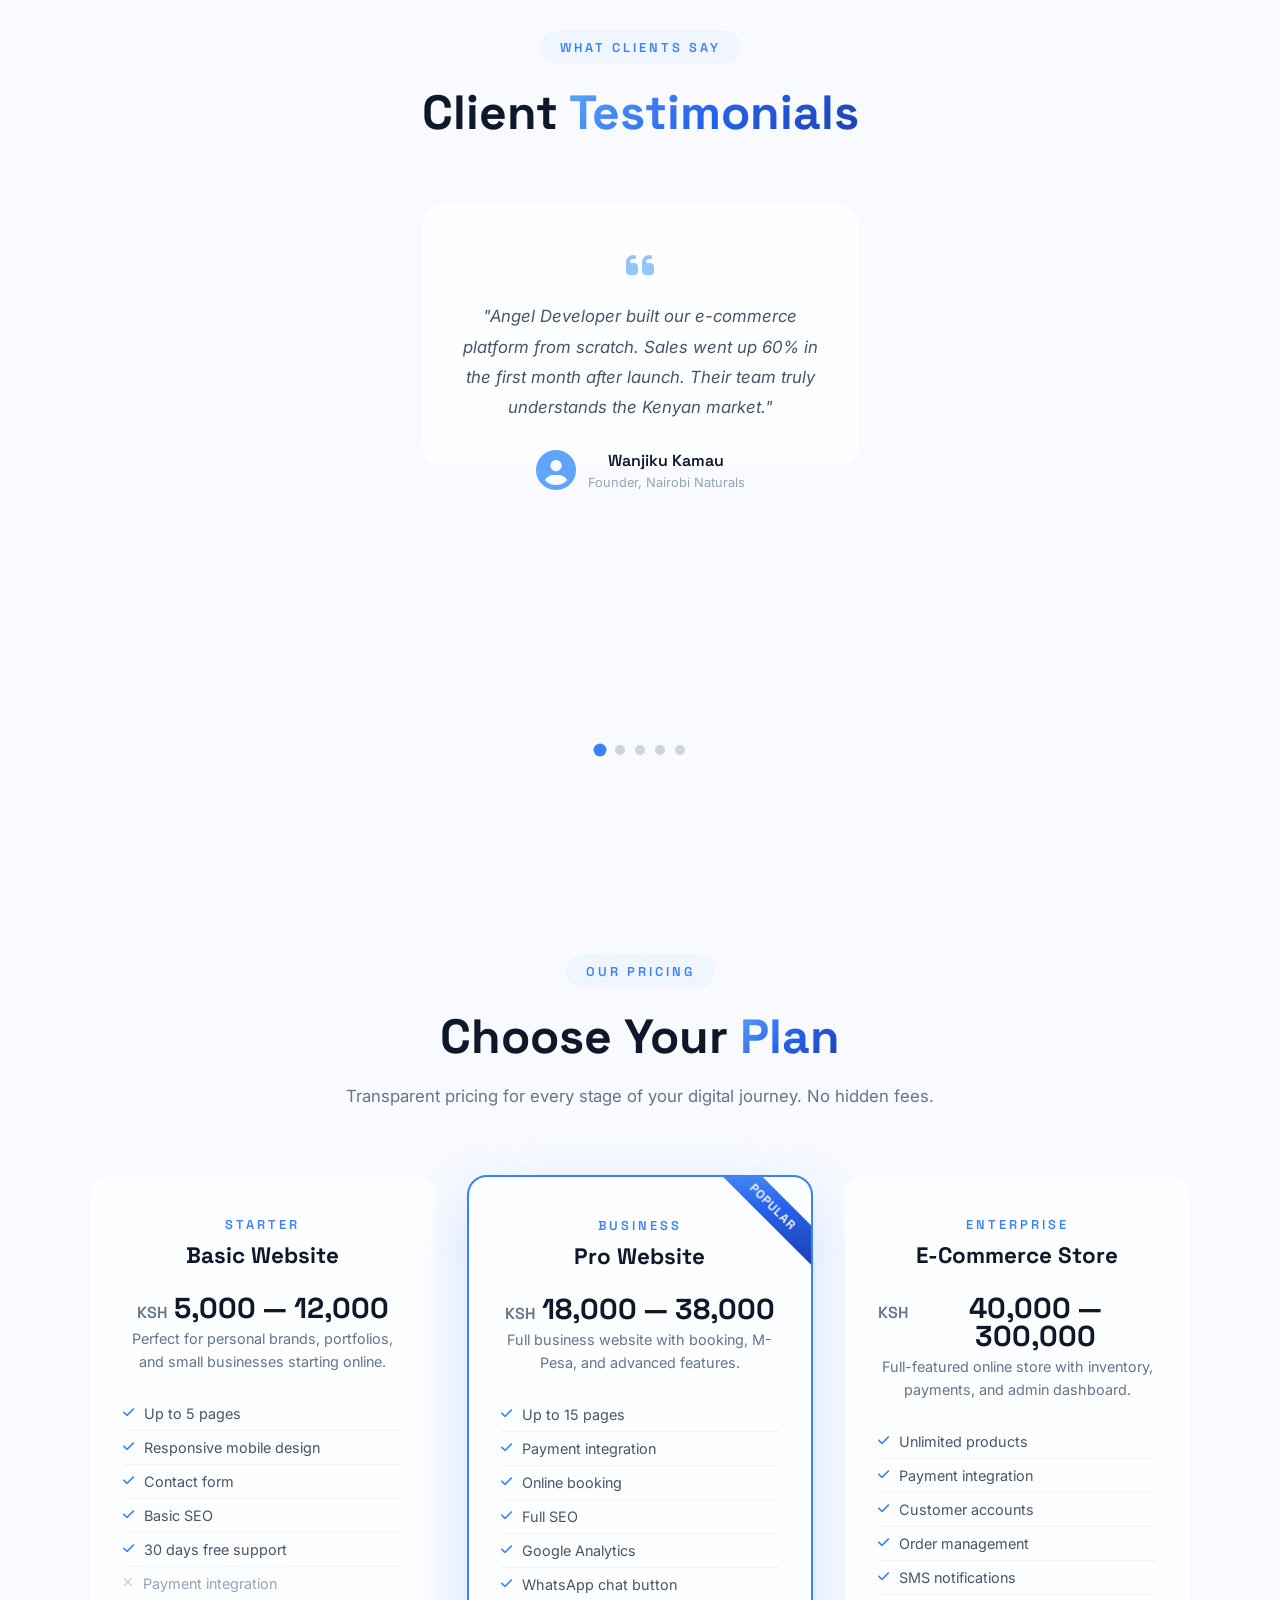
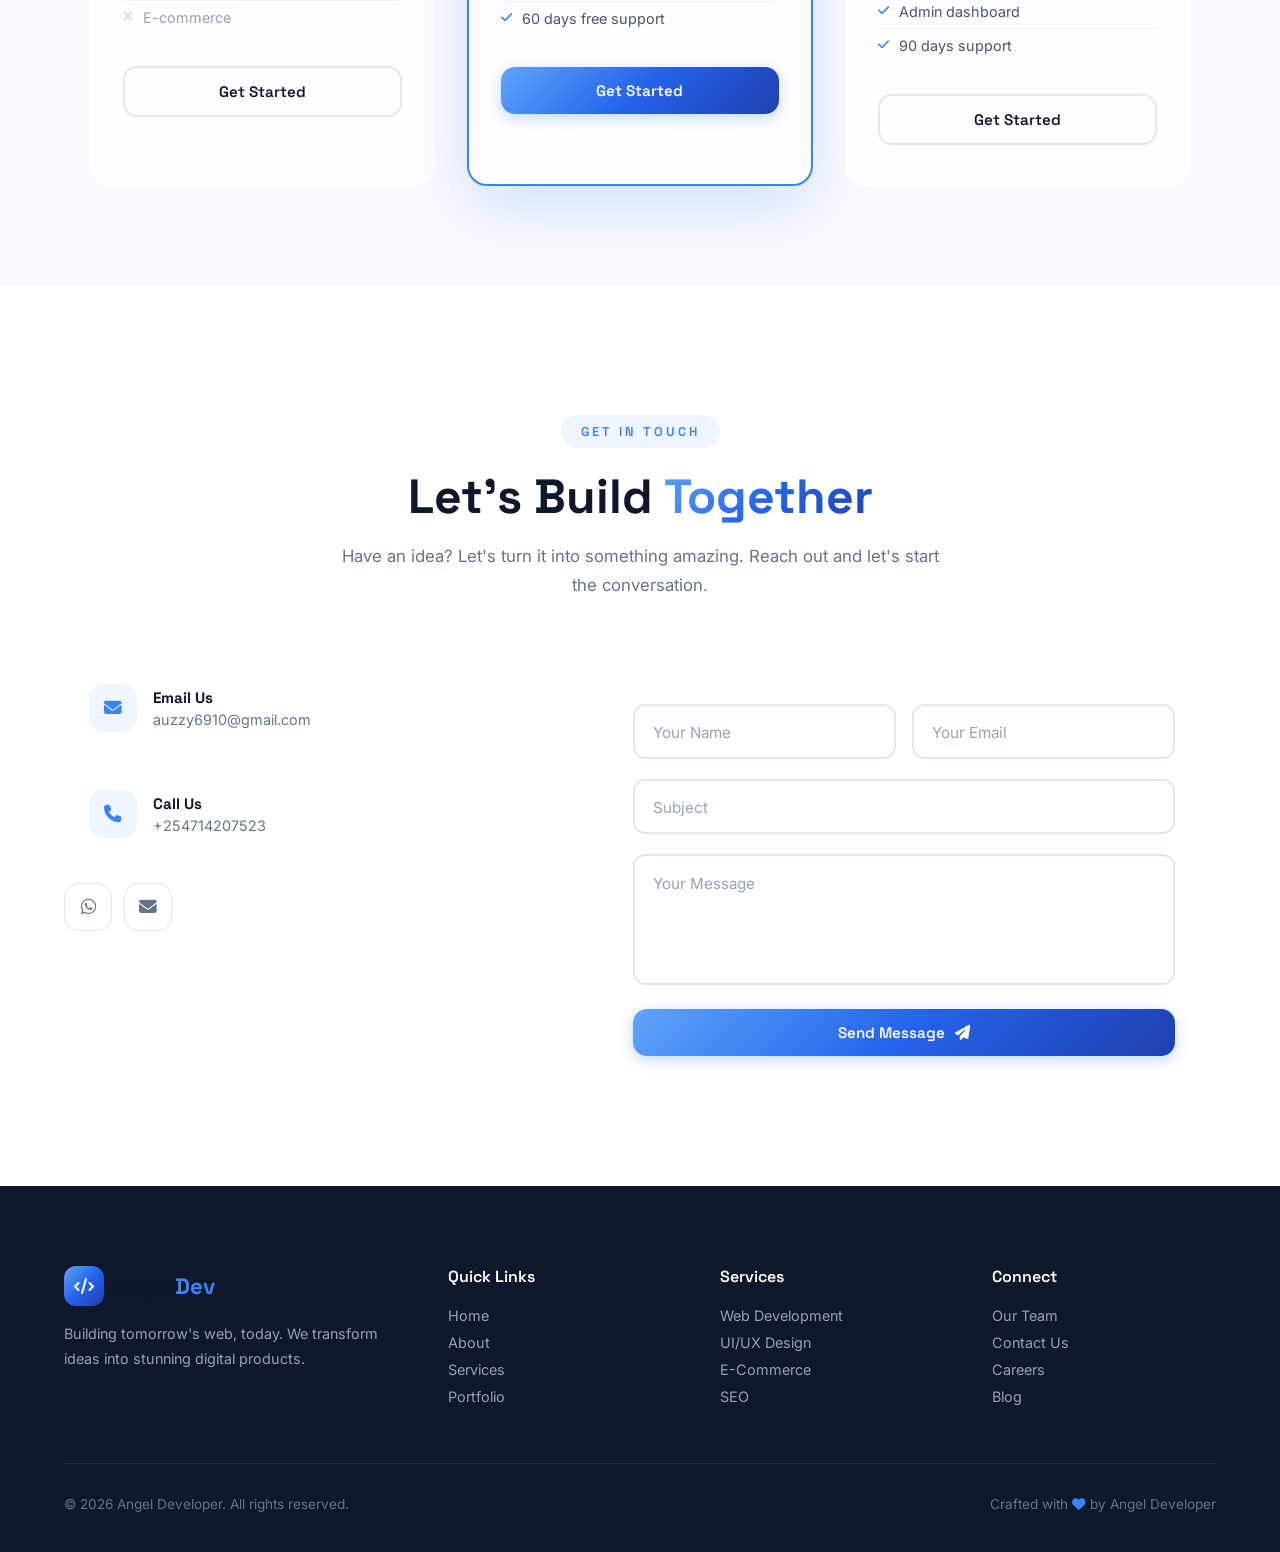
==== commit f4090182: "Add admin dashboard for portfolio management - Create admin.html with a dashboard UI to add/remove p" ====
--- a/index.html
+++ b/index.html
@@ -236,8 +236,8 @@
         <p class="section-desc">Explore our latest work — real websites we've built for real clients. Click any project to visit the live site.</p>
       </div>
 
-      <!-- Portfolio Link Input -->
-      <div class="portfolio-input-area glass-card">
+      <!-- Portfolio Link Input (hidden — use admin.html to manage portfolio) -->
+      <div class="portfolio-input-area glass-card" style="display: none;">
         <div class="input-header">
           <i class="fas fa-link"></i>
           <h3>Showcase a Website</h3>
--- a/css/style.css
+++ b/css/style.css
@@ -1519,6 +1519,8 @@
 }
 
 /* ===== RESPONSIVE ===== */
+
+/* --- Tablet landscape / small desktop --- */
 @media (max-width: 1024px) {
   .services-grid { grid-template-columns: repeat(2, 1fr); }
   .team-grid { grid-template-columns: repeat(2, 1fr); }
@@ -1526,44 +1528,240 @@
   .pricing-card.popular { transform: none; }
   .pricing-card.popular:hover { transform: translateY(-8px); }
   .footer-grid { grid-template-columns: repeat(2, 1fr); }
-}
-
+  .contact-grid { grid-template-columns: 1fr; }
+}
+
+/* --- Tablet portrait & mobile --- */
 @media (max-width: 768px) {
+  /* Hide custom cursor on touch */
   .cursor-dot, .cursor-ring { display: none; }
   body { cursor: auto; }
   a, button { cursor: pointer; }
 
-  .nav { padding: 12px 24px; }
+  /* Reduce section padding for mobile */
+  .section {
+    min-height: auto;
+    padding: 80px 0 60px;
+  }
+
+  .section-header { margin-bottom: 40px; }
+  .section-tag { font-size: 0.7rem; padding: 6px 16px; letter-spacing: 2px; }
+  .section-desc { font-size: 0.95rem; }
+
+  /* Navigation */
+  .nav { padding: 12px 20px; }
+  .nav.scrolled { padding: 10px 20px; }
   .nav-links { display: none; }
   .nav-toggle { display: flex; }
-
-  .hero-title { font-size: clamp(2.5rem, 10vw, 4rem); }
+  .nav-logo-text { font-size: 1.2rem; }
+  .nav-logo-icon { width: 36px; height: 36px; font-size: 0.9rem; }
+
+  /* Hero */
+  .hero { padding: 100px 0 60px; }
+  .hero-title { font-size: clamp(2.2rem, 10vw, 3.5rem); }
+  .hero-subtitle { font-size: 1rem; margin: 0 auto 32px; }
+  .hero-badge { font-size: 0.78rem; padding: 6px 16px; margin-bottom: 24px; }
+
+  .hero-cta {
+    flex-direction: column;
+    gap: 12px;
+    margin-bottom: 40px;
+  }
+  .hero-cta .btn { width: 100%; justify-content: center; }
+
+  .hero-stats {
+    flex-direction: row;
+    flex-wrap: wrap;
+    gap: 16px;
+    justify-content: center;
+  }
+  .stat-number { font-size: 2rem; }
+  .stat-plus { font-size: 1.5rem; }
+  .stat-label { font-size: 0.75rem; }
+
+  .scroll-indicator { display: none; }
+
+  /* About */
+  .about-grid { grid-template-columns: 1fr; gap: 16px; margin-bottom: 40px; }
+  .about-card { padding: 28px 24px; }
+  .about-card-icon { width: 52px; height: 52px; font-size: 1.2rem; }
+  .about-card h3 { font-size: 1.15rem; }
+
+  .tech-marquee::before, .tech-marquee::after { width: 40px; }
+  .tech-item { font-size: 0.85rem; padding: 8px 14px; }
+
+  /* Services */
+  .services-grid { grid-template-columns: 1fr; gap: 16px; }
+  .service-card { padding: 28px 24px; }
+  .service-card:hover { transform: none; }
+  .service-number { font-size: 3rem; }
+  .service-icon { width: 44px; height: 44px; font-size: 1.1rem; }
+  .service-card h3 { font-size: 1.1rem; }
+  .service-card p { font-size: 0.85rem; }
+
+  /* Portfolio */
+  .portfolio-grid { grid-template-columns: 1fr; gap: 16px; }
+  .portfolio-input-area { padding: 24px 20px; }
+  .input-group { flex-direction: column; }
+  .url-input { font-size: 0.9rem; padding: 14px 16px; }
+  .portfolio-preview { height: 200px; }
+  .portfolio-overlay { opacity: 1; background: rgba(15, 23, 42, 0.4); }
+  .portfolio-info { padding: 16px 20px; }
+
+  /* Team */
+  .team-grid { grid-template-columns: repeat(2, 1fr); gap: 16px; }
+  .team-card { height: 320px; }
+  .team-card-front, .team-card-back { padding: 28px 16px; }
+  .team-avatar { width: 80px; height: 80px; margin-bottom: 14px; }
+  .team-card-front h4 { font-size: 1.05rem; }
+  .team-role { font-size: 0.78rem; }
+  .team-hover-hint { font-size: 0.7rem; margin-top: 12px; }
+  .team-card-back h4 { font-size: 1.1rem; margin-bottom: 10px; }
+  .team-card-back p { font-size: 0.82rem; margin-bottom: 16px; }
+
+  /* Testimonials */
+  .testimonials { padding: 80px 0 60px; }
+  .testimonial-carousel { min-height: 220px; }
+  .testimonial-card { padding: 28px 20px; }
+  .testimonial-quote { font-size: 1.5rem; margin-bottom: 12px; }
+  .testimonial-card p { font-size: 0.92rem; line-height: 1.7; margin-bottom: 18px; }
+  .testimonial-author strong { font-size: 0.9rem; }
+  .testimonial-author span { font-size: 0.75rem; }
+  .author-avatar { font-size: 2rem; }
+  .testimonial-dots { margin-top: 240px; }
+
+  /* Pricing */
+  .pricing { padding: 80px 0 60px; }
+  .pricing-grid { max-width: 100%; grid-template-columns: 1fr; gap: 20px; }
+  .pricing-card { padding: 32px 24px; }
+  .pricing-name { font-size: 1.2rem; }
+  .pricing-amount { font-size: 1.5rem; }
+  .pricing-desc { font-size: 0.85rem; }
+  .pricing-features li { font-size: 0.85rem; }
+
+  /* Contact */
+  .contact-grid { grid-template-columns: 1fr; gap: 32px; }
+  .contact-form { padding: 28px 20px; }
+  .form-row { grid-template-columns: 1fr; }
+  .form-group input, .form-group textarea { padding: 14px 16px; font-size: 0.9rem; }
+  .form-group label { font-size: 0.9rem; left: 16px; }
+  .form-group input:focus ~ label,
+  .form-group input:not(:placeholder-shown) ~ label,
+  .form-group textarea:focus ~ label,
+  .form-group textarea:not(:placeholder-shown) ~ label {
+    left: 12px;
+    font-size: 0.72rem;
+  }
+
+  /* Footer */
+  .footer { padding: 60px 0 32px; }
+  .footer-grid { grid-template-columns: 1fr; gap: 32px; margin-bottom: 32px; }
+  .footer-bottom { flex-direction: column; gap: 8px; text-align: center; }
+
+  /* Buttons - ensure tap targets are big enough */
+  .btn { padding: 14px 28px; font-size: 0.9rem; min-height: 48px; }
+  .btn-sm { padding: 12px 20px; min-height: 44px; }
+
+  /* Body scroll lock when mobile menu is open */
+  body.menu-open { overflow: hidden; }
+}
+
+/* --- Small phones --- */
+@media (max-width: 480px) {
+  .container { padding: 0 16px; }
+
+  .section { padding: 64px 0 48px; }
+  .section-title { font-size: clamp(1.6rem, 6vw, 2.2rem); }
+
+  /* Hero */
+  .hero { padding: 80px 0 48px; }
+  .hero-content { padding: 0 16px; }
+  .hero-title { font-size: clamp(2rem, 9vw, 2.8rem); }
+  .hero-subtitle { font-size: 0.9rem; line-height: 1.6; }
+  .hero-stats { gap: 12px; }
+  .stat-number { font-size: 1.6rem; }
+  .stat-plus { font-size: 1.2rem; }
+  .stat-label { font-size: 0.7rem; }
+
+  /* Team goes 1 column */
+  .team-grid { grid-template-columns: 1fr; }
+  .team-card { height: 300px; }
+  .team-card-front, .team-card-back { padding: 24px 16px; }
+  .team-avatar { width: 70px; height: 70px; }
+
+  /* Pricing card padding */
+  .pricing-card { padding: 24px 18px; }
+  .pricing-amount { font-size: 1.3rem; }
+
+  /* Portfolio */
+  .portfolio-preview { height: 170px; }
+
+  /* Contact */
+  .contact-form { padding: 24px 16px; }
+  .contact-info-item { padding: 16px; }
+  .contact-info-item i { width: 40px; height: 40px; font-size: 0.95rem; }
+
+  /* Footer */
+  .footer { padding: 48px 0 24px; }
+  .footer-brand p { font-size: 0.82rem; }
+  .footer-links a { font-size: 0.82rem; }
+
+  /* Mobile menu links smaller on small phones */
+  .mobile-link { font-size: 1.6rem; }
+
+  /* Testimonials */
+  .testimonial-carousel { min-height: 240px; }
+  .testimonial-card { padding: 24px 16px; }
+  .testimonial-card p { font-size: 0.85rem; }
+  .testimonial-dots { margin-top: 260px; }
+}
+
+/* --- Extra small phones (< 360px) --- */
+@media (max-width: 360px) {
+  .hero-title { font-size: 1.8rem; }
+  .hero-subtitle { font-size: 0.85rem; }
+  .hero-badge { font-size: 0.72rem; padding: 5px 12px; }
 
   .hero-stats {
     flex-direction: column;
-    gap: 20px;
+    gap: 10px;
   }
 
-  .hero-cta { flex-direction: column; }
-
-  .about-grid { grid-template-columns: 1fr; }
-  .services-grid { grid-template-columns: 1fr; }
-  .portfolio-grid { grid-template-columns: 1fr; }
-  .team-grid { grid-template-columns: repeat(2, 1fr); }
-
-  .pricing-grid { max-width: 400px; }
-  .contact-grid { grid-template-columns: 1fr; }
-  .form-row { grid-template-columns: 1fr; }
-
-  .footer-grid { grid-template-columns: 1fr; }
-  .footer-bottom { flex-direction: column; gap: 8px; text-align: center; }
-
-  .input-group { flex-direction: column; }
-}
-
-@media (max-width: 480px) {
-  .team-grid { grid-template-columns: 1fr; }
-  .team-card { height: 340px; }
+  .section-title { font-size: 1.5rem; }
+
+  .about-card { padding: 22px 16px; }
+  .service-card { padding: 22px 16px; }
+
+  .pricing-amount { font-size: 1.15rem; }
+
+  .team-card { height: 280px; }
+  .team-avatar { width: 60px; height: 60px; }
+
+  .mobile-link { font-size: 1.4rem; }
+
+  .testimonial-dots { margin-top: 280px; }
+}
+
+/* --- Touch device adjustments --- */
+@media (hover: none) and (pointer: coarse) {
+  .cursor-dot, .cursor-ring { display: none; }
+  body { cursor: auto; }
+  a, button { cursor: pointer; }
+
+  /* Disable hover-only effects */
+  .service-card:hover { transform: none; box-shadow: none; border-color: var(--gray-200); }
+  .service-card:hover::before { transform: scaleX(0); }
+  .service-card:hover .service-icon { background: var(--blue-50); color: var(--blue-500); }
+  .about-card:hover { transform: none; box-shadow: none; }
+  .portfolio-item:hover { transform: none; box-shadow: none; }
+
+  /* Show portfolio overlay by default on touch */
+  .portfolio-overlay { opacity: 1; background: rgba(15, 23, 42, 0.35); }
+
+  /* Team cards: tap to flip instead of hover */
+  .team-card:hover .team-card-inner { transform: none; }
+  .team-card.flipped .team-card-inner { transform: rotateY(180deg); }
+  .team-hover-hint i::before { content: "\f0a6"; }
 }
 
 /* WhatsApp Floating Button */
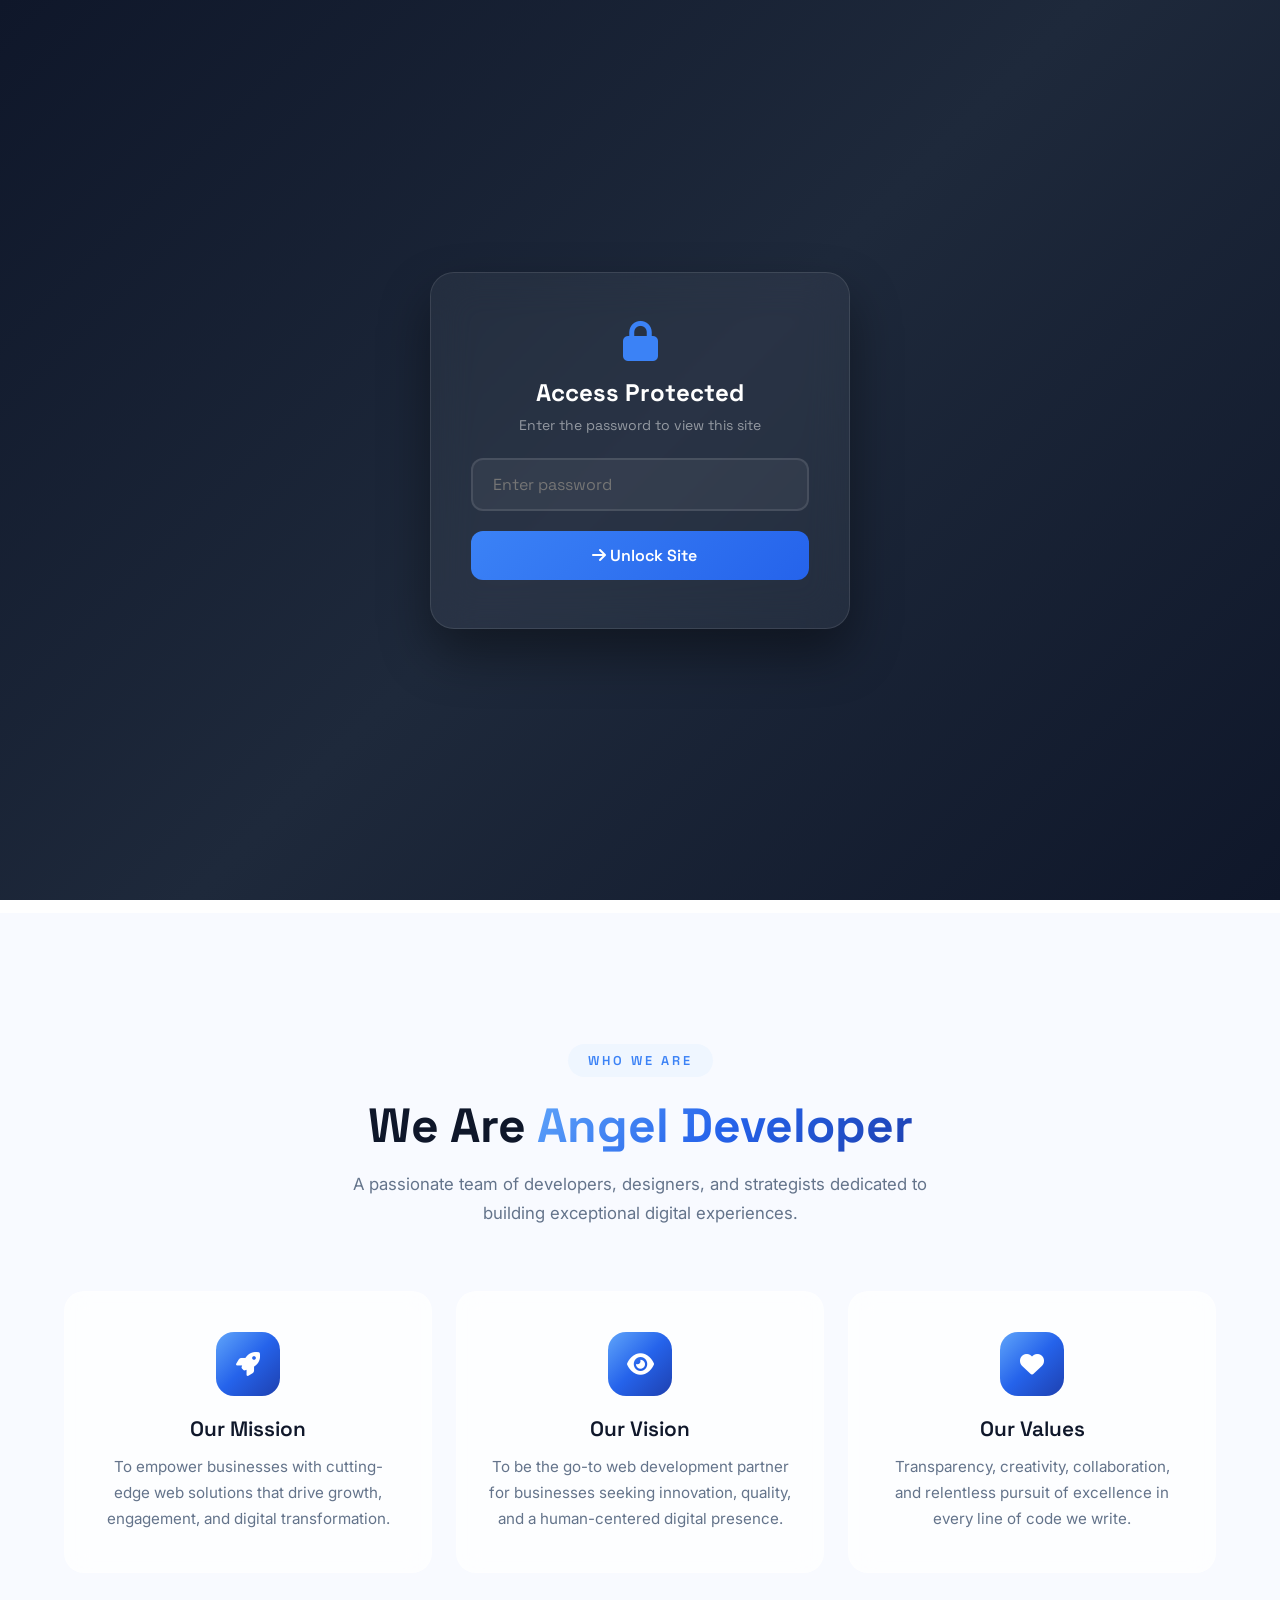
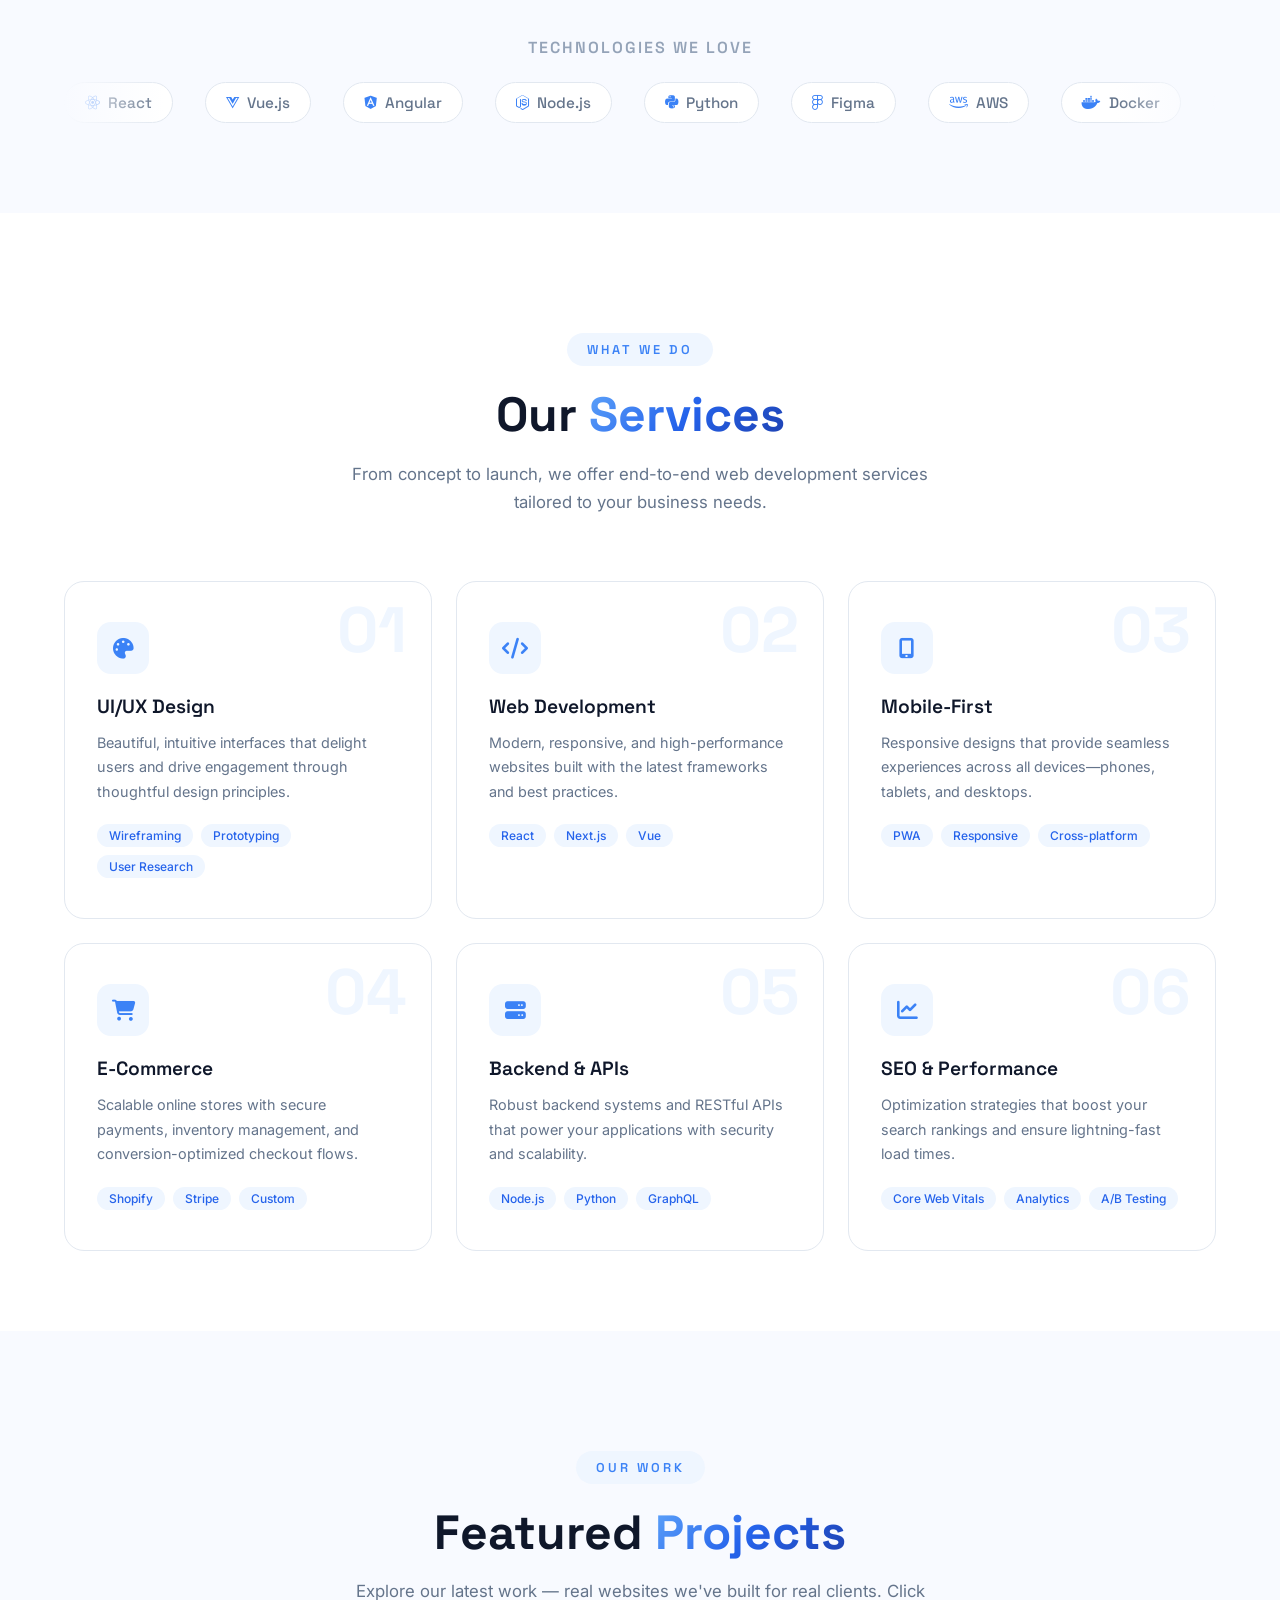
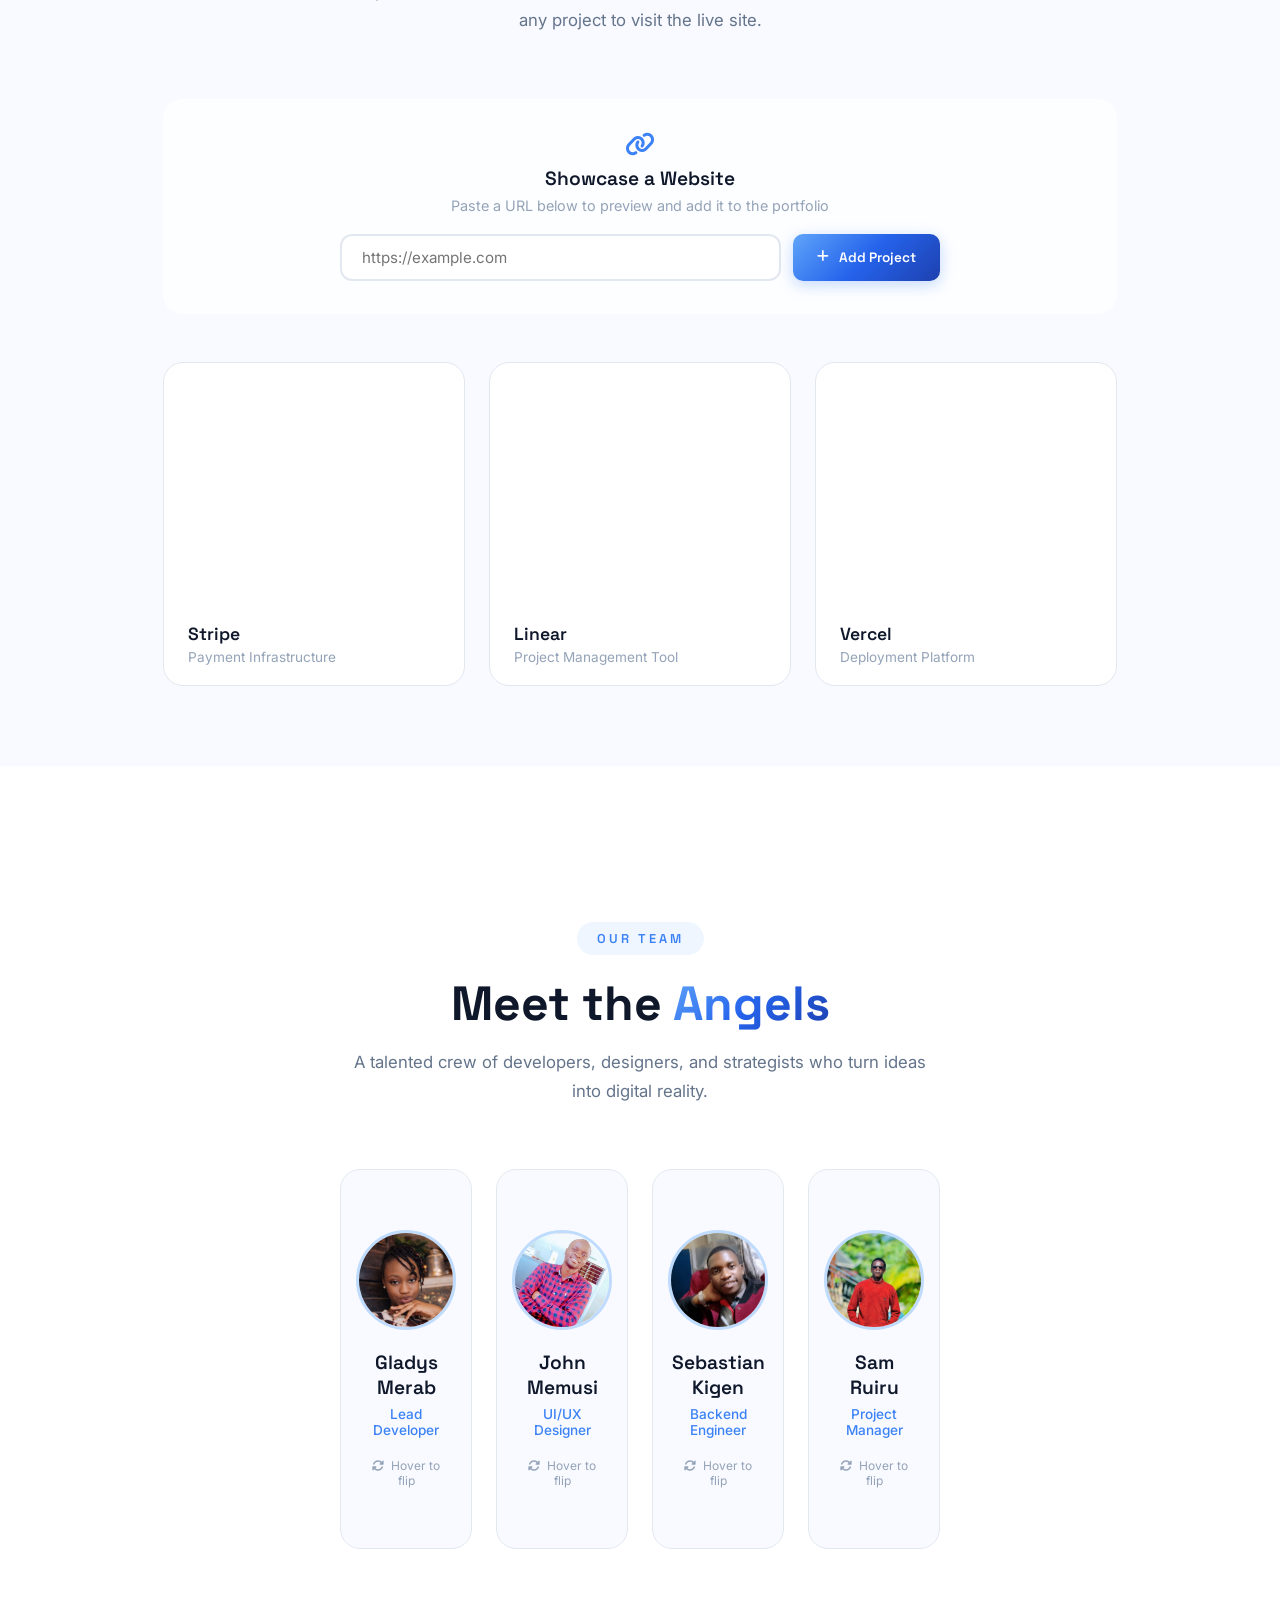
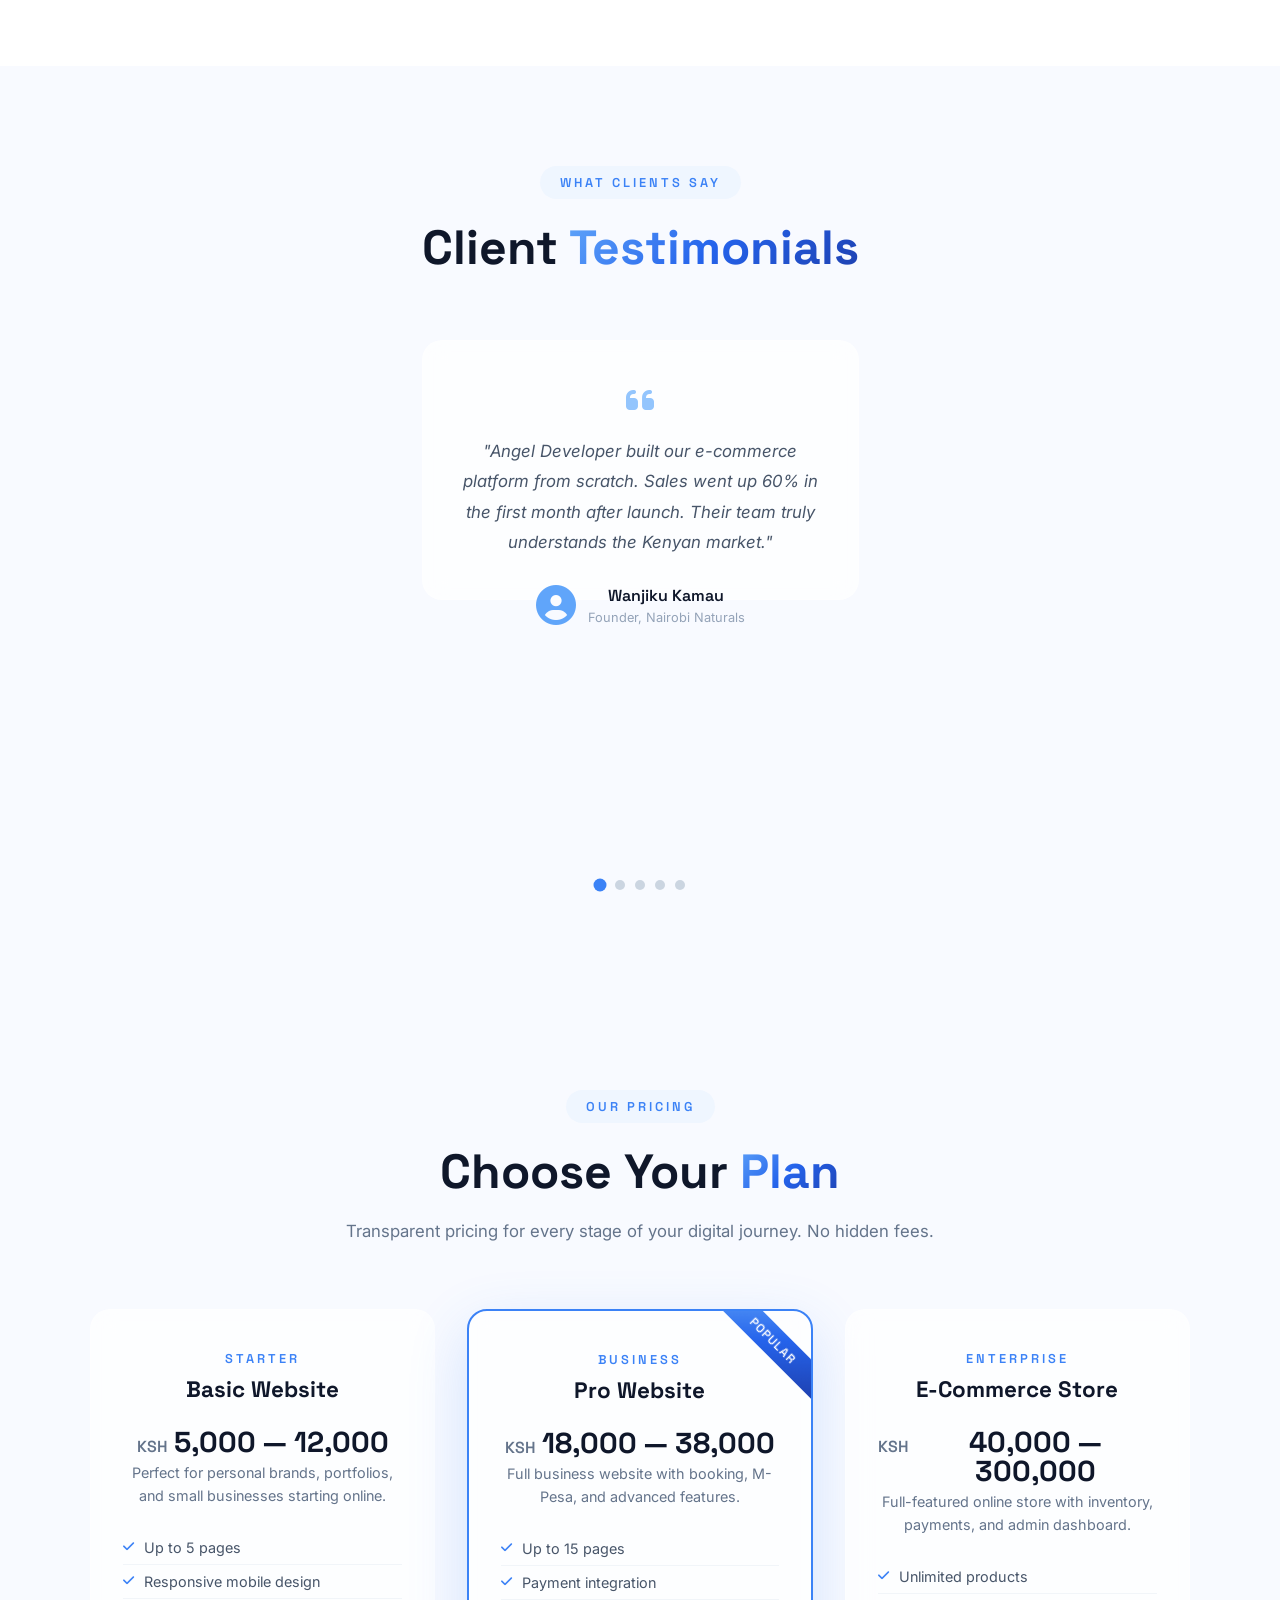
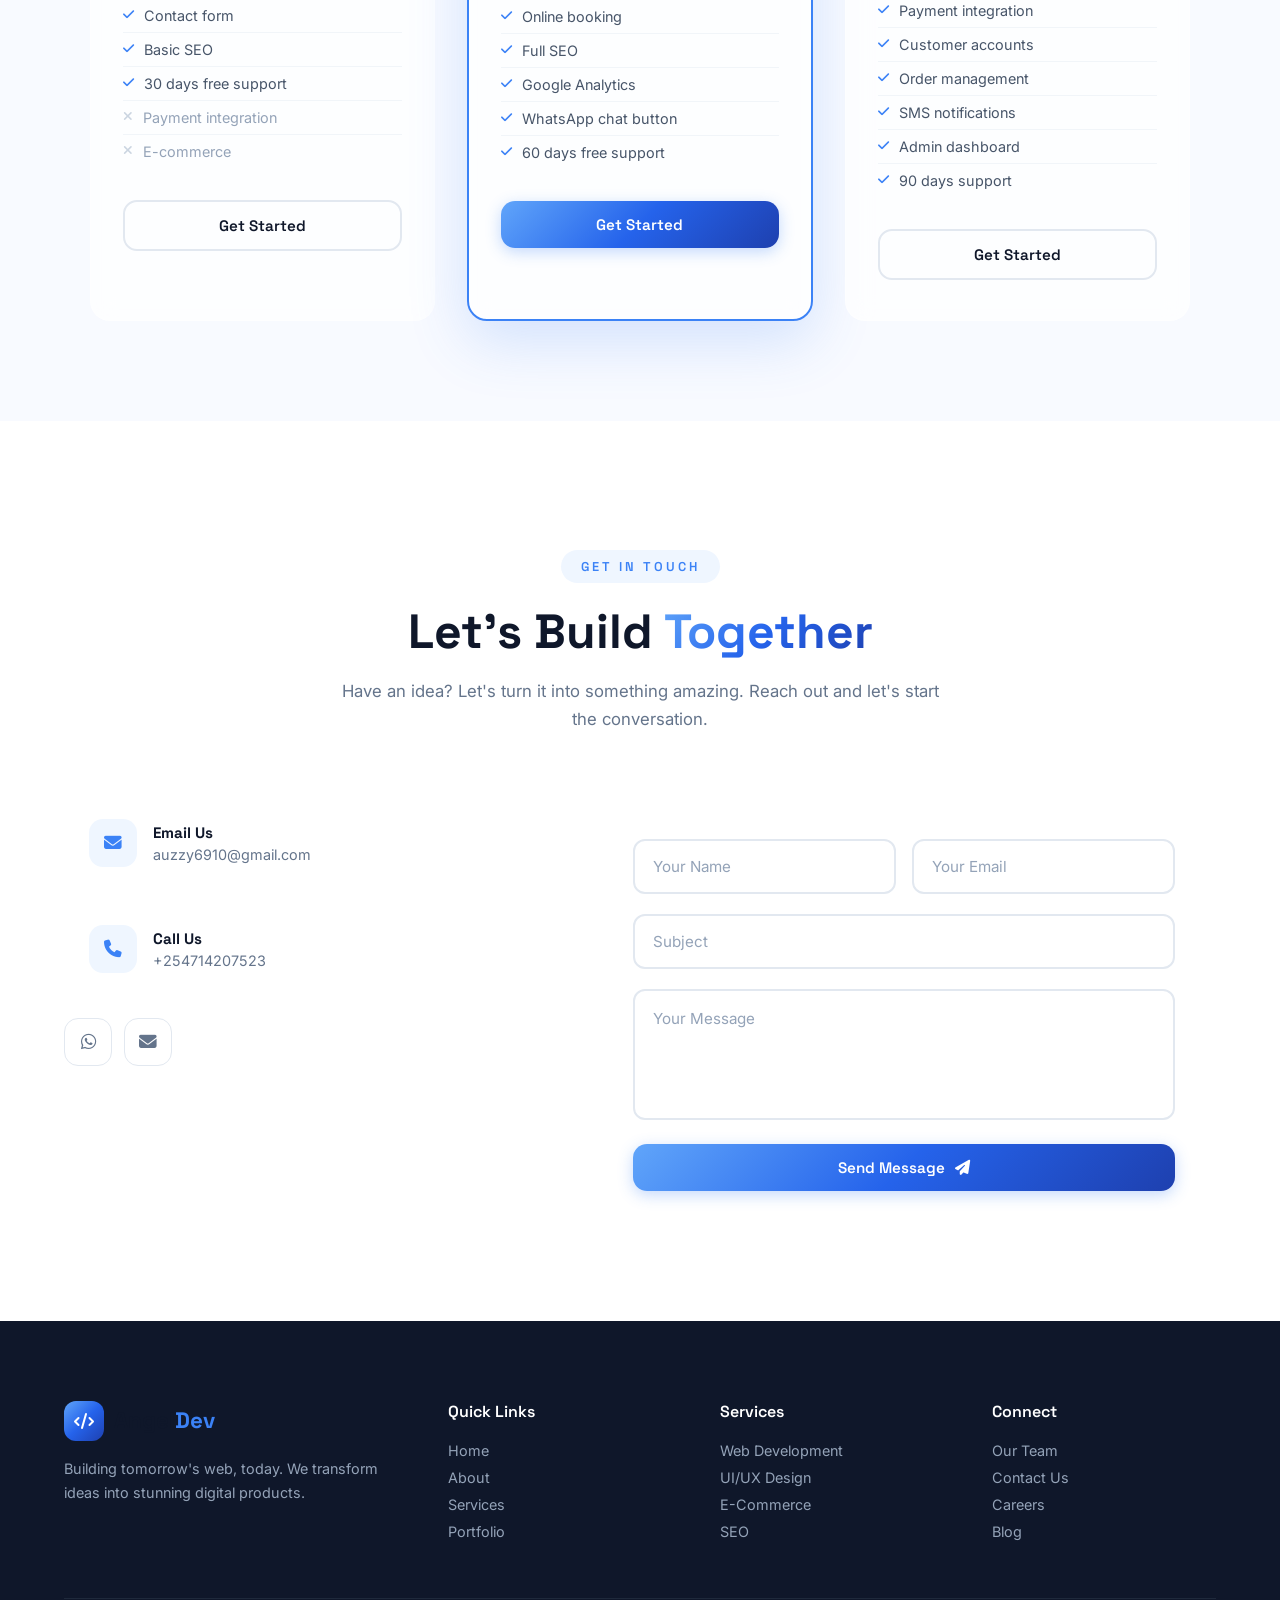
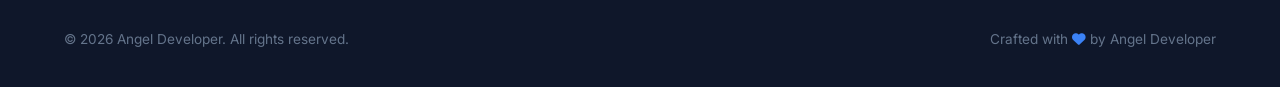
==== commit e16770df: "Add password protection gate to site Co-Authored-By: Devin AI <158243242+devin-ai-integration[bot]@u" ====
--- a/index.html
+++ b/index.html
@@ -11,6 +11,104 @@
   <link rel="stylesheet" href="https://cdnjs.cloudflare.com/ajax/libs/font-awesome/6.5.1/css/all.min.css" />
 </head>
 <body>
+  <!-- Password Protection Screen -->
+  <div id="passwordGate" style="
+    position: fixed;
+    top: 0; left: 0;
+    width: 100%; height: 100%;
+    background: linear-gradient(135deg, #0f172a 0%, #1e293b 50%, #0f172a 100%);
+    display: flex;
+    align-items: center;
+    justify-content: center;
+    z-index: 100000;
+    font-family: 'Space Grotesk', sans-serif;
+  ">
+    <div style="
+      background: rgba(255,255,255,0.05);
+      backdrop-filter: blur(20px);
+      border: 1px solid rgba(255,255,255,0.1);
+      border-radius: 24px;
+      padding: 48px 40px;
+      max-width: 420px;
+      width: 90%;
+      text-align: center;
+      box-shadow: 0 25px 50px rgba(0,0,0,0.4);
+    ">
+      <div style="margin-bottom: 24px;">
+        <i class="fas fa-lock" style="font-size: 40px; color: #3b82f6; margin-bottom: 16px; display: block;"></i>
+        <h2 style="color: #fff; font-size: 24px; margin: 0 0 8px;">Access Protected</h2>
+        <p style="color: rgba(255,255,255,0.5); font-size: 14px; margin: 0;">Enter the password to view this site</p>
+      </div>
+      <div style="position: relative; margin-bottom: 20px;">
+        <input
+          type="password"
+          id="passwordInput"
+          placeholder="Enter password"
+          autocomplete="off"
+          style="
+            width: 100%;
+            padding: 14px 20px;
+            border: 2px solid rgba(255,255,255,0.1);
+            border-radius: 12px;
+            background: rgba(255,255,255,0.05);
+            color: #fff;
+            font-size: 16px;
+            font-family: 'Space Grotesk', sans-serif;
+            outline: none;
+            box-sizing: border-box;
+            transition: border-color 0.3s;
+          "
+          onfocus="this.style.borderColor='#3b82f6'"
+          onblur="this.style.borderColor='rgba(255,255,255,0.1)'"
+        />
+      </div>
+      <p id="passwordError" style="color: #ef4444; font-size: 13px; margin: 0 0 16px; display: none;">Incorrect password. Please try again.</p>
+      <button
+        id="passwordSubmit"
+        onclick="checkPassword()"
+        style="
+          width: 100%;
+          padding: 14px;
+          background: linear-gradient(135deg, #3b82f6, #2563eb);
+          color: #fff;
+          border: none;
+          border-radius: 12px;
+          font-size: 16px;
+          font-weight: 600;
+          font-family: 'Space Grotesk', sans-serif;
+          cursor: pointer;
+          transition: transform 0.2s, box-shadow 0.2s;
+        "
+        onmouseover="this.style.transform='translateY(-2px)';this.style.boxShadow='0 8px 25px rgba(59,130,246,0.4)'"
+        onmouseout="this.style.transform='translateY(0)';this.style.boxShadow='none'"
+      >
+        <i class="fas fa-arrow-right" style="margin-left: 8px;"></i>
+        Unlock Site
+      </button>
+    </div>
+  </div>
+  <script>
+    function checkPassword() {
+      var input = document.getElementById('passwordInput');
+      var error = document.getElementById('passwordError');
+      var gate = document.getElementById('passwordGate');
+      if (input.value === 'Austine@7828') {
+        gate.style.transition = 'opacity 0.5s ease';
+        gate.style.opacity = '0';
+        setTimeout(function() { gate.style.display = 'none'; }, 500);
+        error.style.display = 'none';
+      } else {
+        error.style.display = 'block';
+        input.style.borderColor = '#ef4444';
+        input.value = '';
+        setTimeout(function() { input.style.borderColor = 'rgba(255,255,255,0.1)'; }, 1500);
+      }
+    }
+    document.getElementById('passwordInput').addEventListener('keydown', function(e) {
+      if (e.key === 'Enter') checkPassword();
+    });
+  </script>
+
   <!-- Custom Cursor -->
   <div class="cursor-dot" id="cursorDot"></div>
   <div class="cursor-ring" id="cursorRing"></div>
@@ -236,8 +334,8 @@
         <p class="section-desc">Explore our latest work — real websites we've built for real clients. Click any project to visit the live site.</p>
       </div>
 
-      <!-- Portfolio Link Input (hidden — use admin.html to manage portfolio) -->
-      <div class="portfolio-input-area glass-card" style="display: none;">
+      <!-- Portfolio Link Input -->
+      <div class="portfolio-input-area glass-card">
         <div class="input-header">
           <i class="fas fa-link"></i>
           <h3>Showcase a Website</h3>
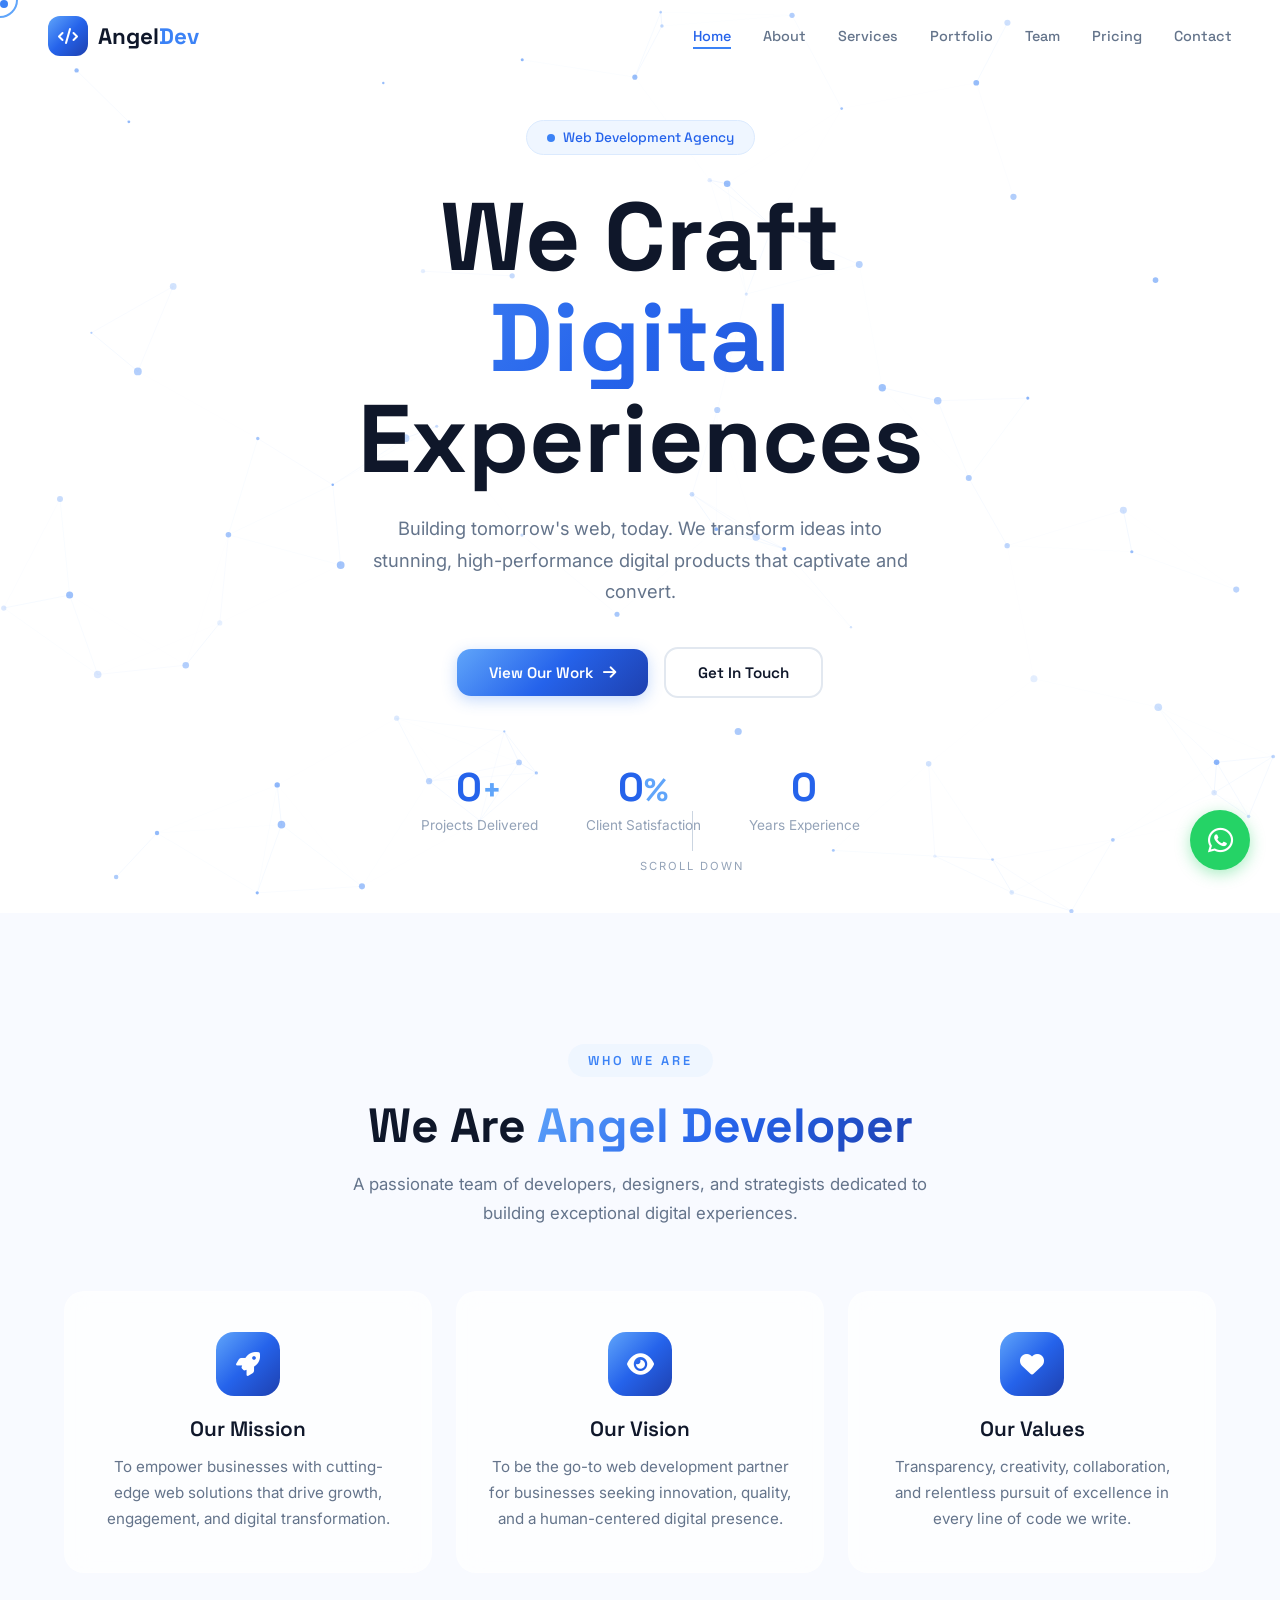
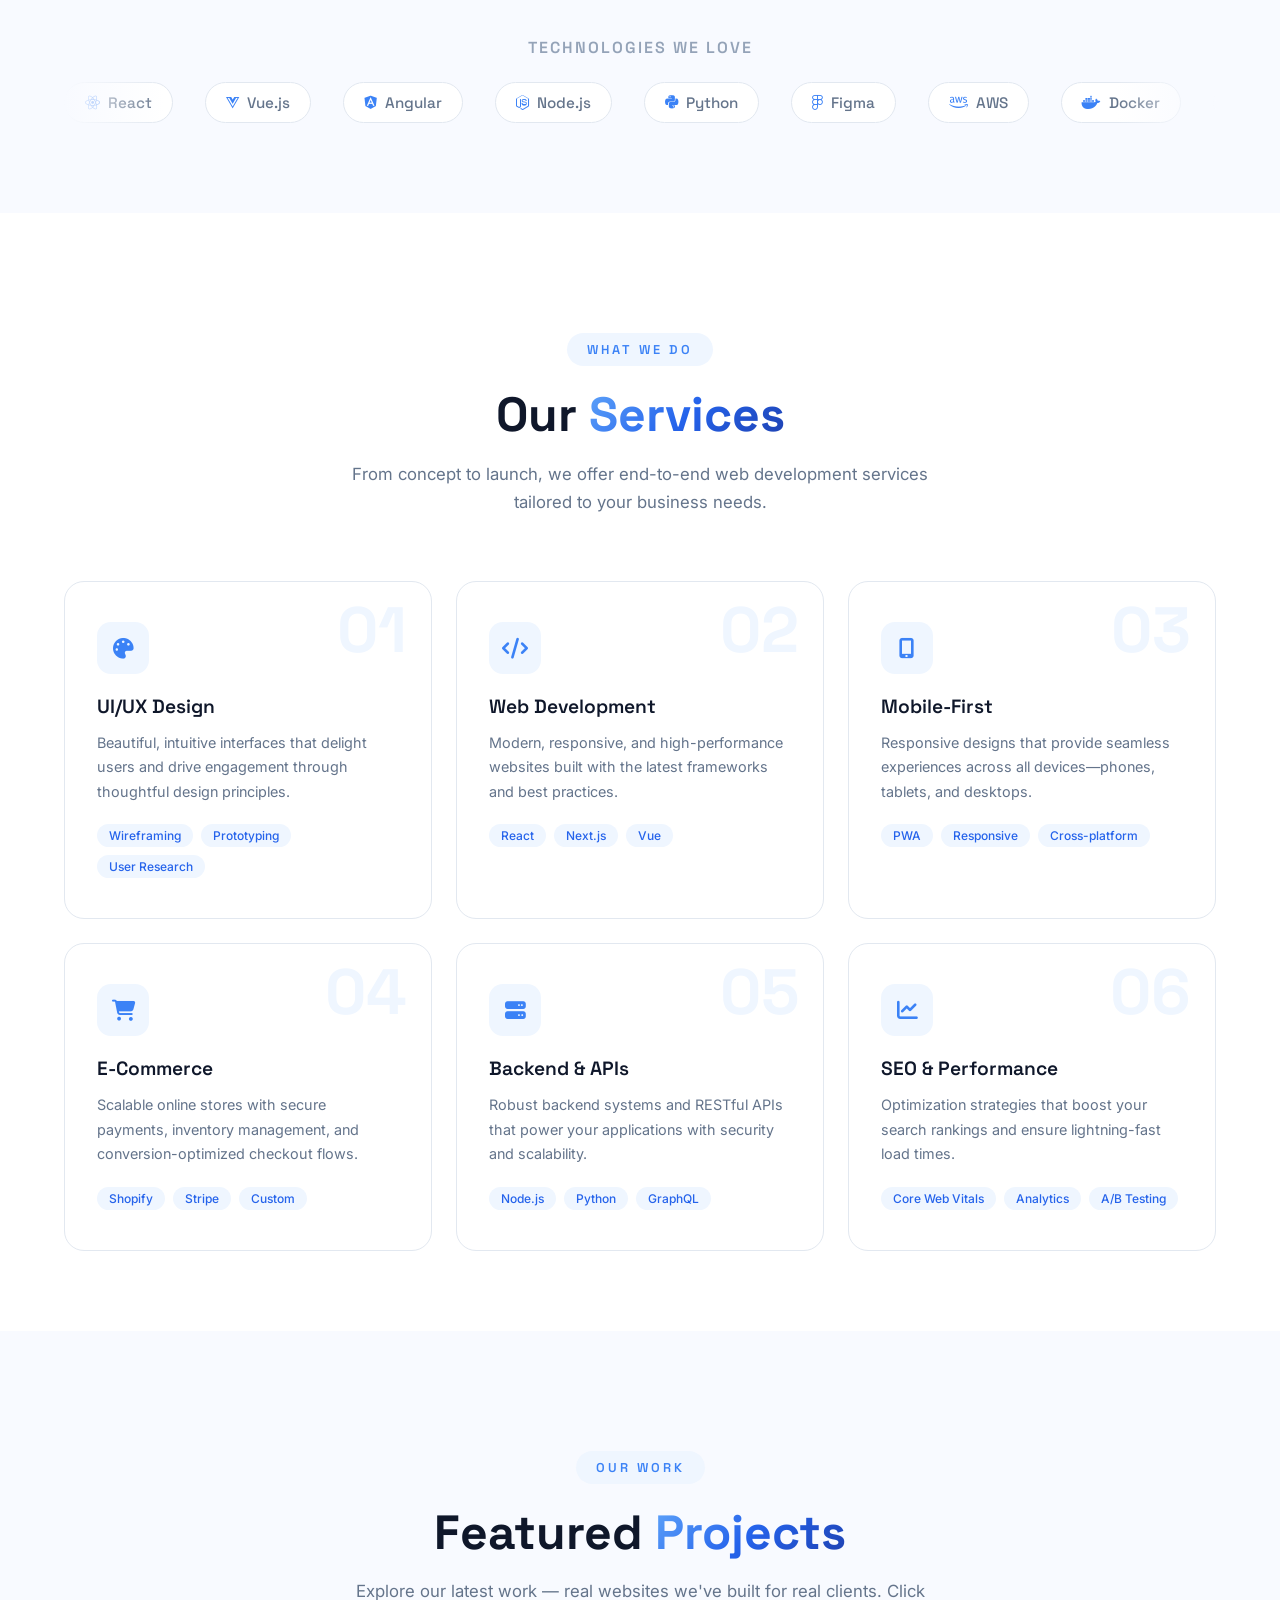
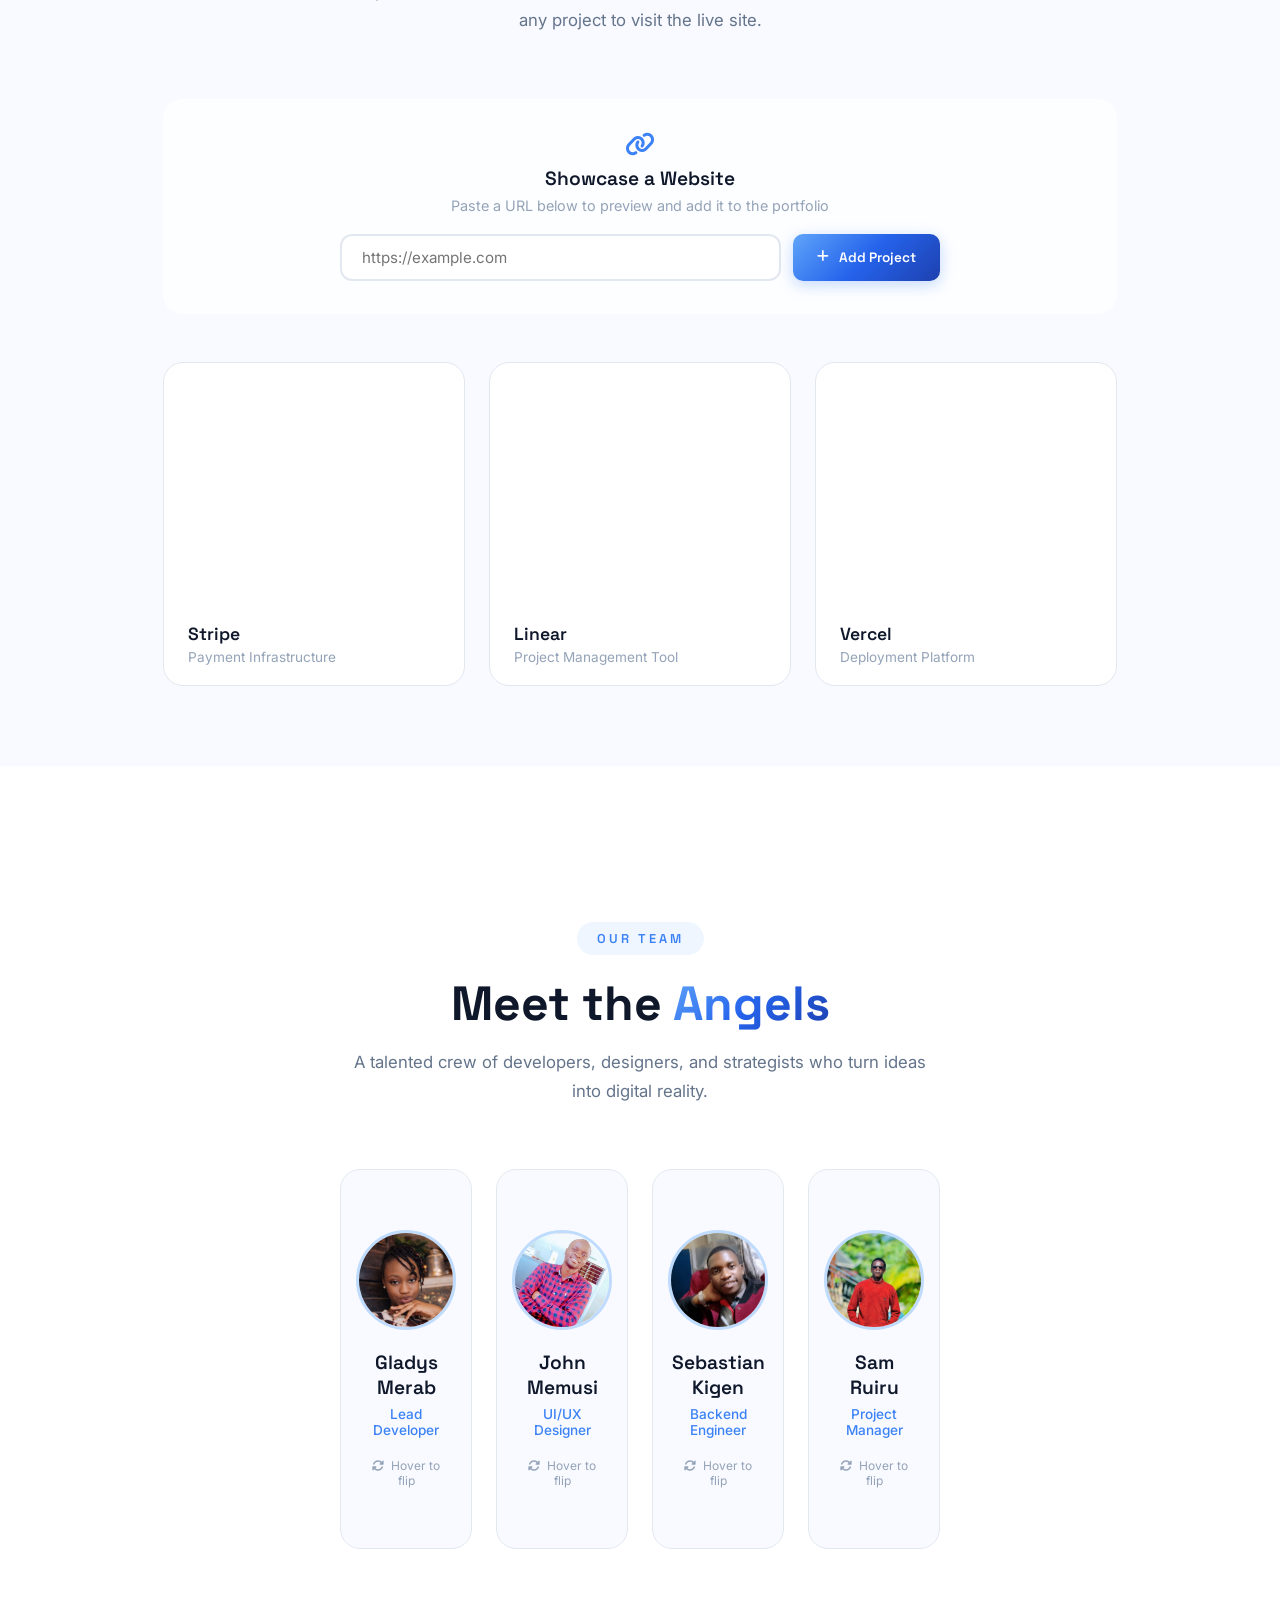
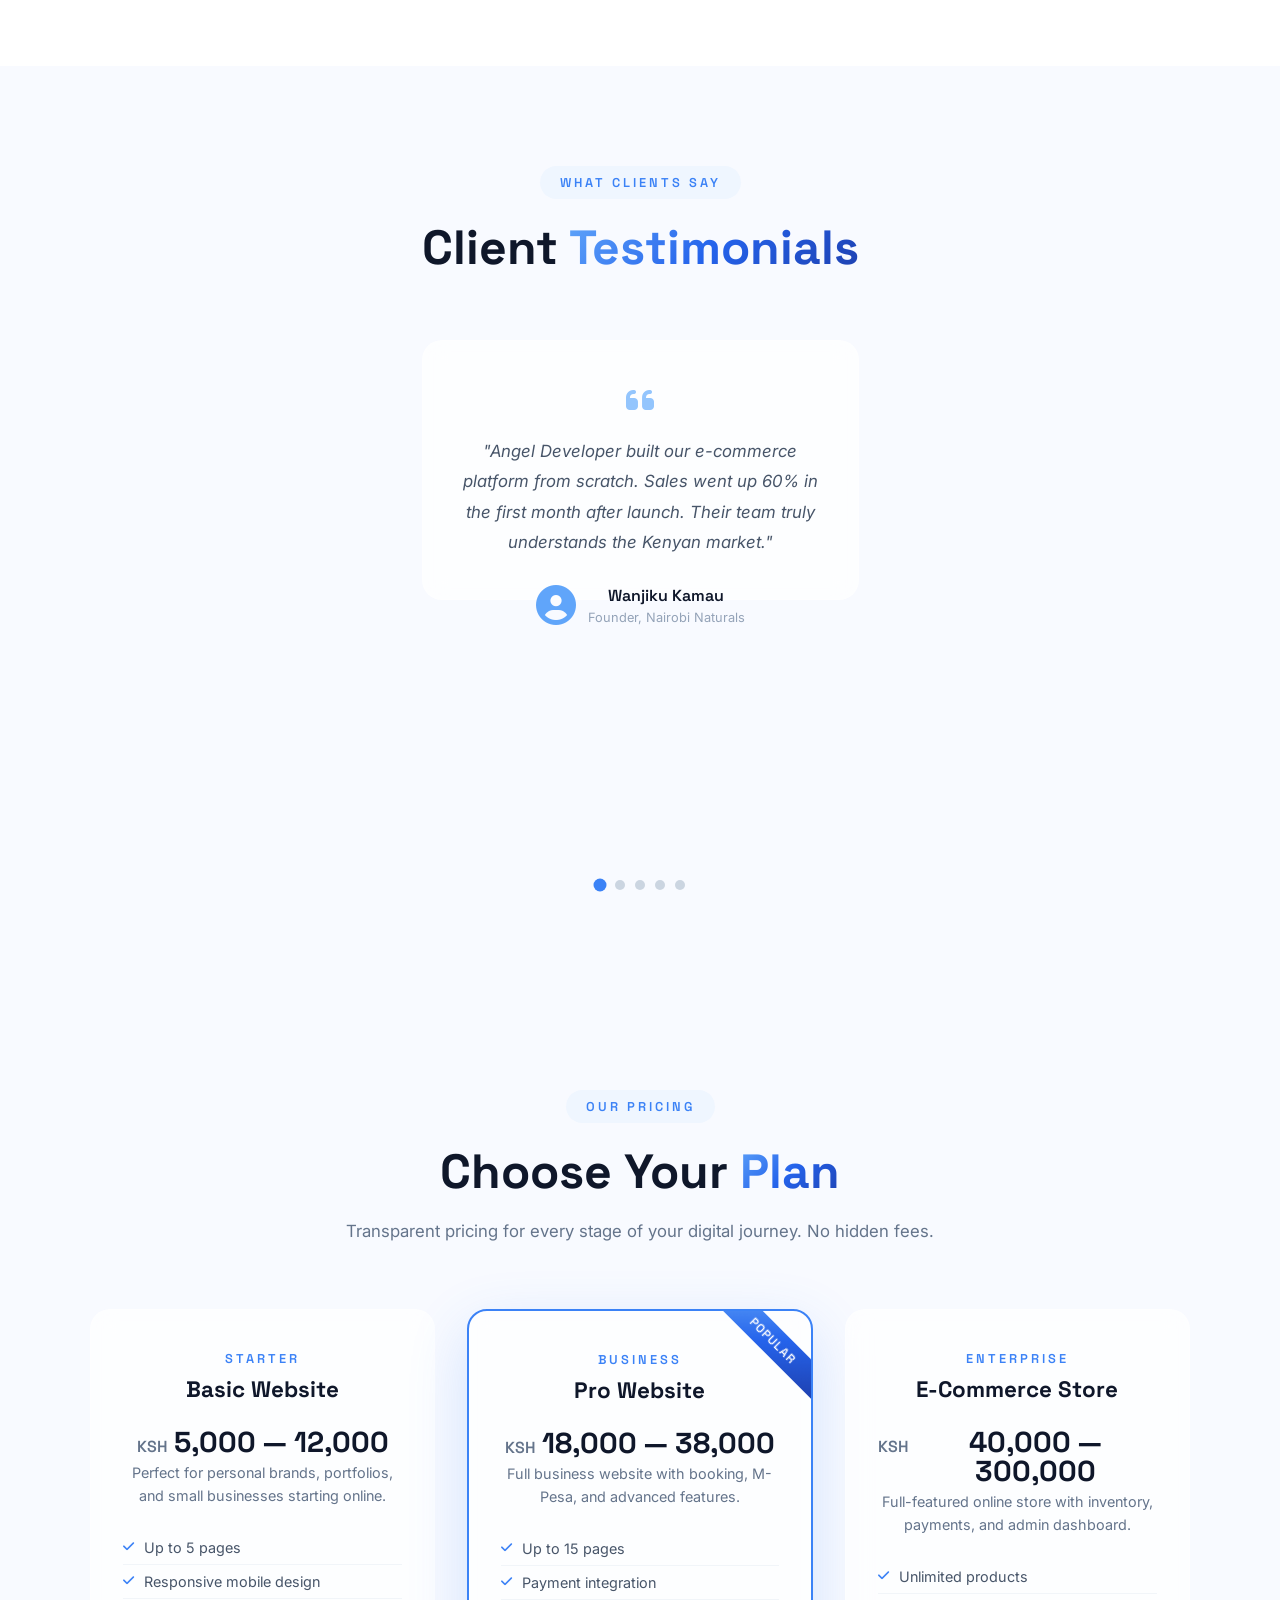
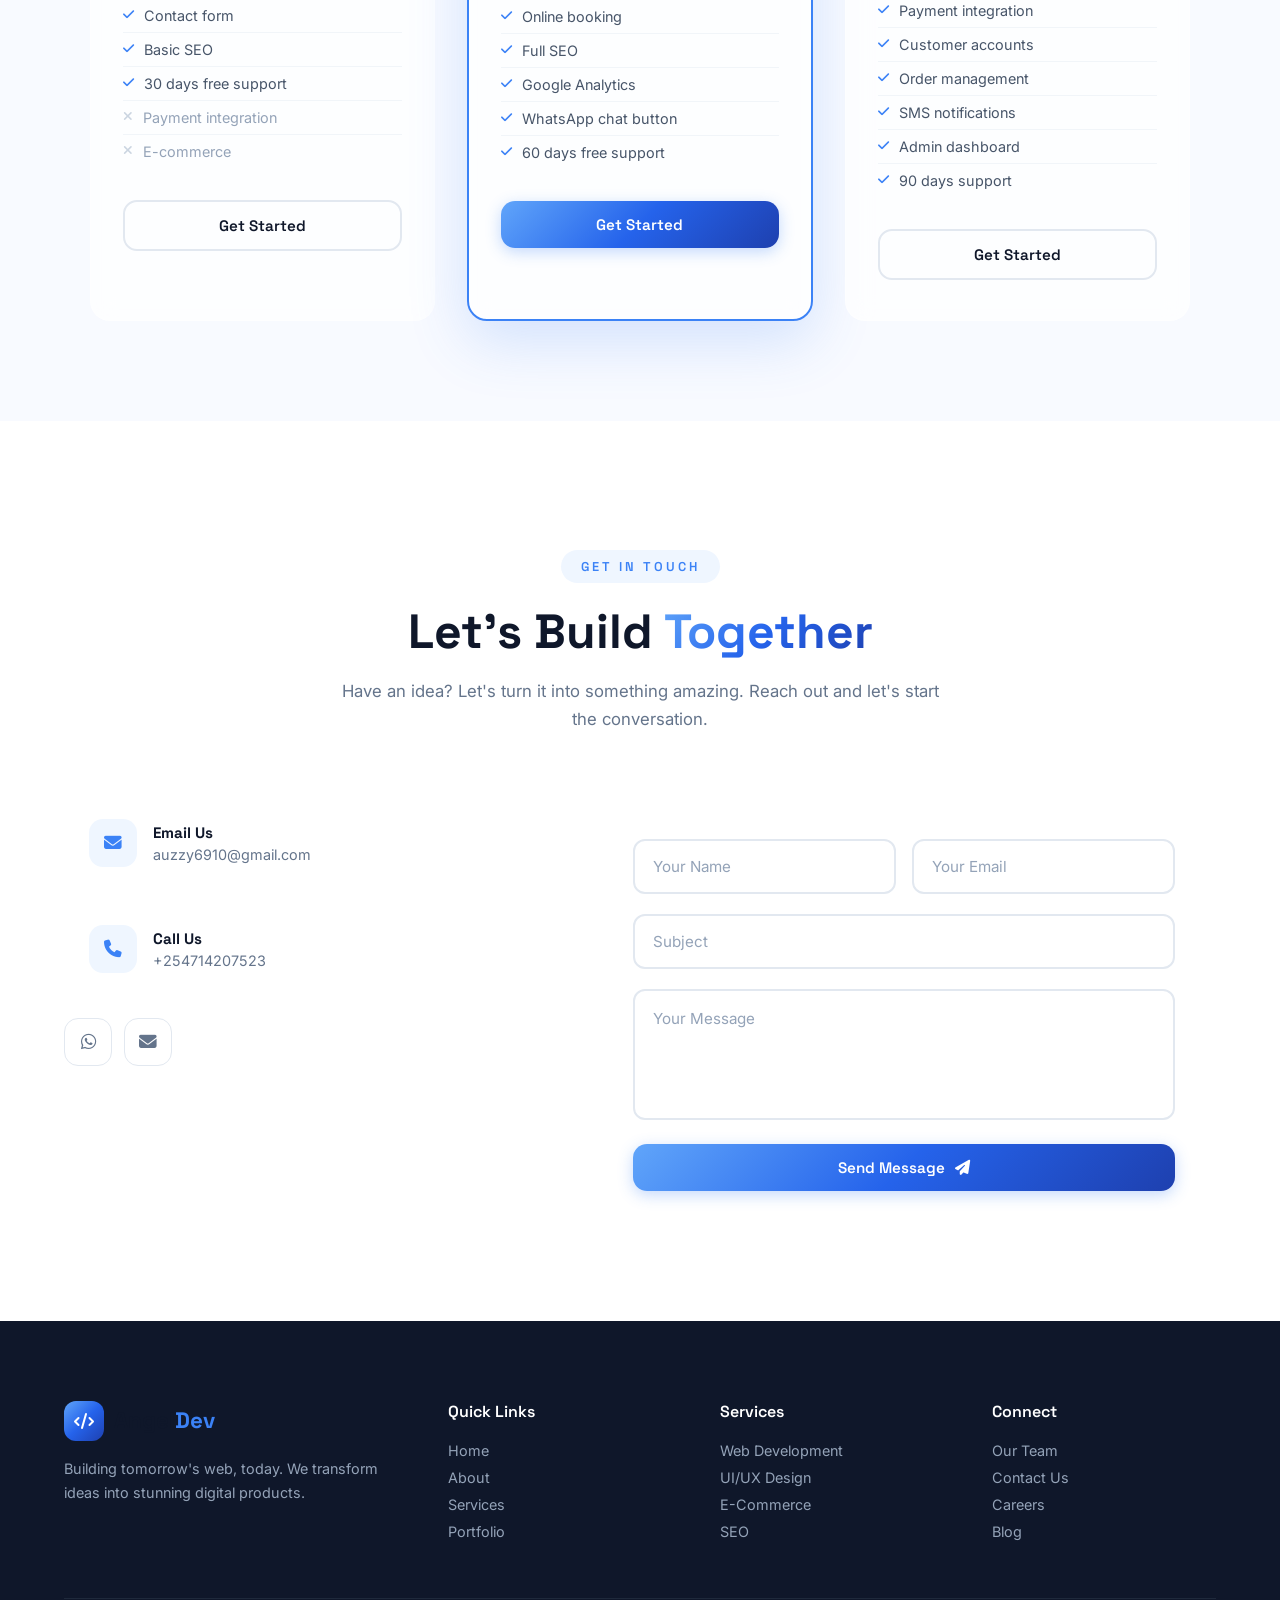
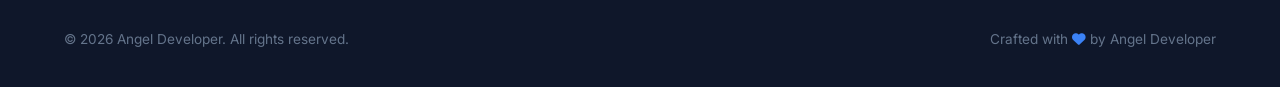
==== commit 417ed183: "Move password protection to portfolio URL addition only Co-Authored-By: Devin AI <158243242+devin-ai" ====
--- a/index.html
+++ b/index.html
@@ -11,103 +11,81 @@
   <link rel="stylesheet" href="https://cdnjs.cloudflare.com/ajax/libs/font-awesome/6.5.1/css/all.min.css" />
 </head>
 <body>
-  <!-- Password Protection Screen -->
-  <div id="passwordGate" style="
+  <!-- Portfolio Password Modal -->
+  <div id="portfolioPasswordModal" style="
     position: fixed;
     top: 0; left: 0;
     width: 100%; height: 100%;
-    background: linear-gradient(135deg, #0f172a 0%, #1e293b 50%, #0f172a 100%);
-    display: flex;
+    background: rgba(0,0,0,0.6);
+    backdrop-filter: blur(8px);
+    display: none;
     align-items: center;
     justify-content: center;
     z-index: 100000;
     font-family: 'Space Grotesk', sans-serif;
   ">
     <div style="
-      background: rgba(255,255,255,0.05);
-      backdrop-filter: blur(20px);
+      background: linear-gradient(135deg, #0f172a, #1e293b);
       border: 1px solid rgba(255,255,255,0.1);
       border-radius: 24px;
-      padding: 48px 40px;
-      max-width: 420px;
+      padding: 40px 36px;
+      max-width: 400px;
       width: 90%;
       text-align: center;
-      box-shadow: 0 25px 50px rgba(0,0,0,0.4);
+      box-shadow: 0 25px 50px rgba(0,0,0,0.5);
     ">
-      <div style="margin-bottom: 24px;">
-        <i class="fas fa-lock" style="font-size: 40px; color: #3b82f6; margin-bottom: 16px; display: block;"></i>
-        <h2 style="color: #fff; font-size: 24px; margin: 0 0 8px;">Access Protected</h2>
-        <p style="color: rgba(255,255,255,0.5); font-size: 14px; margin: 0;">Enter the password to view this site</p>
-      </div>
-      <div style="position: relative; margin-bottom: 20px;">
-        <input
-          type="password"
-          id="passwordInput"
-          placeholder="Enter password"
-          autocomplete="off"
-          style="
-            width: 100%;
-            padding: 14px 20px;
-            border: 2px solid rgba(255,255,255,0.1);
-            border-radius: 12px;
-            background: rgba(255,255,255,0.05);
-            color: #fff;
-            font-size: 16px;
-            font-family: 'Space Grotesk', sans-serif;
-            outline: none;
-            box-sizing: border-box;
-            transition: border-color 0.3s;
-          "
-          onfocus="this.style.borderColor='#3b82f6'"
-          onblur="this.style.borderColor='rgba(255,255,255,0.1)'"
-        />
-      </div>
-      <p id="passwordError" style="color: #ef4444; font-size: 13px; margin: 0 0 16px; display: none;">Incorrect password. Please try again.</p>
-      <button
-        id="passwordSubmit"
-        onclick="checkPassword()"
+      <i class="fas fa-lock" style="font-size: 36px; color: #3b82f6; margin-bottom: 16px; display: block;"></i>
+      <h2 style="color: #fff; font-size: 20px; margin: 0 0 6px;">Password Required</h2>
+      <p style="color: rgba(255,255,255,0.5); font-size: 13px; margin: 0 0 20px;">Enter the password to add a project</p>
+      <input
+        type="password"
+        id="portfolioPasswordInput"
+        placeholder="Enter password"
+        autocomplete="off"
         style="
           width: 100%;
-          padding: 14px;
+          padding: 12px 16px;
+          border: 2px solid rgba(255,255,255,0.1);
+          border-radius: 12px;
+          background: rgba(255,255,255,0.05);
+          color: #fff;
+          font-size: 15px;
+          font-family: 'Space Grotesk', sans-serif;
+          outline: none;
+          box-sizing: border-box;
+          transition: border-color 0.3s;
+          margin-bottom: 12px;
+        "
+      />
+      <p id="portfolioPasswordError" style="color: #ef4444; font-size: 13px; margin: 0 0 12px; display: none;">Incorrect password. Try again.</p>
+      <div style="display: flex; gap: 10px;">
+        <button id="portfolioPasswordCancel" style="
+          flex: 1;
+          padding: 12px;
+          background: rgba(255,255,255,0.08);
+          color: #fff;
+          border: 1px solid rgba(255,255,255,0.15);
+          border-radius: 12px;
+          font-size: 14px;
+          font-weight: 600;
+          font-family: 'Space Grotesk', sans-serif;
+          cursor: pointer;
+        ">Cancel</button>
+        <button id="portfolioPasswordSubmit" style="
+          flex: 1;
+          padding: 12px;
           background: linear-gradient(135deg, #3b82f6, #2563eb);
           color: #fff;
           border: none;
           border-radius: 12px;
-          font-size: 16px;
+          font-size: 14px;
           font-weight: 600;
           font-family: 'Space Grotesk', sans-serif;
           cursor: pointer;
-          transition: transform 0.2s, box-shadow 0.2s;
-        "
-        onmouseover="this.style.transform='translateY(-2px)';this.style.boxShadow='0 8px 25px rgba(59,130,246,0.4)'"
-        onmouseout="this.style.transform='translateY(0)';this.style.boxShadow='none'"
-      >
-        <i class="fas fa-arrow-right" style="margin-left: 8px;"></i>
-        Unlock Site
-      </button>
+        ">Unlock</button>
+      </div>
     </div>
   </div>
-  <script>
-    function checkPassword() {
-      var input = document.getElementById('passwordInput');
-      var error = document.getElementById('passwordError');
-      var gate = document.getElementById('passwordGate');
-      if (input.value === 'Austine@7828') {
-        gate.style.transition = 'opacity 0.5s ease';
-        gate.style.opacity = '0';
-        setTimeout(function() { gate.style.display = 'none'; }, 500);
-        error.style.display = 'none';
-      } else {
-        error.style.display = 'block';
-        input.style.borderColor = '#ef4444';
-        input.value = '';
-        setTimeout(function() { input.style.borderColor = 'rgba(255,255,255,0.1)'; }, 1500);
-      }
-    }
-    document.getElementById('passwordInput').addEventListener('keydown', function(e) {
-      if (e.key === 'Enter') checkPassword();
-    });
-  </script>
 
   <!-- Custom Cursor -->
   <div class="cursor-dot" id="cursorDot"></div>
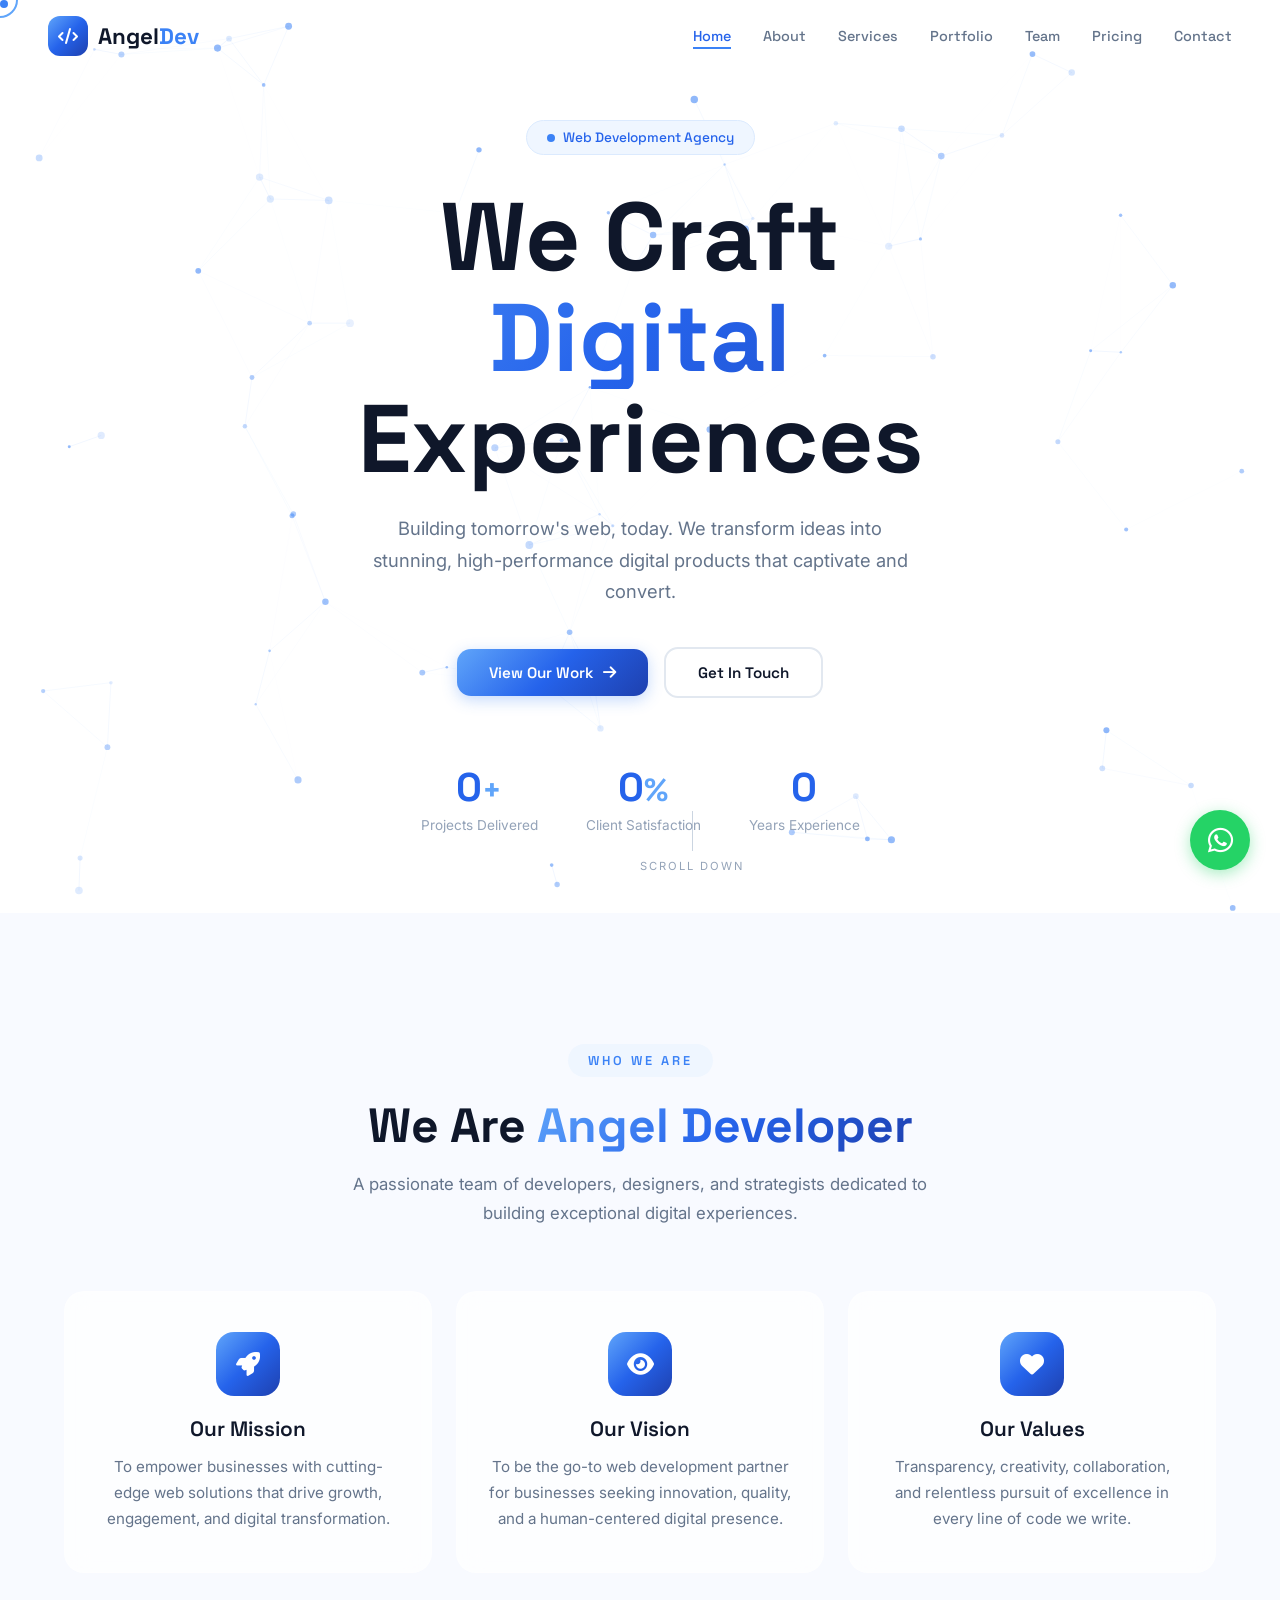
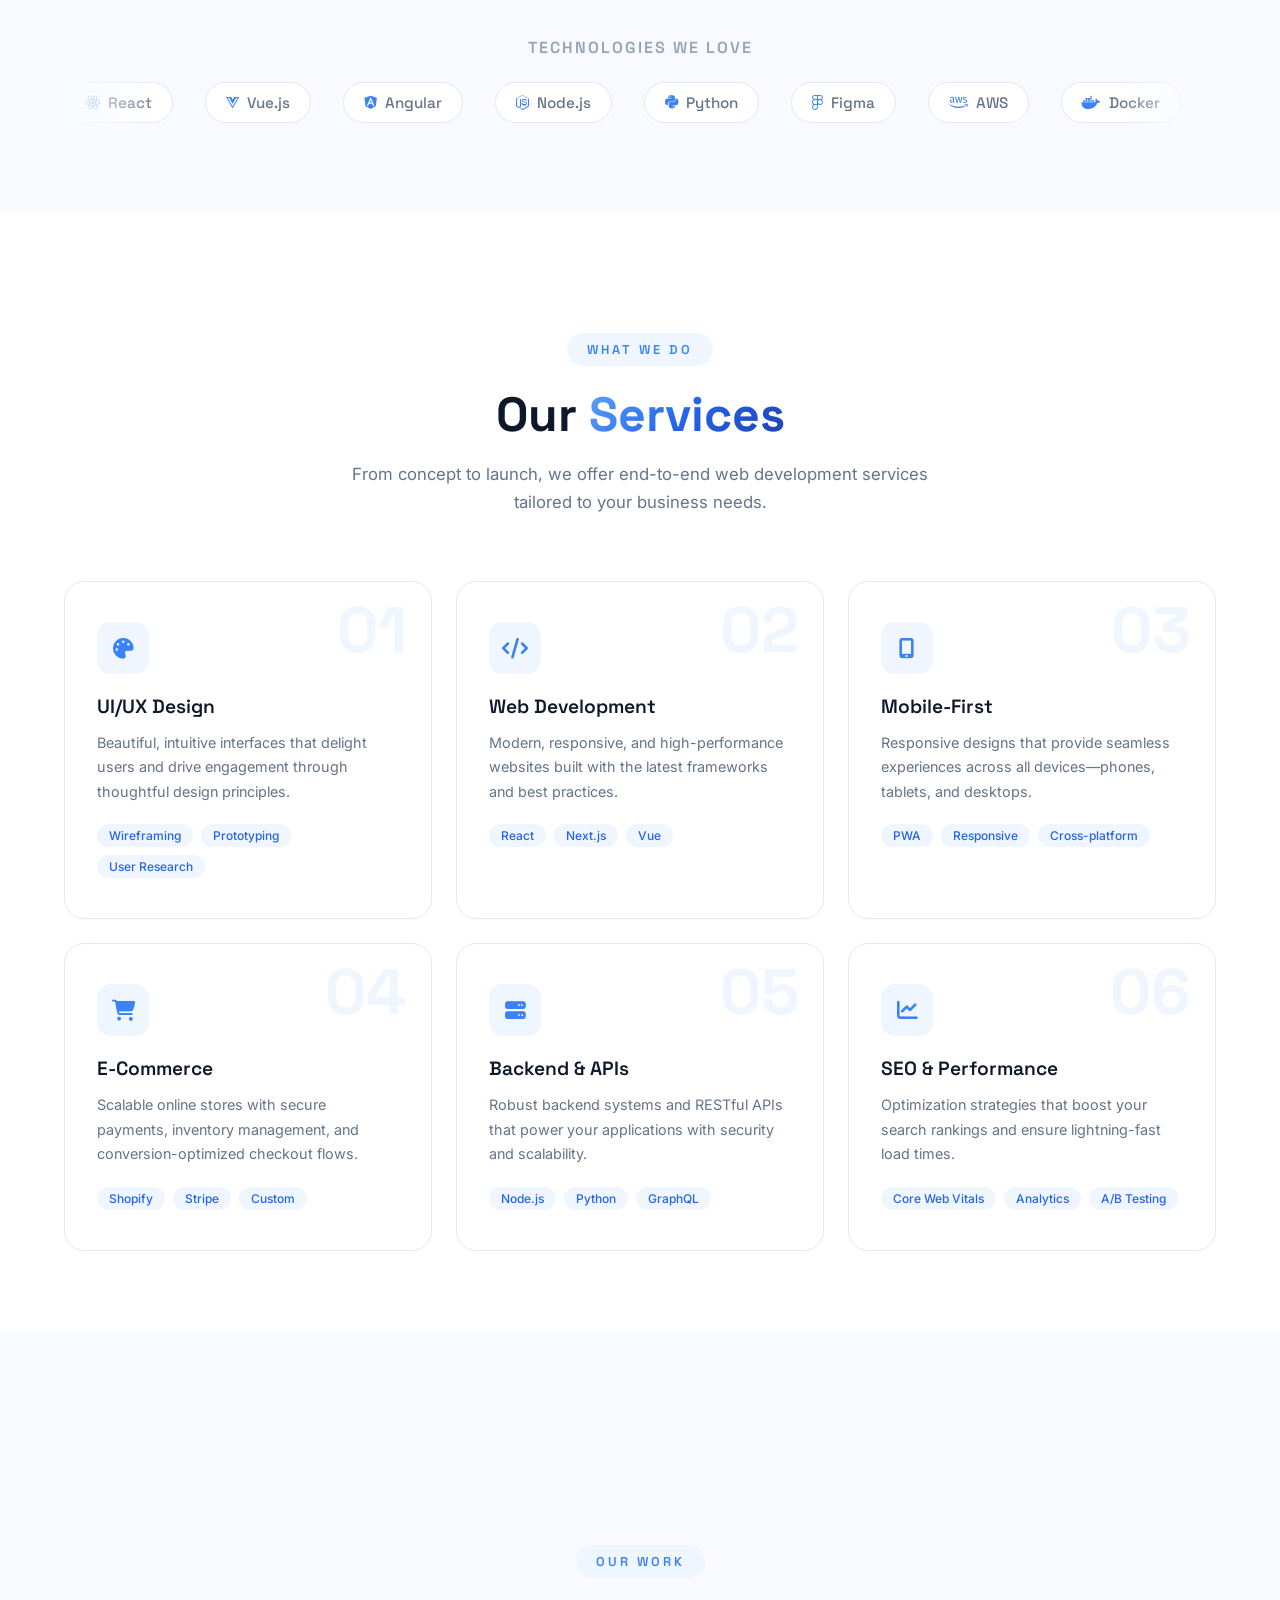
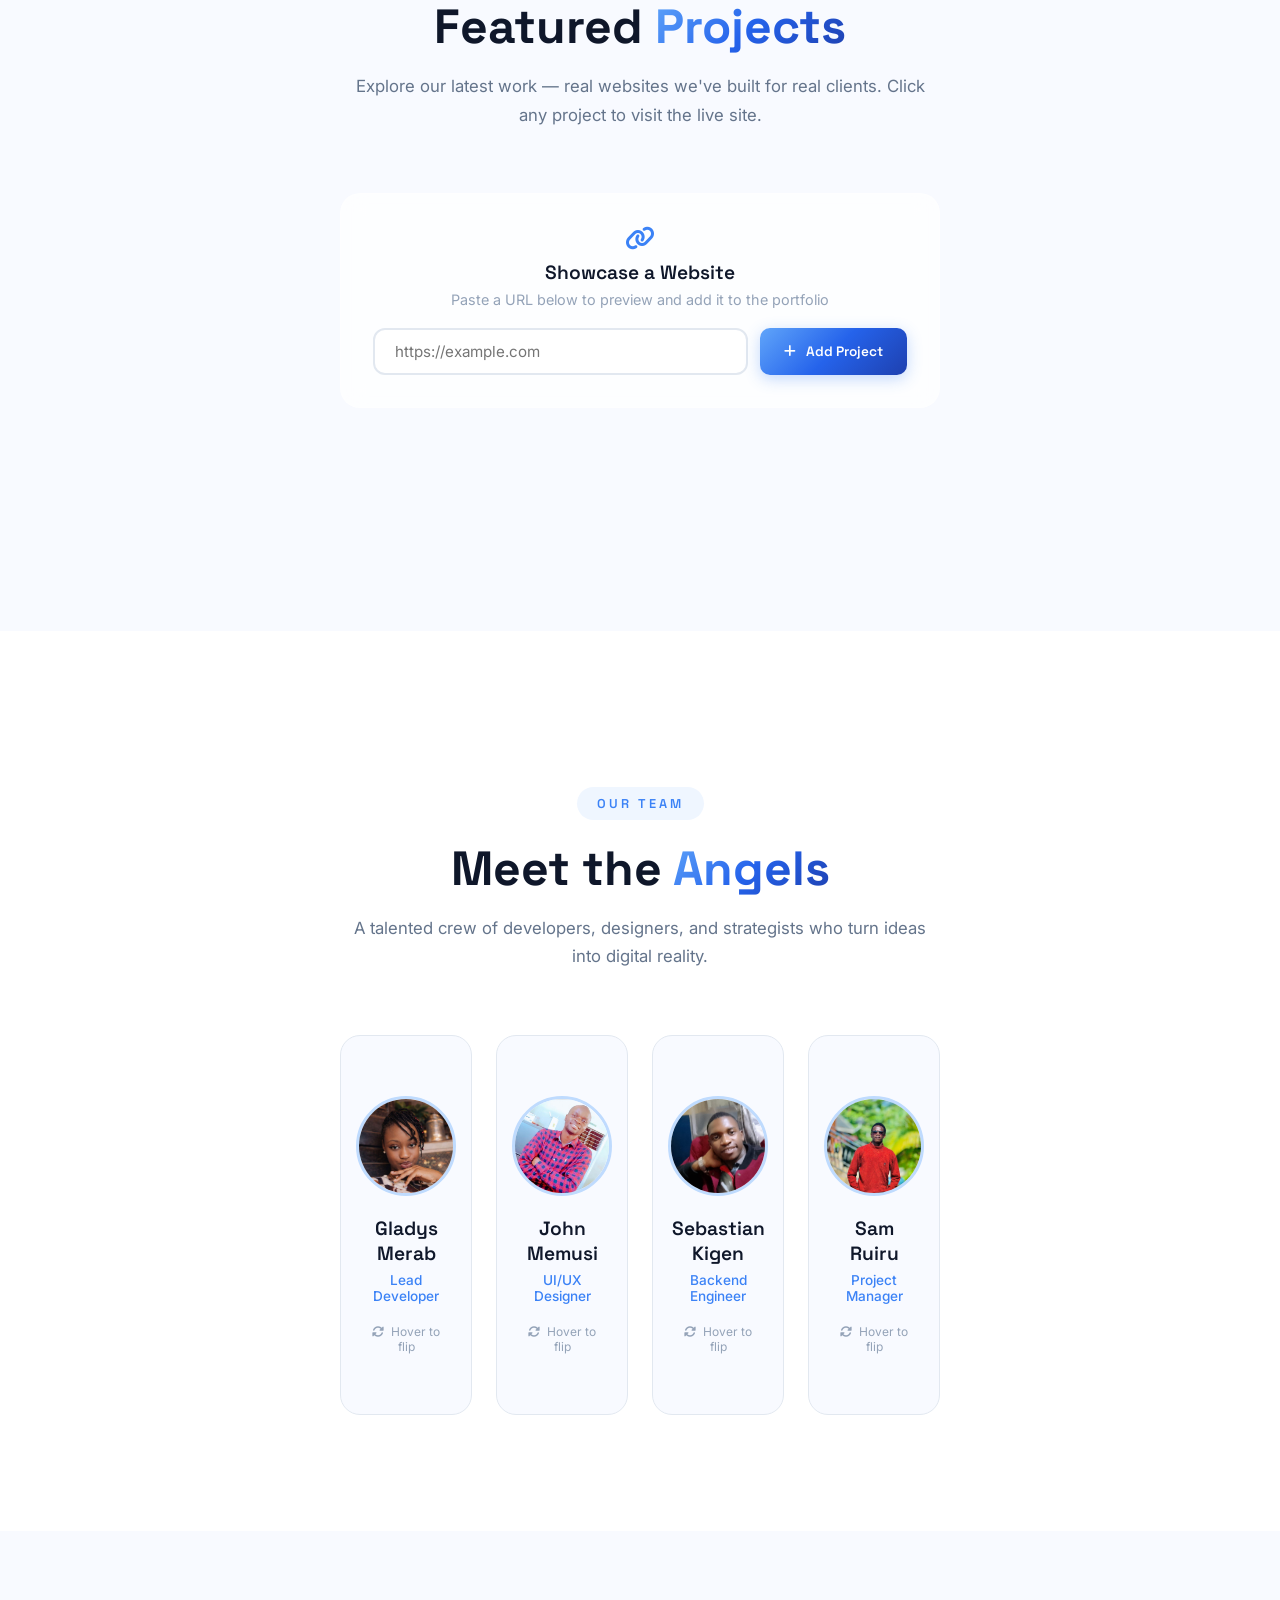
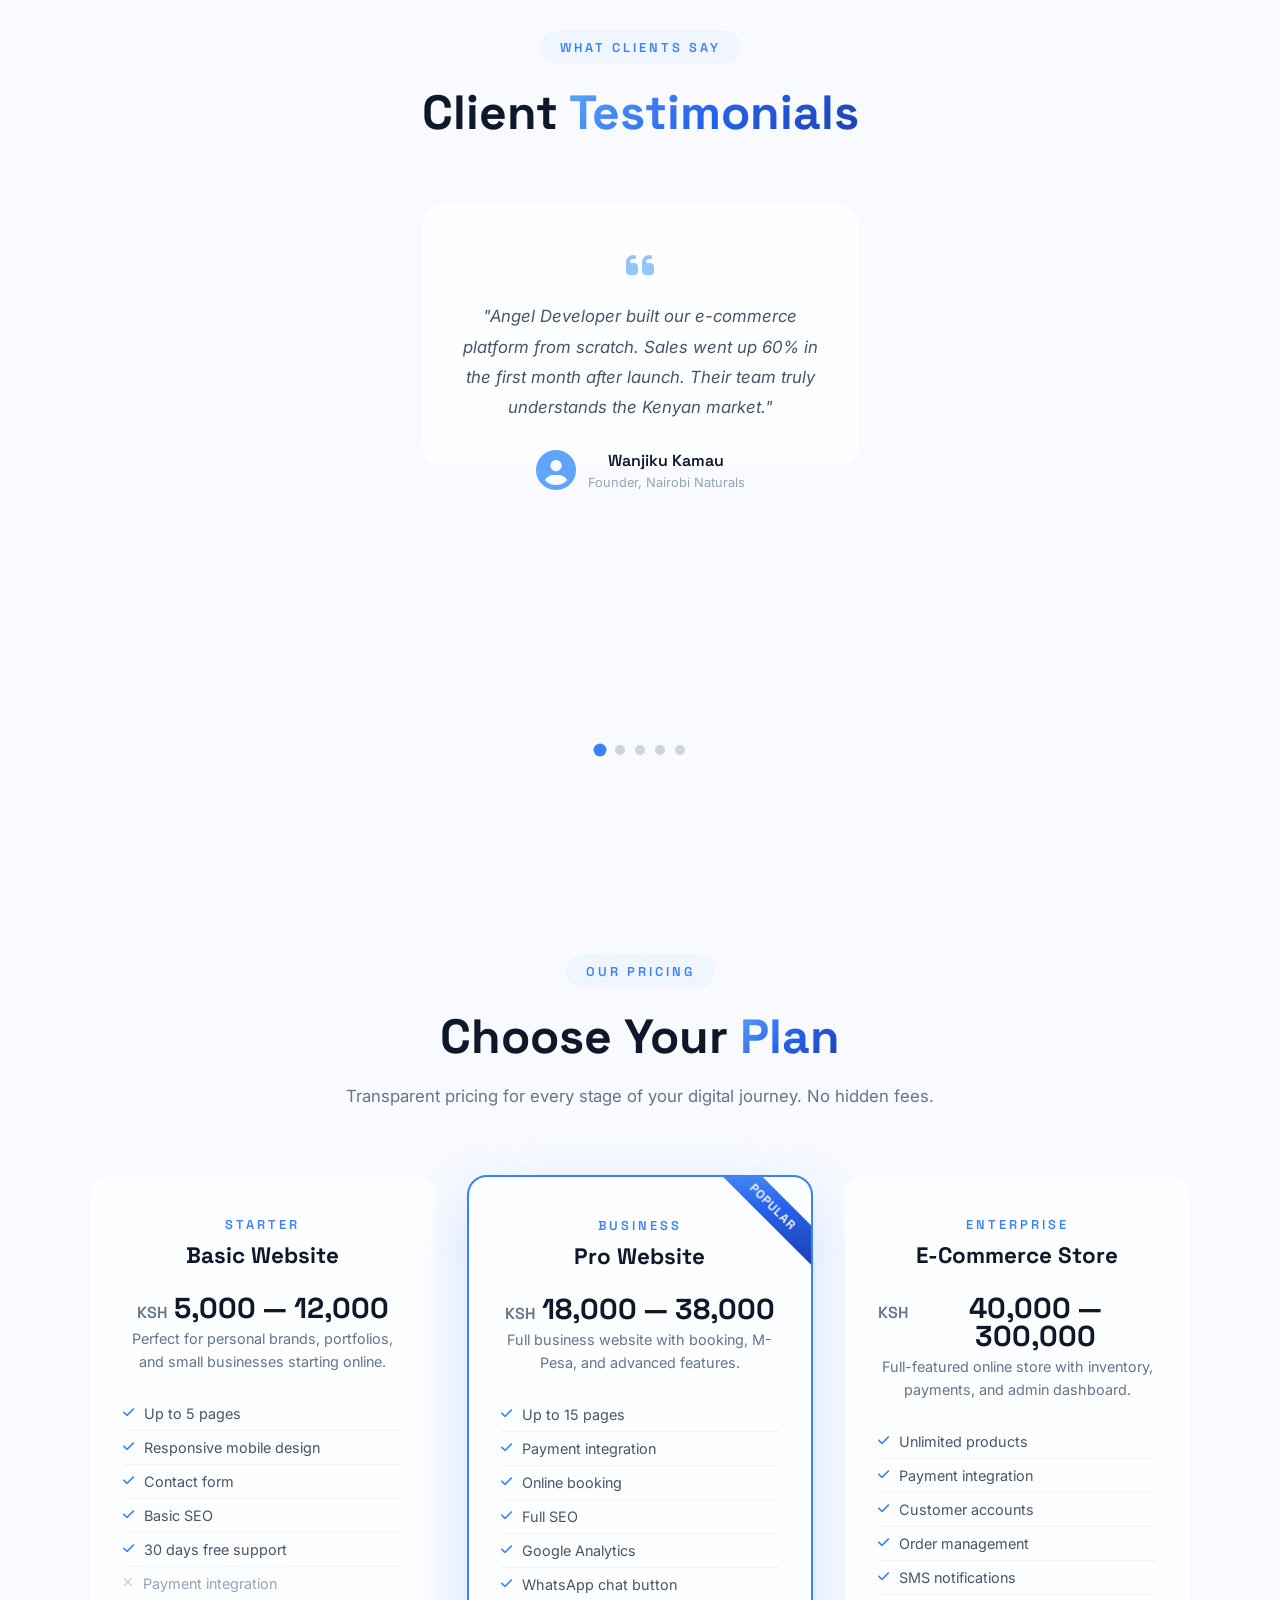
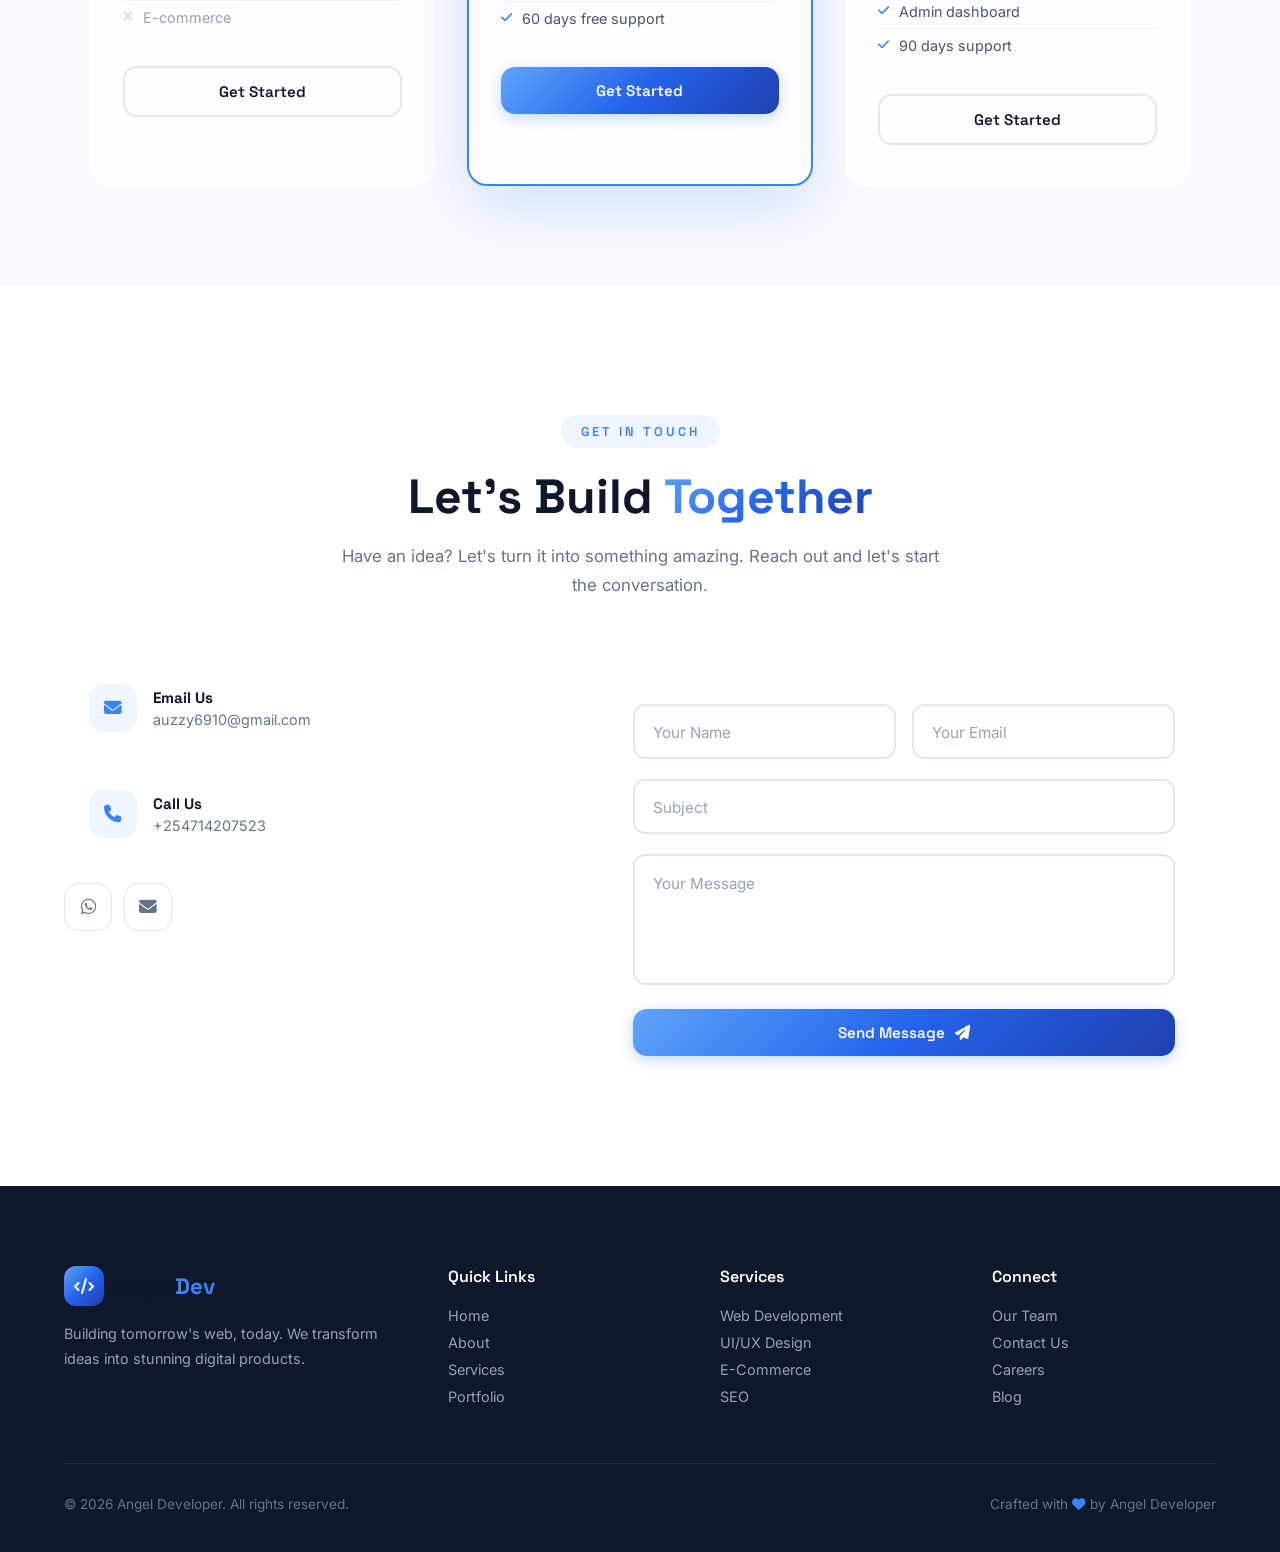
==== commit c515a481: "Remove default portfolio items Co-Authored-By: Devin AI <158243242+devin-ai-integration[bot]@users.n" ====
--- a/index.html
+++ b/index.html
@@ -329,55 +329,7 @@
 
       <!-- Portfolio Grid -->
       <div class="portfolio-grid" id="portfolioGrid">
-        <!-- Default showcase items -->
-        <div class="portfolio-item" data-url="https://stripe.com">
-          <div class="portfolio-preview">
-            <div class="portfolio-iframe-wrap">
-              <iframe src="https://stripe.com" loading="lazy" sandbox="allow-scripts allow-same-origin" title="Stripe"></iframe>
-            </div>
-            <div class="portfolio-overlay">
-              <a href="https://stripe.com" target="_blank" rel="noopener noreferrer" class="portfolio-visit">
-                <i class="fas fa-external-link-alt"></i> Visit Site
-              </a>
-            </div>
-          </div>
-          <div class="portfolio-info">
-            <h4>Stripe</h4>
-            <p>Payment Infrastructure</p>
-          </div>
-        </div>
-        <div class="portfolio-item" data-url="https://linear.app">
-          <div class="portfolio-preview">
-            <div class="portfolio-iframe-wrap">
-              <iframe src="https://linear.app" loading="lazy" sandbox="allow-scripts allow-same-origin" title="Linear"></iframe>
-            </div>
-            <div class="portfolio-overlay">
-              <a href="https://linear.app" target="_blank" rel="noopener noreferrer" class="portfolio-visit">
-                <i class="fas fa-external-link-alt"></i> Visit Site
-              </a>
-            </div>
-          </div>
-          <div class="portfolio-info">
-            <h4>Linear</h4>
-            <p>Project Management Tool</p>
-          </div>
-        </div>
-        <div class="portfolio-item" data-url="https://vercel.com">
-          <div class="portfolio-preview">
-            <div class="portfolio-iframe-wrap">
-              <iframe src="https://vercel.com" loading="lazy" sandbox="allow-scripts allow-same-origin" title="Vercel"></iframe>
-            </div>
-            <div class="portfolio-overlay">
-              <a href="https://vercel.com" target="_blank" rel="noopener noreferrer" class="portfolio-visit">
-                <i class="fas fa-external-link-alt"></i> Visit Site
-              </a>
-            </div>
-          </div>
-          <div class="portfolio-info">
-            <h4>Vercel</h4>
-            <p>Deployment Platform</p>
-          </div>
-        </div>
+        <!-- Add your projects using the form above -->
       </div>
     </div>
   </section>
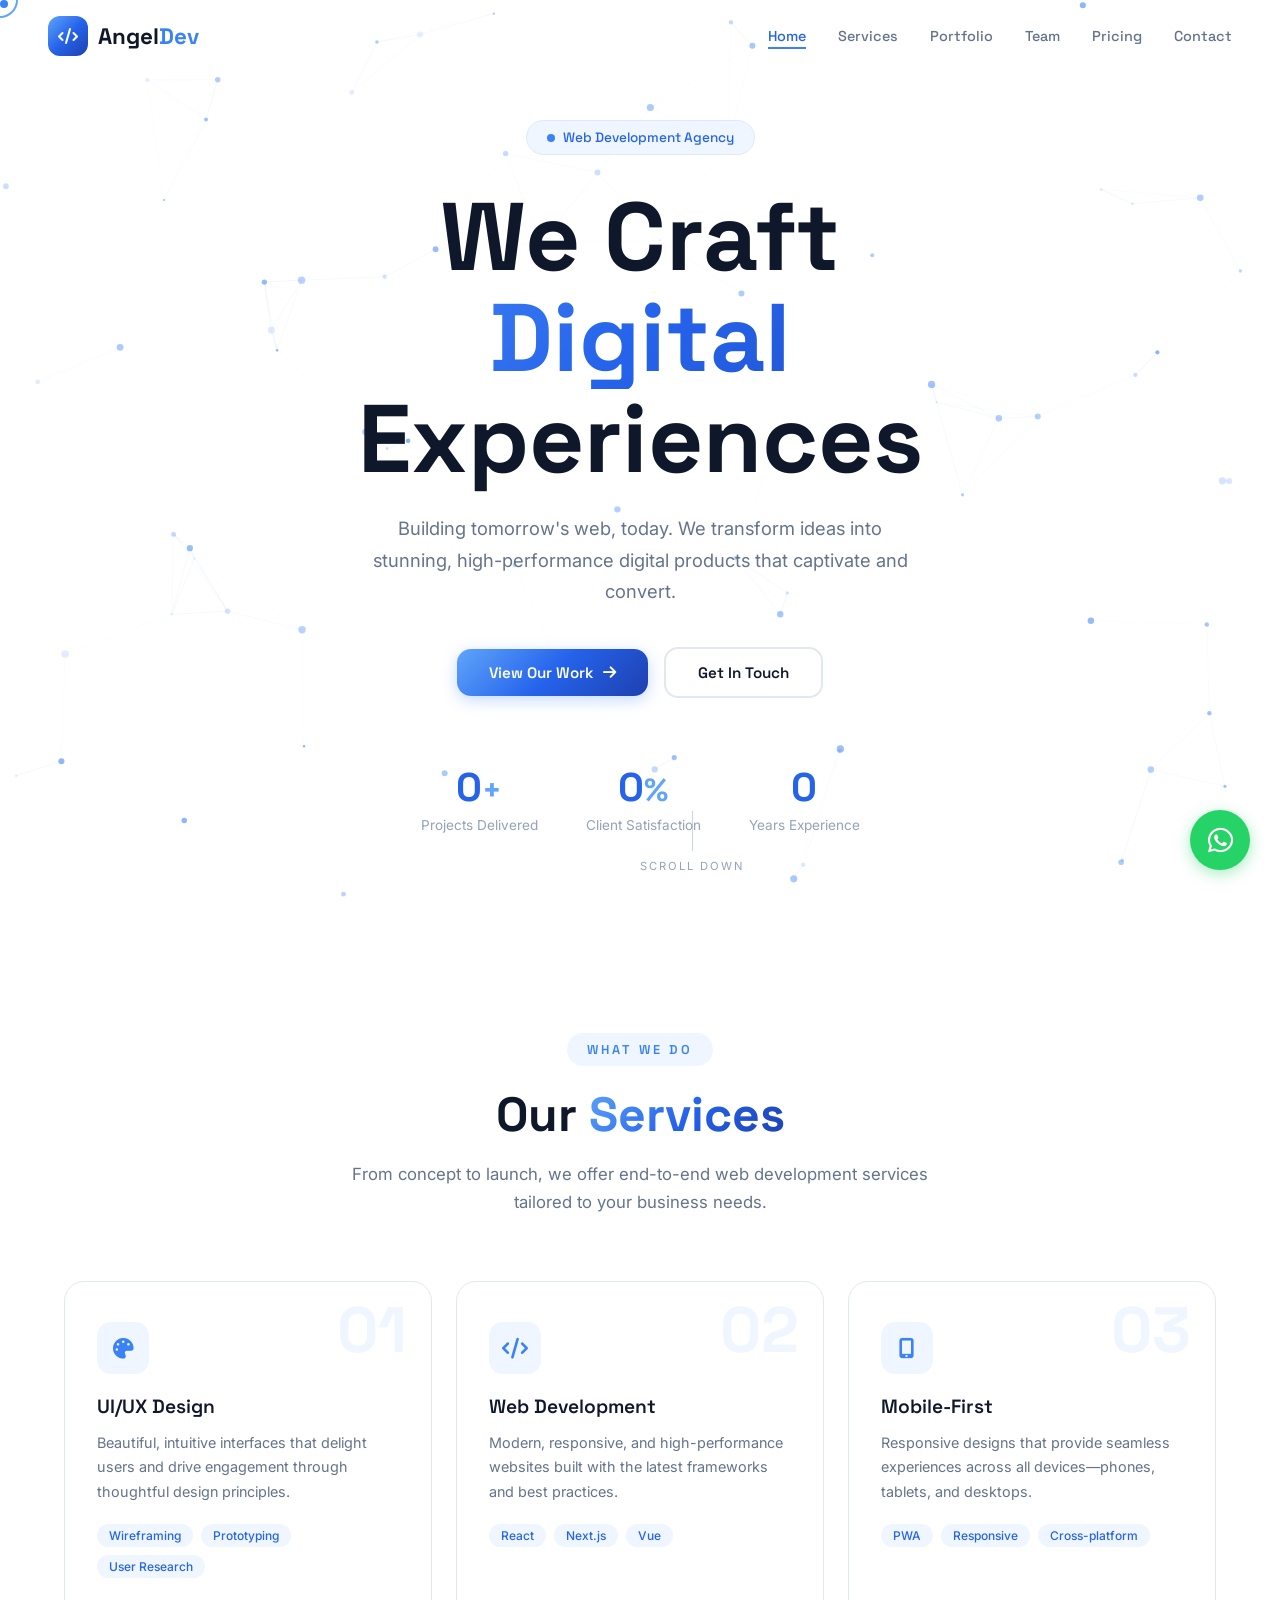
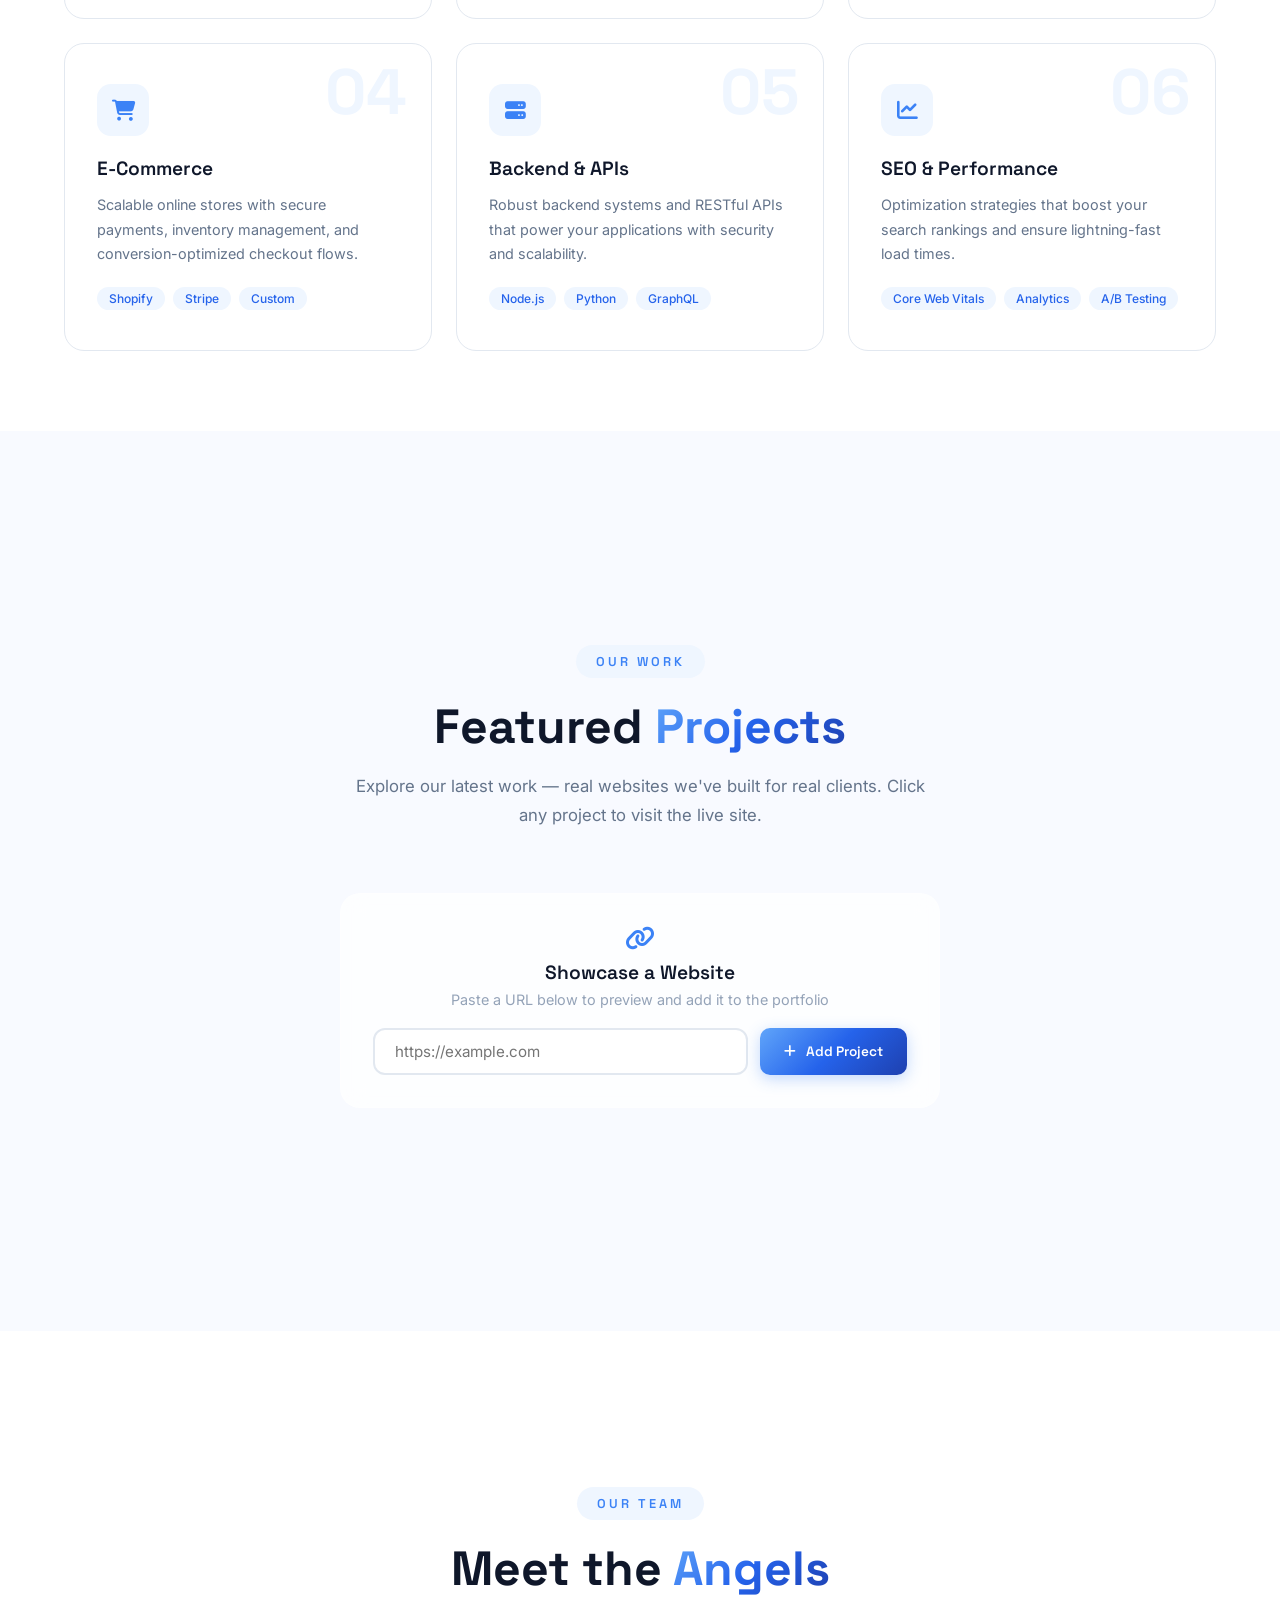
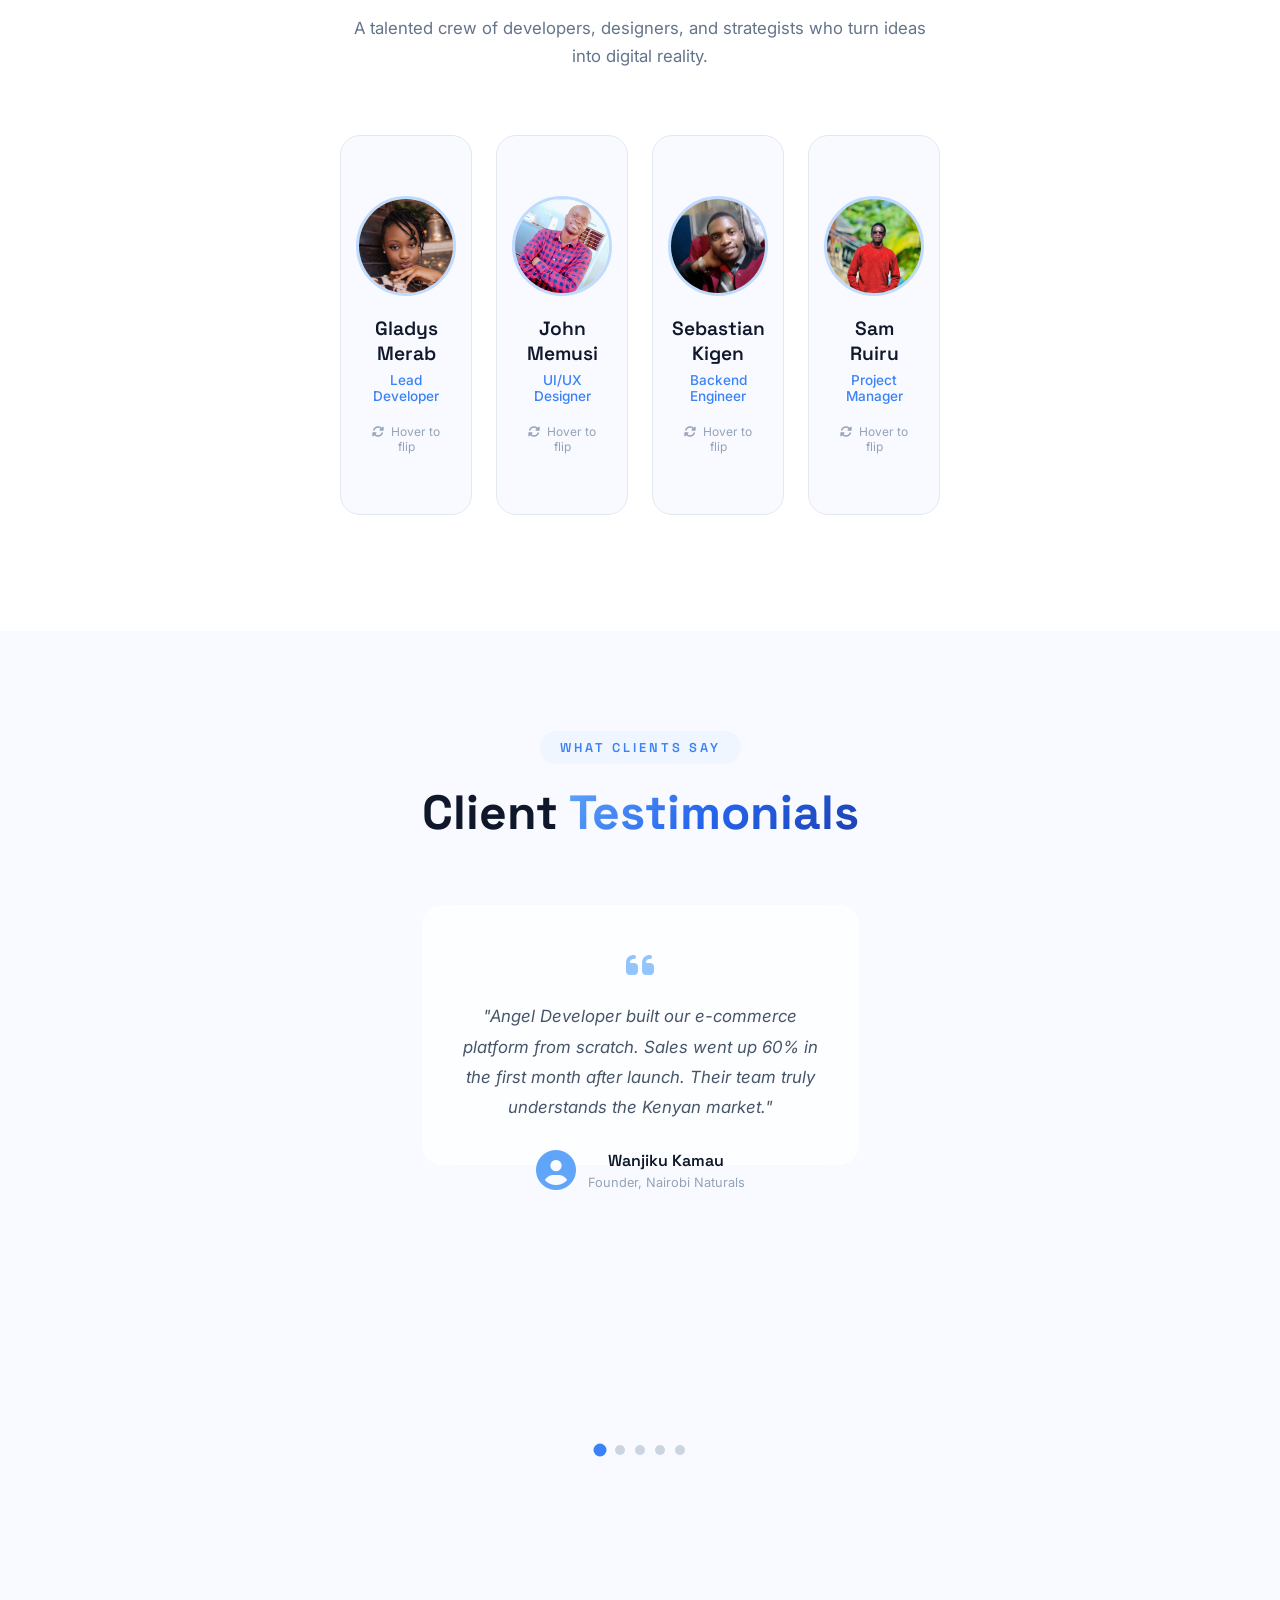
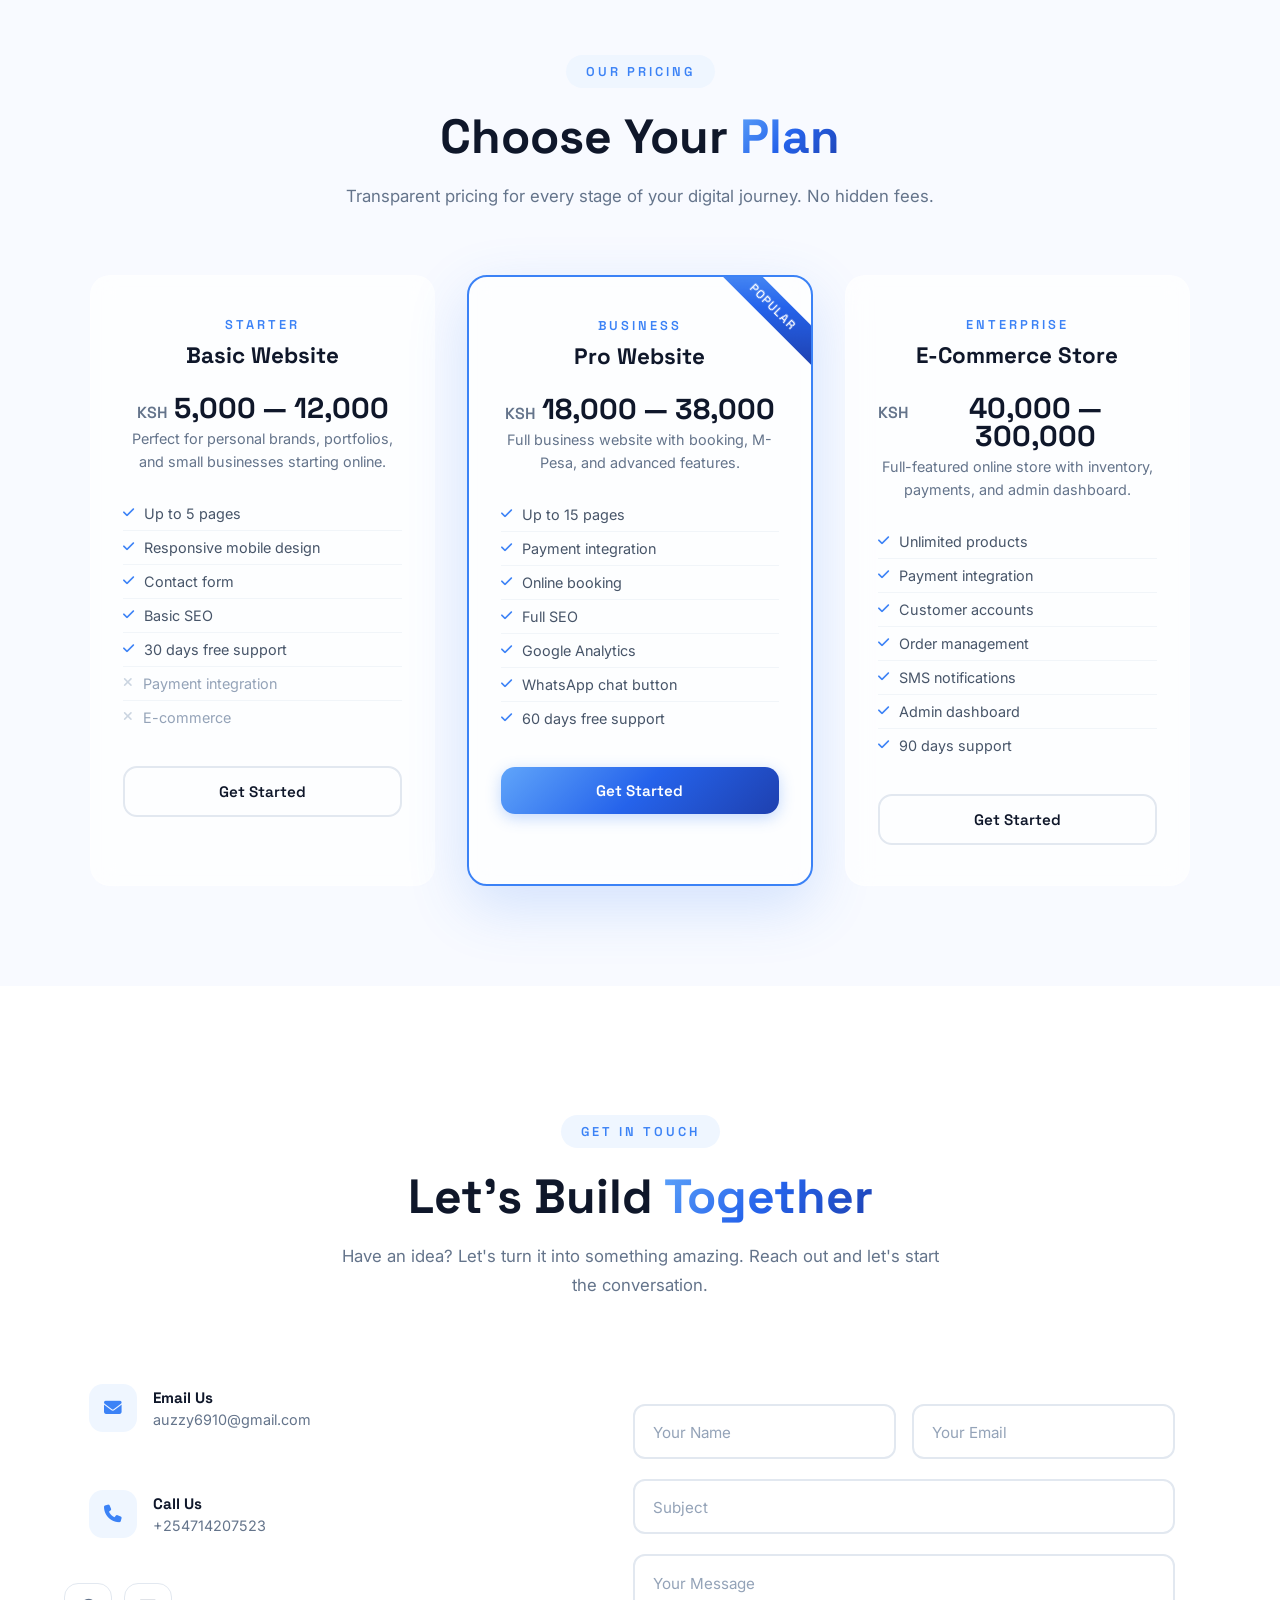
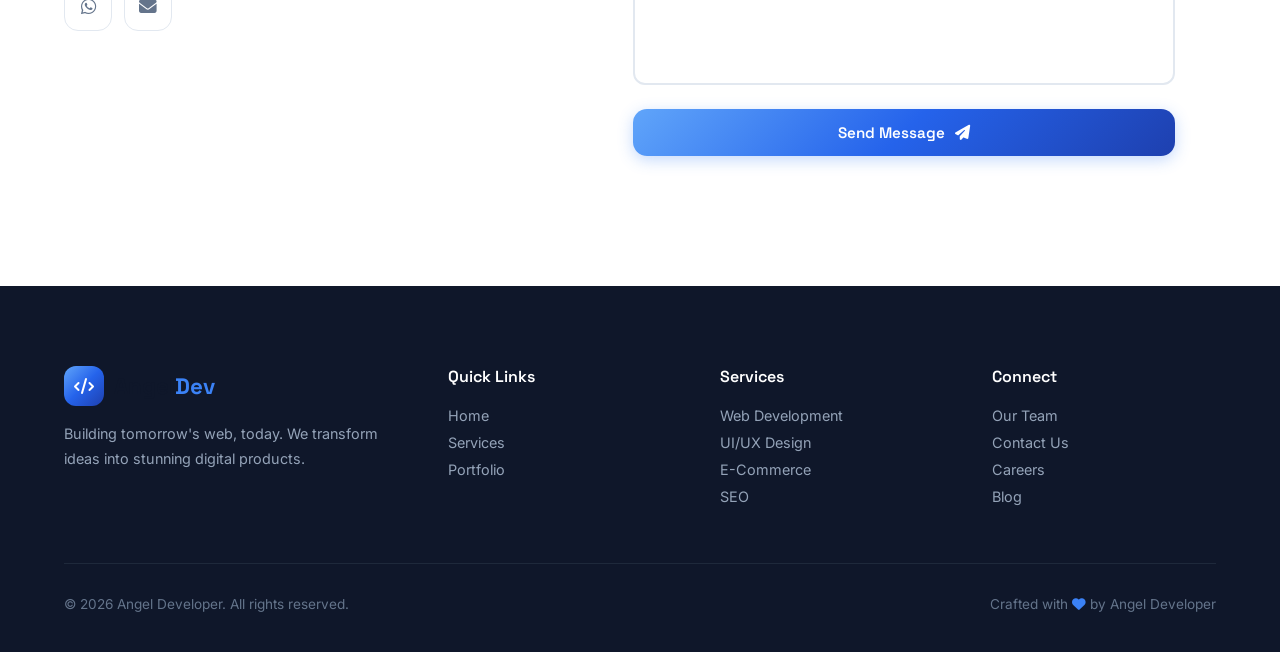
==== commit 71321966: "Remove 'Who We Are' (About) section Co-Authored-By: Devin AI <158243242+devin-ai-integration[bot]@us" ====
--- a/index.html
+++ b/index.html
@@ -112,7 +112,6 @@
     </div>
     <div class="nav-links" id="navLinks">
       <a href="#home" class="nav-link active" data-section="home">Home</a>
-      <a href="#about" class="nav-link" data-section="about">About</a>
       <a href="#services" class="nav-link" data-section="services">Services</a>
       <a href="#portfolio" class="nav-link" data-section="portfolio">Portfolio</a>
       <a href="#team" class="nav-link" data-section="team">Team</a>
@@ -128,7 +127,6 @@
   <div class="mobile-menu" id="mobileMenu">
     <div class="mobile-menu-links">
       <a href="#home" class="mobile-link" data-section="home">Home</a>
-      <a href="#about" class="mobile-link" data-section="about">About</a>
       <a href="#services" class="mobile-link" data-section="services">Services</a>
       <a href="#portfolio" class="mobile-link" data-section="portfolio">Portfolio</a>
       <a href="#team" class="mobile-link" data-section="team">Team</a>
@@ -181,61 +179,6 @@
     </div>
   </section>
 
-  <!-- About Section -->
-  <section class="section about" id="about">
-    <div class="container">
-      <div class="section-header">
-        <span class="section-tag">Who We Are</span>
-        <h2 class="section-title">We Are <span class="gradient-text">Angel Developer</span></h2>
-        <p class="section-desc">A passionate team of developers, designers, and strategists dedicated to building exceptional digital experiences.</p>
-      </div>
-      <div class="about-grid">
-        <div class="about-card glass-card">
-          <div class="about-card-icon"><i class="fas fa-rocket"></i></div>
-          <h3>Our Mission</h3>
-          <p>To empower businesses with cutting-edge web solutions that drive growth, engagement, and digital transformation.</p>
-        </div>
-        <div class="about-card glass-card">
-          <div class="about-card-icon"><i class="fas fa-eye"></i></div>
-          <h3>Our Vision</h3>
-          <p>To be the go-to web development partner for businesses seeking innovation, quality, and a human-centered digital presence.</p>
-        </div>
-        <div class="about-card glass-card">
-          <div class="about-card-icon"><i class="fas fa-heart"></i></div>
-          <h3>Our Values</h3>
-          <p>Transparency, creativity, collaboration, and relentless pursuit of excellence in every line of code we write.</p>
-        </div>
-      </div>
-      <div class="about-tech">
-        <h3 class="tech-title">Technologies We Love</h3>
-        <div class="tech-marquee">
-          <div class="tech-track">
-            <span class="tech-item"><i class="fab fa-react"></i> React</span>
-            <span class="tech-item"><i class="fab fa-vuejs"></i> Vue.js</span>
-            <span class="tech-item"><i class="fab fa-angular"></i> Angular</span>
-            <span class="tech-item"><i class="fab fa-node-js"></i> Node.js</span>
-            <span class="tech-item"><i class="fab fa-python"></i> Python</span>
-            <span class="tech-item"><i class="fab fa-figma"></i> Figma</span>
-            <span class="tech-item"><i class="fab fa-aws"></i> AWS</span>
-            <span class="tech-item"><i class="fab fa-docker"></i> Docker</span>
-            <span class="tech-item"><i class="fab fa-js-square"></i> TypeScript</span>
-            <span class="tech-item"><i class="fas fa-database"></i> PostgreSQL</span>
-            <span class="tech-item"><i class="fab fa-react"></i> React</span>
-            <span class="tech-item"><i class="fab fa-vuejs"></i> Vue.js</span>
-            <span class="tech-item"><i class="fab fa-angular"></i> Angular</span>
-            <span class="tech-item"><i class="fab fa-node-js"></i> Node.js</span>
-            <span class="tech-item"><i class="fab fa-python"></i> Python</span>
-            <span class="tech-item"><i class="fab fa-figma"></i> Figma</span>
-            <span class="tech-item"><i class="fab fa-aws"></i> AWS</span>
-            <span class="tech-item"><i class="fab fa-docker"></i> Docker</span>
-            <span class="tech-item"><i class="fab fa-js-square"></i> TypeScript</span>
-            <span class="tech-item"><i class="fas fa-database"></i> PostgreSQL</span>
-          </div>
-        </div>
-      </div>
-    </div>
-  </section>
-
   <!-- Services Section -->
   <section class="section services" id="services">
     <div class="container">
@@ -642,7 +585,6 @@
         <div class="footer-links">
           <h4>Quick Links</h4>
           <a href="#home">Home</a>
-          <a href="#about">About</a>
           <a href="#services">Services</a>
           <a href="#portfolio">Portfolio</a>
         </div>
--- a/css/style.css
+++ b/css/style.css
@@ -576,124 +576,6 @@
   color: var(--gray-400);
 }
 
-/* ===== ABOUT ===== */
-.about {
-  background: var(--off-white);
-}
-
-.about-grid {
-  display: grid;
-  grid-template-columns: repeat(3, 1fr);
-  gap: 24px;
-  margin-bottom: 64px;
-}
-
-.about-card {
-  padding: 40px 32px;
-  text-align: center;
-  transition: var(--transition);
-}
-
-.about-card:hover {
-  transform: translateY(-8px);
-  box-shadow: var(--shadow-lg);
-}
-
-.about-card-icon {
-  width: 64px;
-  height: 64px;
-  background: var(--gradient-blue);
-  border-radius: 18px;
-  display: flex;
-  align-items: center;
-  justify-content: center;
-  color: var(--white);
-  font-size: 1.5rem;
-  margin: 0 auto 20px;
-}
-
-.about-card h3 {
-  font-family: var(--font-primary);
-  font-size: 1.3rem;
-  font-weight: 600;
-  margin-bottom: 12px;
-}
-
-.about-card p {
-  font-size: 0.95rem;
-  color: var(--gray-500);
-  line-height: 1.7;
-}
-
-/* Tech Marquee */
-.about-tech {
-  text-align: center;
-}
-
-.tech-title {
-  font-family: var(--font-primary);
-  font-size: 1rem;
-  font-weight: 600;
-  color: var(--gray-400);
-  letter-spacing: 2px;
-  text-transform: uppercase;
-  margin-bottom: 24px;
-}
-
-.tech-marquee {
-  overflow: hidden;
-  position: relative;
-}
-
-.tech-marquee::before,
-.tech-marquee::after {
-  content: '';
-  position: absolute;
-  top: 0;
-  bottom: 0;
-  width: 100px;
-  z-index: 2;
-}
-
-.tech-marquee::before {
-  left: 0;
-  background: linear-gradient(to right, var(--off-white), transparent);
-}
-
-.tech-marquee::after {
-  right: 0;
-  background: linear-gradient(to left, var(--off-white), transparent);
-}
-
-.tech-track {
-  display: flex;
-  gap: 32px;
-  animation: marquee 30s linear infinite;
-  width: max-content;
-}
-
-.tech-item {
-  display: flex;
-  align-items: center;
-  gap: 8px;
-  font-family: var(--font-primary);
-  font-size: 0.95rem;
-  font-weight: 500;
-  color: var(--gray-500);
-  white-space: nowrap;
-  padding: 10px 20px;
-  border: 1px solid var(--gray-200);
-  border-radius: 30px;
-  background: var(--white);
-}
-
-.tech-item i { color: var(--blue-500); }
-
-@keyframes marquee {
-  0% { transform: translateX(0); }
-  100% { transform: translateX(-50%); }
-}
-
 /* ===== SERVICES ===== */
 .services {
   background: var(--white);
@@ -1580,15 +1462,6 @@
   .stat-label { font-size: 0.75rem; }
 
   .scroll-indicator { display: none; }
-
-  /* About */
-  .about-grid { grid-template-columns: 1fr; gap: 16px; margin-bottom: 40px; }
-  .about-card { padding: 28px 24px; }
-  .about-card-icon { width: 52px; height: 52px; font-size: 1.2rem; }
-  .about-card h3 { font-size: 1.15rem; }
-
-  .tech-marquee::before, .tech-marquee::after { width: 40px; }
-  .tech-item { font-size: 0.85rem; padding: 8px 14px; }
 
   /* Services */
   .services-grid { grid-template-columns: 1fr; gap: 16px; }
@@ -1729,7 +1602,6 @@
 
   .section-title { font-size: 1.5rem; }
 
-  .about-card { padding: 22px 16px; }
   .service-card { padding: 22px 16px; }
 
   .pricing-amount { font-size: 1.15rem; }
@@ -1752,7 +1624,6 @@
   .service-card:hover { transform: none; box-shadow: none; border-color: var(--gray-200); }
   .service-card:hover::before { transform: scaleX(0); }
   .service-card:hover .service-icon { background: var(--blue-50); color: var(--blue-500); }
-  .about-card:hover { transform: none; box-shadow: none; }
   .portfolio-item:hover { transform: none; box-shadow: none; }
 
   /* Show portfolio overlay by default on touch */
